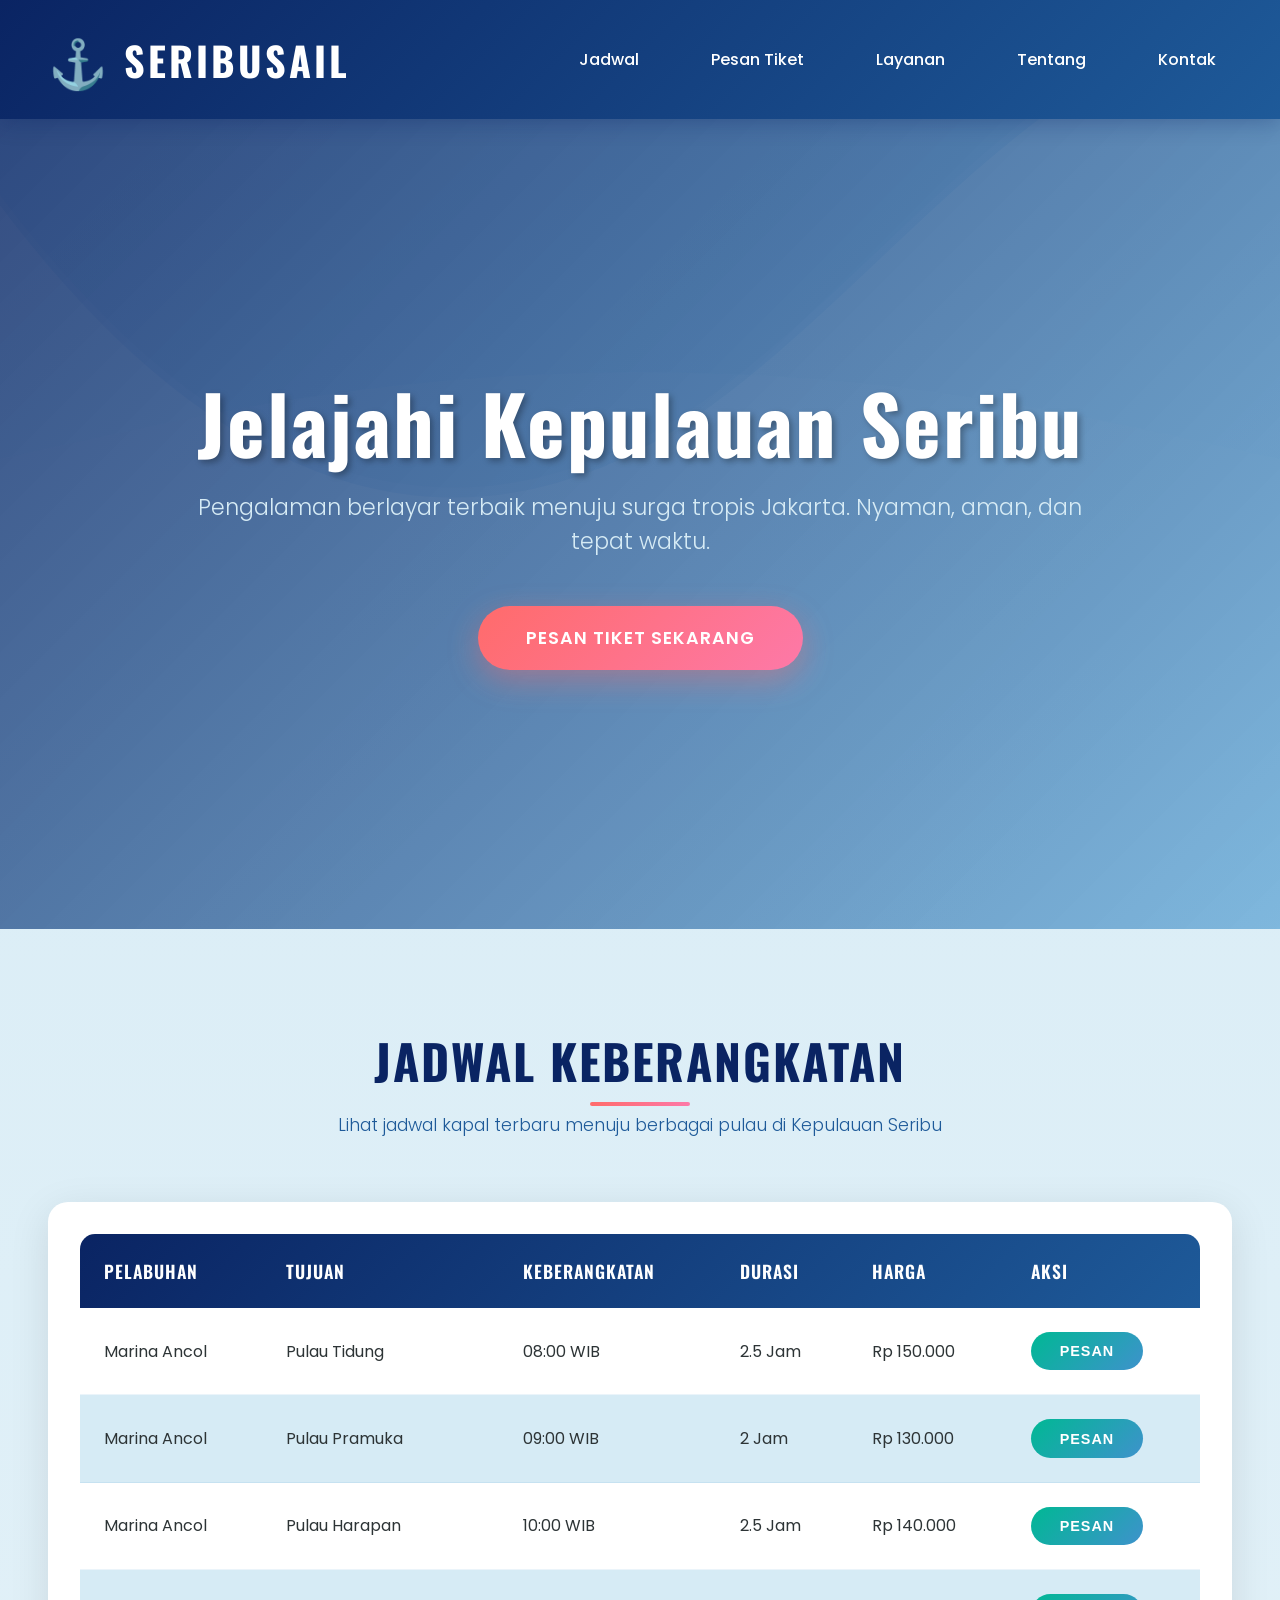
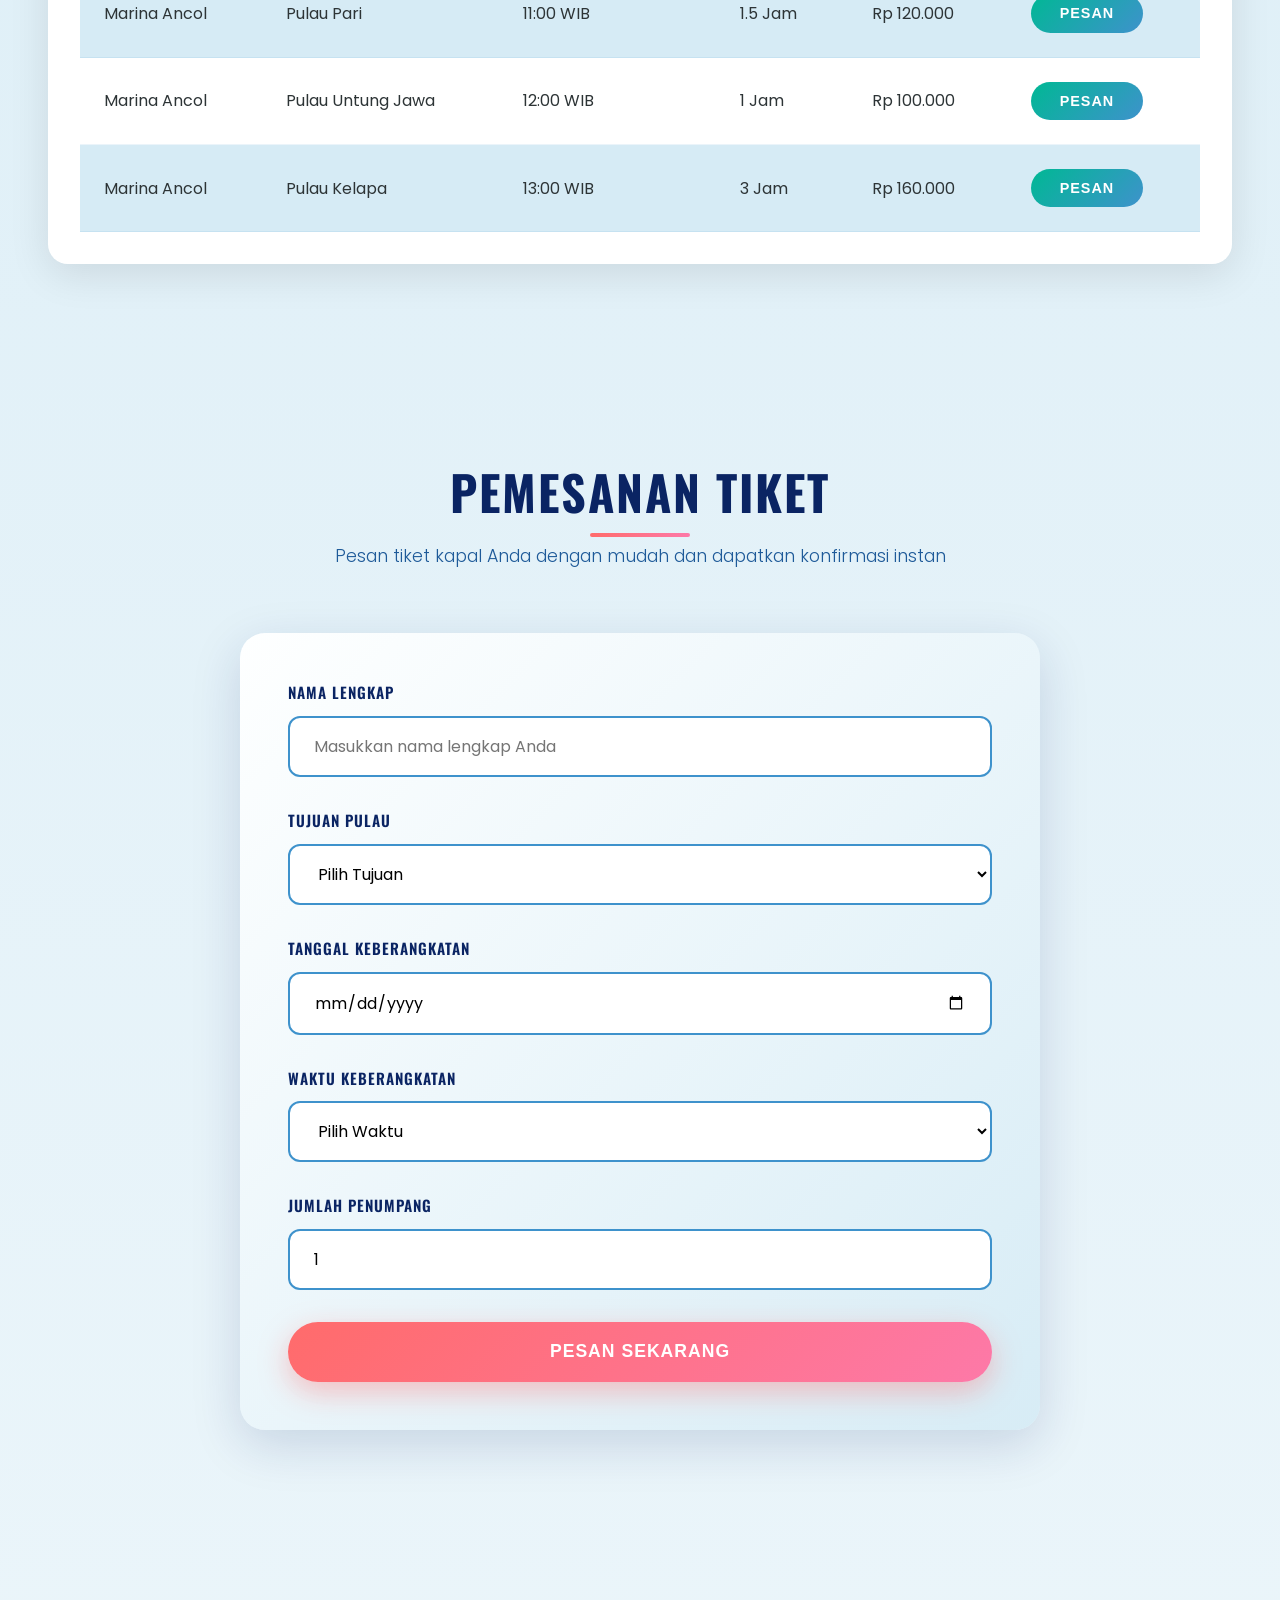
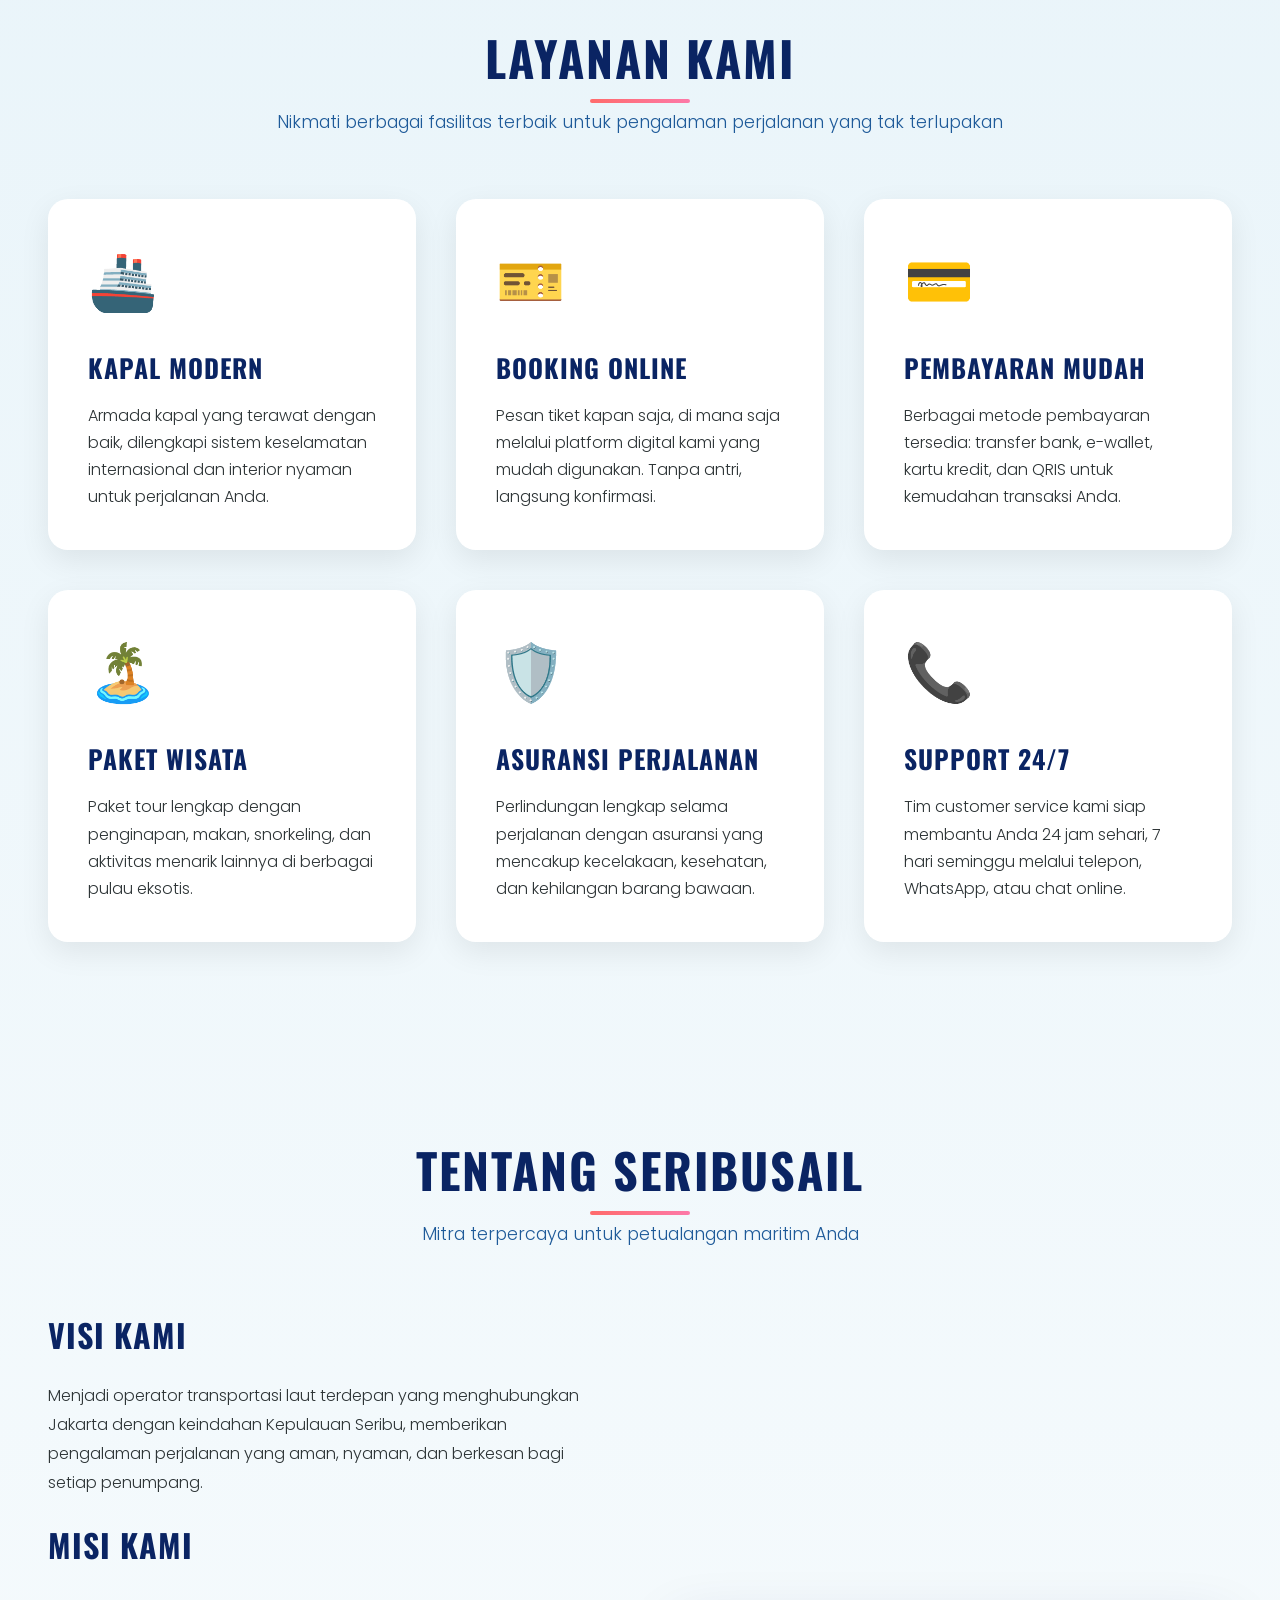
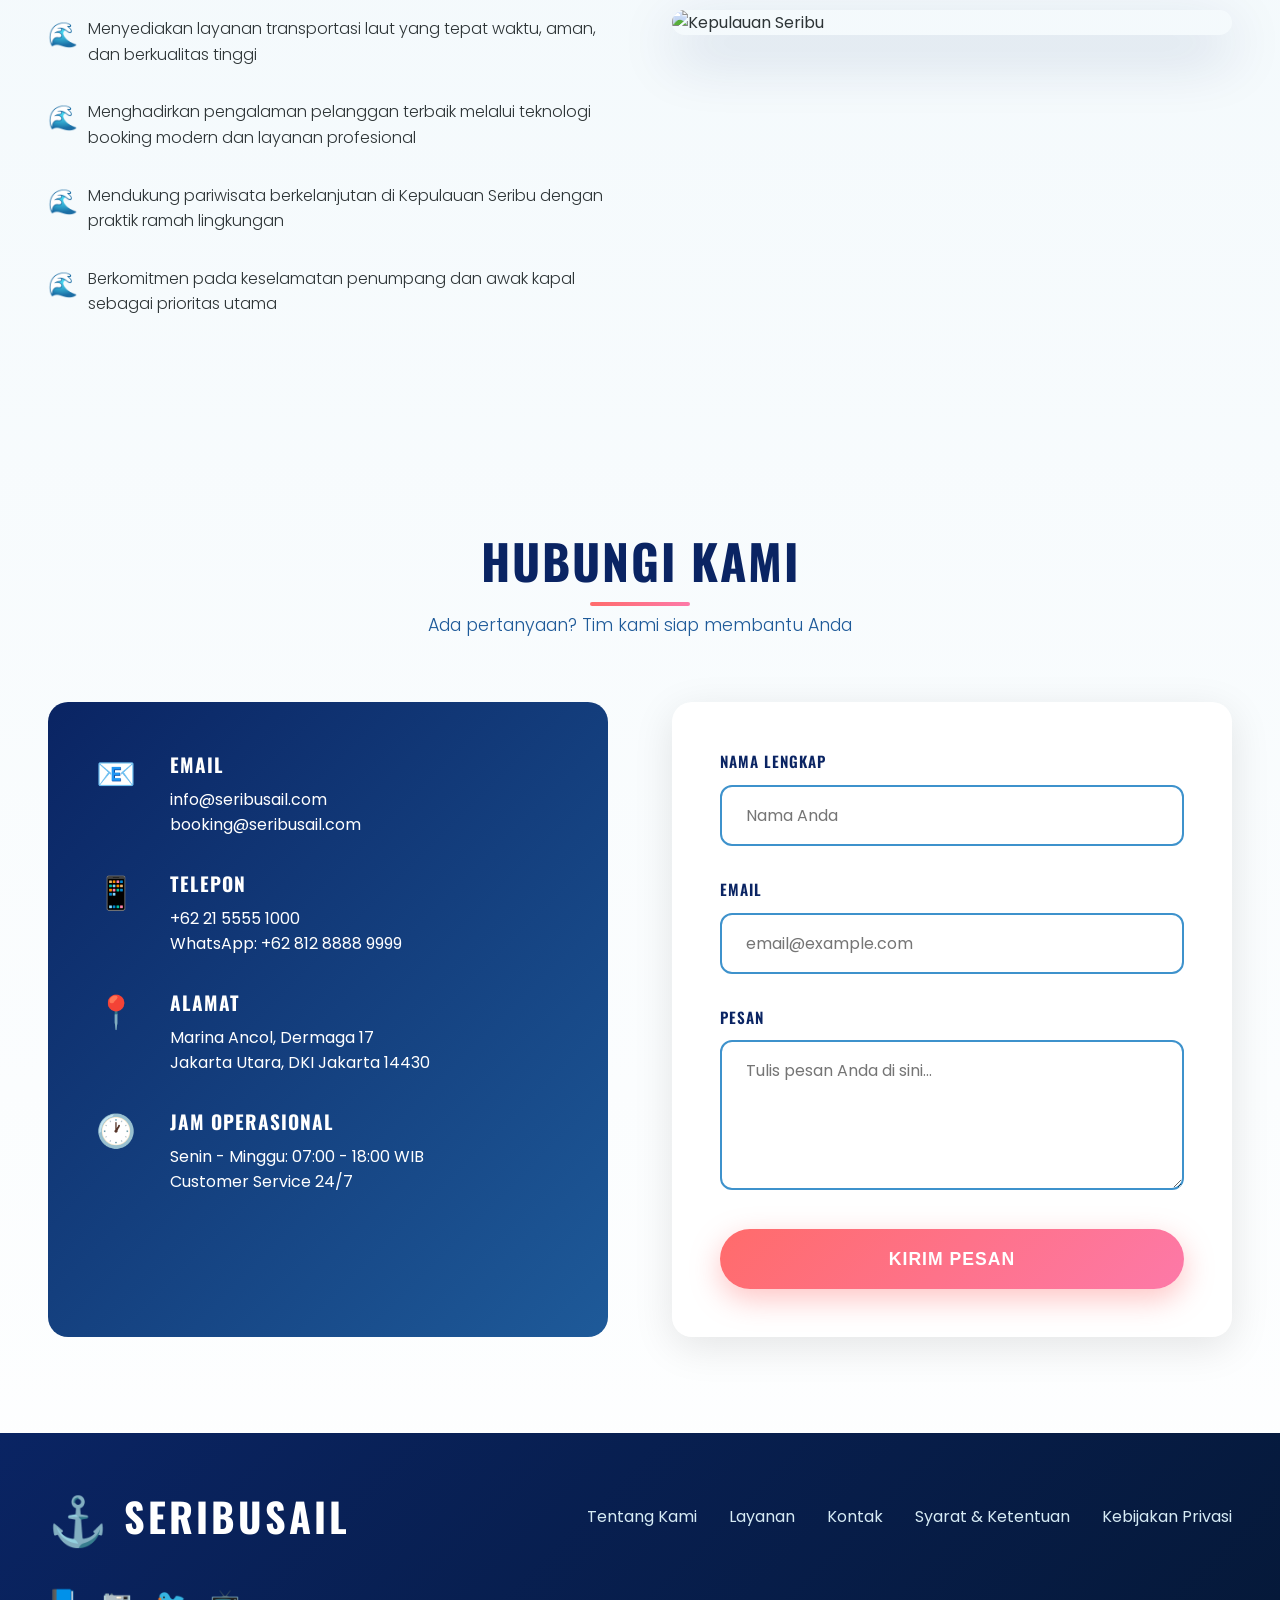
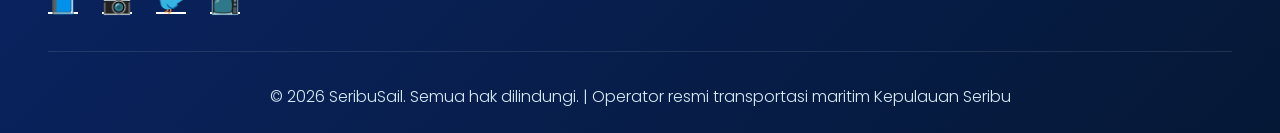
==== index.html @ 36b88bf4 "Rename index to index.html" ====
<!DOCTYPE html>
<html lang="id">
<head>
    <meta charset="UTF-8">
    <meta name="viewport" content="width=device-width, initial-scale=1.0">
    <title>SeribuSail - Ticketing Kapal Kepulauan Seribu</title>
    <link href="https://fonts.googleapis.com/css2?family=Oswald:wght@400;600;700&family=Poppins:wght@300;400;500;600&display=swap" rel="stylesheet">
    <style>
        :root {
            --ocean-deep: #0a2463;
            --ocean-medium: #1e5a99;
            --ocean-light: #3e92cc;
            --wave-foam: #d6ebf5;
            --coral: #ff6b6b;
            --sand: #ffeaa7;
            --palm: #00b894;
            --sunset: #fd79a8;
            --white: #ffffff;
            --text-dark: #2d3436;
        }

        * {
            margin: 0;
            padding: 0;
            box-sizing: border-box;
        }

        body {
            font-family: 'Poppins', sans-serif;
            color: var(--text-dark);
            overflow-x: hidden;
            background: linear-gradient(180deg, var(--wave-foam) 0%, var(--white) 100%);
        }

        /* Animated Wave Background */
        .wave-background {
            position: fixed;
            top: 0;
            left: 0;
            width: 100%;
            height: 100%;
            z-index: -1;
            opacity: 0.6;
        }

        .wave {
            position: absolute;
            width: 200%;
            height: 100%;
            background: url('data:image/svg+xml,<svg xmlns="http://www.w3.org/2000/svg" viewBox="0 0 1200 120" preserveAspectRatio="none"><path d="M321.39,56.44c58-10.79,114.16-30.13,172-41.86,82.39-16.72,168.19-17.73,250.45-.39C823.78,31,906.67,72,985.66,92.83c70.05,18.48,146.53,26.09,214.34,3V0H0V27.35A600.21,600.21,0,0,0,321.39,56.44Z" fill="%233e92cc" fill-opacity="0.2"/></svg>') repeat-x;
            animation: wave 15s cubic-bezier(0.36, 0.45, 0.63, 0.53) infinite;
        }

        .wave:nth-of-type(2) {
            bottom: 10px;
            animation: wave 20s cubic-bezier(0.36, 0.45, 0.63, 0.53) -0.125s infinite, swell 7s ease -1.25s infinite;
            opacity: 0.5;
        }

        @keyframes wave {
            0% { transform: translateX(0); }
            50% { transform: translateX(-25%); }
            100% { transform: translateX(-50%); }
        }

        @keyframes swell {
            0%, 100% { transform: translateY(0); }
            50% { transform: translateY(-10px); }
        }

        /* Header */
        header {
            background: linear-gradient(135deg, var(--ocean-deep) 0%, var(--ocean-medium) 100%);
            padding: 0;
            position: sticky;
            top: 0;
            z-index: 1000;
            box-shadow: 0 4px 20px rgba(10, 36, 99, 0.3);
        }

        nav {
            max-width: 1400px;
            margin: 0 auto;
            display: flex;
            justify-content: space-between;
            align-items: center;
            padding: 1.5rem 3rem;
        }

        .logo {
            font-family: 'Oswald', sans-serif;
            font-size: 2.5rem;
            font-weight: 700;
            color: var(--white);
            text-transform: uppercase;
            letter-spacing: 3px;
            display: flex;
            align-items: center;
            gap: 0.8rem;
            animation: slideInLeft 0.8s ease-out;
        }

        .logo::before {
            content: '⚓';
            font-size: 3rem;
            animation: rotate 3s linear infinite;
        }

        @keyframes rotate {
            from { transform: rotate(0deg); }
            to { transform: rotate(360deg); }
        }

        @keyframes slideInLeft {
            from {
                opacity: 0;
                transform: translateX(-50px);
            }
            to {
                opacity: 1;
                transform: translateX(0);
            }
        }

        .nav-links {
            display: flex;
            gap: 2.5rem;
            list-style: none;
            animation: slideInRight 0.8s ease-out;
        }

        @keyframes slideInRight {
            from {
                opacity: 0;
                transform: translateX(50px);
            }
            to {
                opacity: 1;
                transform: translateX(0);
            }
        }

        .nav-links a {
            color: var(--white);
            text-decoration: none;
            font-weight: 500;
            transition: all 0.3s ease;
            padding: 0.5rem 1rem;
            border-radius: 5px;
            position: relative;
        }

        .nav-links a::after {
            content: '';
            position: absolute;
            bottom: 0;
            left: 50%;
            width: 0;
            height: 2px;
            background: var(--coral);
            transition: all 0.3s ease;
            transform: translateX(-50%);
        }

        .nav-links a:hover::after {
            width: 80%;
        }

        .nav-links a:hover {
            color: var(--sand);
        }

        /* Hero Section */
        .hero {
            height: 90vh;
            display: flex;
            align-items: center;
            justify-content: center;
            text-align: center;
            padding: 2rem;
            position: relative;
            overflow: hidden;
            background: linear-gradient(135deg, rgba(10, 36, 99, 0.8) 0%, rgba(62, 146, 204, 0.6) 100%),
                        url('data:image/svg+xml,<svg xmlns="http://www.w3.org/2000/svg" viewBox="0 0 1440 320"><path fill="%23ffffff" fill-opacity="0.1" d="M0,96L48,112C96,128,192,160,288,160C384,160,480,128,576,112C672,96,768,96,864,112C960,128,1056,160,1152,160C1248,160,1344,128,1392,112L1440,96L1440,320L1392,320C1344,320,1248,320,1152,320C1056,320,960,320,864,320C768,320,672,320,576,320C480,320,384,320,288,320C192,320,96,320,48,320L0,320Z"/></svg>');
            background-size: cover;
            background-position: center;
        }

        .hero-content {
            max-width: 900px;
            animation: fadeInUp 1s ease-out;
        }

        @keyframes fadeInUp {
            from {
                opacity: 0;
                transform: translateY(30px);
            }
            to {
                opacity: 1;
                transform: translateY(0);
            }
        }

        .hero h1 {
            font-family: 'Oswald', sans-serif;
            font-size: 5rem;
            font-weight: 700;
            color: var(--white);
            margin-bottom: 1.5rem;
            text-shadow: 3px 3px 6px rgba(0, 0, 0, 0.3);
            letter-spacing: 2px;
            line-height: 1.1;
        }

        .hero p {
            font-size: 1.4rem;
            color: var(--wave-foam);
            margin-bottom: 3rem;
            font-weight: 300;
        }

        .cta-button {
            display: inline-block;
            background: linear-gradient(135deg, var(--coral) 0%, var(--sunset) 100%);
            color: var(--white);
            padding: 1.2rem 3rem;
            border-radius: 50px;
            text-decoration: none;
            font-weight: 600;
            font-size: 1.1rem;
            transition: all 0.3s ease;
            box-shadow: 0 10px 30px rgba(255, 107, 107, 0.4);
            border: none;
            cursor: pointer;
            text-transform: uppercase;
            letter-spacing: 1px;
        }

        .cta-button:hover {
            transform: translateY(-3px);
            box-shadow: 0 15px 40px rgba(255, 107, 107, 0.6);
        }

        /* Section Styling */
        section {
            padding: 6rem 3rem;
            max-width: 1400px;
            margin: 0 auto;
        }

        h2 {
            font-family: 'Oswald', sans-serif;
            font-size: 3rem;
            font-weight: 700;
            color: var(--ocean-deep);
            text-align: center;
            margin-bottom: 1rem;
            text-transform: uppercase;
            letter-spacing: 2px;
            position: relative;
            display: inline-block;
            width: 100%;
        }

        h2::after {
            content: '';
            position: absolute;
            bottom: -10px;
            left: 50%;
            transform: translateX(-50%);
            width: 100px;
            height: 4px;
            background: linear-gradient(90deg, var(--coral) 0%, var(--sunset) 100%);
            border-radius: 2px;
        }

        .section-subtitle {
            text-align: center;
            color: var(--ocean-medium);
            font-size: 1.1rem;
            margin-bottom: 4rem;
            font-weight: 300;
        }

        /* Schedule Table */
        .schedule-container {
            overflow-x: auto;
            background: var(--white);
            border-radius: 20px;
            padding: 2rem;
            box-shadow: 0 10px 40px rgba(0, 0, 0, 0.1);
            animation: fadeInUp 0.8s ease-out 0.2s both;
        }

        table {
            width: 100%;
            border-collapse: separate;
            border-spacing: 0;
        }

        thead {
            background: linear-gradient(135deg, var(--ocean-deep) 0%, var(--ocean-medium) 100%);
        }

        th {
            padding: 1.5rem;
            text-align: left;
            font-weight: 600;
            color: var(--white);
            font-family: 'Oswald', sans-serif;
            text-transform: uppercase;
            letter-spacing: 1px;
            font-size: 1.1rem;
        }

        th:first-child {
            border-radius: 15px 0 0 0;
        }

        th:last-child {
            border-radius: 0 15px 0 0;
        }

        tbody tr {
            background: var(--white);
            transition: all 0.3s ease;
        }

        tbody tr:nth-child(even) {
            background: var(--wave-foam);
        }

        tbody tr:hover {
            background: linear-gradient(90deg, rgba(62, 146, 204, 0.1) 0%, rgba(214, 235, 245, 0.3) 100%);
            transform: scale(1.01);
            box-shadow: 0 5px 15px rgba(0, 0, 0, 0.1);
        }

        td {
            padding: 1.5rem;
            border-bottom: 1px solid rgba(62, 146, 204, 0.1);
        }

        .btn-pesan {
            background: linear-gradient(135deg, var(--palm) 0%, var(--ocean-light) 100%);
            color: var(--white);
            padding: 0.7rem 1.8rem;
            border: none;
            border-radius: 25px;
            cursor: pointer;
            font-weight: 600;
            transition: all 0.3s ease;
            text-transform: uppercase;
            letter-spacing: 1px;
            font-size: 0.9rem;
        }

        .btn-pesan:hover {
            transform: translateY(-2px);
            box-shadow: 0 8px 20px rgba(0, 184, 148, 0.4);
        }

        /* Booking Form */
        .booking-form {
            background: linear-gradient(135deg, rgba(255, 255, 255, 0.95) 0%, rgba(214, 235, 245, 0.95) 100%);
            padding: 3rem;
            border-radius: 25px;
            box-shadow: 0 15px 50px rgba(10, 36, 99, 0.15);
            max-width: 800px;
            margin: 0 auto;
            animation: fadeInUp 0.8s ease-out 0.3s both;
            backdrop-filter: blur(10px);
        }

        .form-group {
            margin-bottom: 2rem;
        }

        label {
            display: block;
            margin-bottom: 0.8rem;
            color: var(--ocean-deep);
            font-weight: 600;
            font-family: 'Oswald', sans-serif;
            text-transform: uppercase;
            letter-spacing: 1px;
            font-size: 0.95rem;
        }

        input, select {
            width: 100%;
            padding: 1rem 1.5rem;
            border: 2px solid var(--ocean-light);
            border-radius: 12px;
            font-size: 1rem;
            font-family: 'Poppins', sans-serif;
            transition: all 0.3s ease;
            background: var(--white);
        }

        input:focus, select:focus {
            outline: none;
            border-color: var(--coral);
            box-shadow: 0 0 0 4px rgba(255, 107, 107, 0.1);
            transform: translateY(-2px);
        }

        /* Services Grid */
        .services-grid {
            display: grid;
            grid-template-columns: repeat(auto-fit, minmax(320px, 1fr));
            gap: 2.5rem;
            margin-top: 3rem;
        }

        .service-card {
            background: var(--white);
            padding: 2.5rem;
            border-radius: 20px;
            box-shadow: 0 10px 30px rgba(0, 0, 0, 0.08);
            transition: all 0.4s ease;
            position: relative;
            overflow: hidden;
            animation: fadeInUp 0.8s ease-out both;
        }

        .service-card:nth-child(1) { animation-delay: 0.1s; }
        .service-card:nth-child(2) { animation-delay: 0.2s; }
        .service-card:nth-child(3) { animation-delay: 0.3s; }
        .service-card:nth-child(4) { animation-delay: 0.4s; }
        .service-card:nth-child(5) { animation-delay: 0.5s; }
        .service-card:nth-child(6) { animation-delay: 0.6s; }

        .service-card::before {
            content: '';
            position: absolute;
            top: 0;
            left: 0;
            width: 100%;
            height: 5px;
            background: linear-gradient(90deg, var(--coral) 0%, var(--sunset) 100%);
            transform: scaleX(0);
            transition: transform 0.4s ease;
        }

        .service-card:hover::before {
            transform: scaleX(1);
        }

        .service-card:hover {
            transform: translateY(-10px);
            box-shadow: 0 20px 50px rgba(10, 36, 99, 0.15);
        }

        .service-icon {
            font-size: 3.5rem;
            margin-bottom: 1.5rem;
            display: block;
        }

        .service-card h3 {
            font-family: 'Oswald', sans-serif;
            font-size: 1.6rem;
            color: var(--ocean-deep);
            margin-bottom: 1rem;
            text-transform: uppercase;
            letter-spacing: 1px;
        }

        .service-card p {
            color: var(--text-dark);
            line-height: 1.7;
            font-weight: 300;
        }

        /* About Section */
        .about-container {
            display: grid;
            grid-template-columns: 1fr 1fr;
            gap: 4rem;
            align-items: center;
            animation: fadeInUp 0.8s ease-out 0.2s both;
        }

        .about-content h3 {
            font-family: 'Oswald', sans-serif;
            font-size: 2rem;
            color: var(--ocean-deep);
            margin-bottom: 1.5rem;
            text-transform: uppercase;
            letter-spacing: 1px;
        }

        .about-content p {
            line-height: 1.8;
            color: var(--text-dark);
            margin-bottom: 1.5rem;
            font-weight: 300;
        }

        .about-image {
            position: relative;
            border-radius: 20px;
            overflow: hidden;
            box-shadow: 0 20px 60px rgba(10, 36, 99, 0.2);
        }

        .about-image img {
            width: 100%;
            height: 100%;
            object-fit: cover;
            transition: transform 0.6s ease;
        }

        .about-image:hover img {
            transform: scale(1.1);
        }

        /* Mission List */
        .mission-list {
            list-style: none;
            margin-top: 2rem;
        }

        .mission-list li {
            padding: 1rem 0;
            padding-left: 2.5rem;
            position: relative;
            color: var(--text-dark);
            font-weight: 300;
            line-height: 1.6;
        }

        .mission-list li::before {
            content: '🌊';
            position: absolute;
            left: 0;
            font-size: 1.5rem;
        }

        /* Contact Section */
        .contact-container {
            display: grid;
            grid-template-columns: 1fr 1fr;
            gap: 4rem;
            margin-top: 3rem;
            animation: fadeInUp 0.8s ease-out 0.2s both;
        }

        .contact-info {
            background: linear-gradient(135deg, var(--ocean-deep) 0%, var(--ocean-medium) 100%);
            padding: 3rem;
            border-radius: 20px;
            color: var(--white);
        }

        .contact-item {
            margin-bottom: 2rem;
            display: flex;
            align-items: flex-start;
            gap: 1.5rem;
        }

        .contact-icon {
            font-size: 2rem;
            min-width: 50px;
        }

        .contact-item h4 {
            font-family: 'Oswald', sans-serif;
            font-size: 1.2rem;
            margin-bottom: 0.5rem;
            text-transform: uppercase;
            letter-spacing: 1px;
        }

        .contact-form-container {
            background: var(--white);
            padding: 3rem;
            border-radius: 20px;
            box-shadow: 0 10px 40px rgba(0, 0, 0, 0.1);
        }

        textarea {
            width: 100%;
            padding: 1rem 1.5rem;
            border: 2px solid var(--ocean-light);
            border-radius: 12px;
            font-size: 1rem;
            font-family: 'Poppins', sans-serif;
            transition: all 0.3s ease;
            min-height: 150px;
            resize: vertical;
            background: var(--white);
        }

        textarea:focus {
            outline: none;
            border-color: var(--coral);
            box-shadow: 0 0 0 4px rgba(255, 107, 107, 0.1);
        }

        /* Footer */
        footer {
            background: linear-gradient(135deg, var(--ocean-deep) 0%, #051836 100%);
            color: var(--white);
            padding: 3rem 3rem 1.5rem;
            text-align: center;
        }

        .footer-content {
            max-width: 1400px;
            margin: 0 auto;
            display: flex;
            justify-content: space-between;
            align-items: center;
            margin-bottom: 2rem;
            flex-wrap: wrap;
            gap: 2rem;
        }

        .footer-links {
            display: flex;
            gap: 2rem;
            list-style: none;
        }

        .footer-links a {
            color: var(--wave-foam);
            text-decoration: none;
            transition: color 0.3s ease;
        }

        .footer-links a:hover {
            color: var(--coral);
        }

        .social-links {
            display: flex;
            gap: 1.5rem;
        }

        .social-links a {
            color: var(--white);
            font-size: 1.5rem;
            transition: all 0.3s ease;
        }

        .social-links a:hover {
            color: var(--coral);
            transform: translateY(-3px);
        }

        .copyright {
            padding-top: 2rem;
            border-top: 1px solid rgba(255, 255, 255, 0.1);
            font-weight: 300;
            color: var(--wave-foam);
        }

        /* Responsive */
        @media (max-width: 768px) {
            nav {
                flex-direction: column;
                gap: 1.5rem;
                padding: 1.5rem 2rem;
            }

            .nav-links {
                flex-direction: column;
                gap: 1rem;
                text-align: center;
            }

            .hero h1 {
                font-size: 3rem;
            }

            .hero p {
                font-size: 1.1rem;
            }

            h2 {
                font-size: 2rem;
            }

            .about-container,
            .contact-container {
                grid-template-columns: 1fr;
            }

            .services-grid {
                grid-template-columns: 1fr;
            }

            section {
                padding: 4rem 1.5rem;
            }

            .footer-content {
                flex-direction: column;
                text-align: center;
            }

            table {
                font-size: 0.85rem;
            }

            th, td {
                padding: 1rem 0.5rem;
            }
        }

        /* Scroll Animation */
        .fade-in {
            opacity: 0;
            transform: translateY(30px);
            transition: opacity 0.6s ease, transform 0.6s ease;
        }

        .fade-in.visible {
            opacity: 1;
            transform: translateY(0);
        }
    </style>
</head>
<body>
    <div class="wave-background">
        <div class="wave"></div>
        <div class="wave"></div>
    </div>

    <header>
        <nav>
            <div class="logo">SeribuSail</div>
            <ul class="nav-links">
                <li><a href="#jadwal">Jadwal</a></li>
                <li><a href="#pemesanan">Pesan Tiket</a></li>
                <li><a href="#layanan">Layanan</a></li>
                <li><a href="#tentang">Tentang</a></li>
                <li><a href="#kontak">Kontak</a></li>
            </ul>
        </nav>
    </header>

    <section class="hero">
        <div class="hero-content">
            <h1>Jelajahi Kepulauan Seribu</h1>
            <p>Pengalaman berlayar terbaik menuju surga tropis Jakarta. Nyaman, aman, dan tepat waktu.</p>
            <a href="#pemesanan" class="cta-button">Pesan Tiket Sekarang</a>
        </div>
    </section>

    <section id="jadwal">
        <h2>Jadwal Keberangkatan</h2>
        <p class="section-subtitle">Lihat jadwal kapal terbaru menuju berbagai pulau di Kepulauan Seribu</p>
        
        <div class="schedule-container">
            <table>
                <thead>
                    <tr>
                        <th>Pelabuhan</th>
                        <th>Tujuan</th>
                        <th>Keberangkatan</th>
                        <th>Durasi</th>
                        <th>Harga</th>
                        <th>Aksi</th>
                    </tr>
                </thead>
                <tbody id="schedule-body">
                    <tr>
                        <td>Marina Ancol</td>
                        <td>Pulau Tidung</td>
                        <td>08:00 WIB</td>
                        <td>2.5 Jam</td>
                        <td>Rp 150.000</td>
                        <td><button class="btn-pesan" onclick="pesanTiket('Pulau Tidung', '08:00')">Pesan</button></td>
                    </tr>
                    <tr>
                        <td>Marina Ancol</td>
                        <td>Pulau Pramuka</td>
                        <td>09:00 WIB</td>
                        <td>2 Jam</td>
                        <td>Rp 130.000</td>
                        <td><button class="btn-pesan" onclick="pesanTiket('Pulau Pramuka', '09:00')">Pesan</button></td>
                    </tr>
                    <tr>
                        <td>Marina Ancol</td>
                        <td>Pulau Harapan</td>
                        <td>10:00 WIB</td>
                        <td>2.5 Jam</td>
                        <td>Rp 140.000</td>
                        <td><button class="btn-pesan" onclick="pesanTiket('Pulau Harapan', '10:00')">Pesan</button></td>
                    </tr>
                    <tr>
                        <td>Marina Ancol</td>
                        <td>Pulau Pari</td>
                        <td>11:00 WIB</td>
                        <td>1.5 Jam</td>
                        <td>Rp 120.000</td>
                        <td><button class="btn-pesan" onclick="pesanTiket('Pulau Pari', '11:00')">Pesan</button></td>
                    </tr>
                    <tr>
                        <td>Marina Ancol</td>
                        <td>Pulau Untung Jawa</td>
                        <td>12:00 WIB</td>
                        <td>1 Jam</td>
                        <td>Rp 100.000</td>
                        <td><button class="btn-pesan" onclick="pesanTiket('Pulau Untung Jawa', '12:00')">Pesan</button></td>
                    </tr>
                    <tr>
                        <td>Marina Ancol</td>
                        <td>Pulau Kelapa</td>
                        <td>13:00 WIB</td>
                        <td>3 Jam</td>
                        <td>Rp 160.000</td>
                        <td><button class="btn-pesan" onclick="pesanTiket('Pulau Kelapa', '13:00')">Pesan</button></td>
                    </tr>
                </tbody>
            </table>
        </div>
    </section>

    <section id="pemesanan">
        <h2>Pemesanan Tiket</h2>
        <p class="section-subtitle">Pesan tiket kapal Anda dengan mudah dan dapatkan konfirmasi instan</p>
        
        <div class="booking-form">
            <form id="booking-form" onsubmit="submitBooking(event)">
                <div class="form-group">
                    <label for="nama">Nama Lengkap</label>
                    <input type="text" id="nama" name="nama" required placeholder="Masukkan nama lengkap Anda">
                </div>
                
                <div class="form-group">
                    <label for="tujuan">Tujuan Pulau</label>
                    <select id="tujuan" name="tujuan" required>
                        <option value="">Pilih Tujuan</option>
                        <option value="Pulau Tidung">Pulau Tidung</option>
                        <option value="Pulau Pramuka">Pulau Pramuka</option>
                        <option value="Pulau Harapan">Pulau Harapan</option>
                        <option value="Pulau Pari">Pulau Pari</option>
                        <option value="Pulau Untung Jawa">Pulau Untung Jawa</option>
                        <option value="Pulau Kelapa">Pulau Kelapa</option>
                    </select>
                </div>
                
                <div class="form-group">
                    <label for="tanggal">Tanggal Keberangkatan</label>
                    <input type="date" id="tanggal" name="tanggal" required>
                </div>

                <div class="form-group">
                    <label for="waktu">Waktu Keberangkatan</label>
                    <select id="waktu" name="waktu" required>
                        <option value="">Pilih Waktu</option>
                        <option value="08:00">08:00 WIB</option>
                        <option value="09:00">09:00 WIB</option>
                        <option value="10:00">10:00 WIB</option>
                        <option value="11:00">11:00 WIB</option>
                        <option value="12:00">12:00 WIB</option>
                        <option value="13:00">13:00 WIB</option>
                    </select>
                </div>
                
                <div class="form-group">
                    <label for="jumlah">Jumlah Penumpang</label>
                    <input type="number" id="jumlah" name="jumlah" min="1" max="10" value="1" required>
                </div>
                
                <button type="submit" class="cta-button" style="width: 100%;">Pesan Sekarang</button>
            </form>
        </div>
    </section>

    <section id="layanan">
        <h2>Layanan Kami</h2>
        <p class="section-subtitle">Nikmati berbagai fasilitas terbaik untuk pengalaman perjalanan yang tak terlupakan</p>
        
        <div class="services-grid">
            <div class="service-card">
                <span class="service-icon">🚢</span>
                <h3>Kapal Modern</h3>
                <p>Armada kapal yang terawat dengan baik, dilengkapi sistem keselamatan internasional dan interior nyaman untuk perjalanan Anda.</p>
            </div>
            
            <div class="service-card">
                <span class="service-icon">🎫</span>
                <h3>Booking Online</h3>
                <p>Pesan tiket kapan saja, di mana saja melalui platform digital kami yang mudah digunakan. Tanpa antri, langsung konfirmasi.</p>
            </div>
            
            <div class="service-card">
                <span class="service-icon">💳</span>
                <h3>Pembayaran Mudah</h3>
                <p>Berbagai metode pembayaran tersedia: transfer bank, e-wallet, kartu kredit, dan QRIS untuk kemudahan transaksi Anda.</p>
            </div>
            
            <div class="service-card">
                <span class="service-icon">🏝️</span>
                <h3>Paket Wisata</h3>
                <p>Paket tour lengkap dengan penginapan, makan, snorkeling, dan aktivitas menarik lainnya di berbagai pulau eksotis.</p>
            </div>
            
            <div class="service-card">
                <span class="service-icon">🛡️</span>
                <h3>Asuransi Perjalanan</h3>
                <p>Perlindungan lengkap selama perjalanan dengan asuransi yang mencakup kecelakaan, kesehatan, dan kehilangan barang bawaan.</p>
            </div>
            
            <div class="service-card">
                <span class="service-icon">📞</span>
                <h3>Support 24/7</h3>
                <p>Tim customer service kami siap membantu Anda 24 jam sehari, 7 hari seminggu melalui telepon, WhatsApp, atau chat online.</p>
            </div>
        </div>
    </section>

    <section id="tentang">
        <h2>Tentang SeribuSail</h2>
        <p class="section-subtitle">Mitra terpercaya untuk petualangan maritim Anda</p>
        
        <div class="about-container">
            <div class="about-content">
                <h3>Visi Kami</h3>
                <p>Menjadi operator transportasi laut terdepan yang menghubungkan Jakarta dengan keindahan Kepulauan Seribu, memberikan pengalaman perjalanan yang aman, nyaman, dan berkesan bagi setiap penumpang.</p>
                
                <h3>Misi Kami</h3>
                <ul class="mission-list">
                    <li>Menyediakan layanan transportasi laut yang tepat waktu, aman, dan berkualitas tinggi</li>
                    <li>Menghadirkan pengalaman pelanggan terbaik melalui teknologi booking modern dan layanan profesional</li>
                    <li>Mendukung pariwisata berkelanjutan di Kepulauan Seribu dengan praktik ramah lingkungan</li>
                    <li>Berkomitmen pada keselamatan penumpang dan awak kapal sebagai prioritas utama</li>
                </ul>
            </div>
            
            <div class="about-image">
                <img src="https://images.unsplash.com/photo-1559827260-dc66d52bef19?ixlib=rb-4.0.3&auto=format&fit=crop&w=800&q=80" alt="Kepulauan Seribu">
            </div>
        </div>
    </section>

    <section id="kontak">
        <h2>Hubungi Kami</h2>
        <p class="section-subtitle">Ada pertanyaan? Tim kami siap membantu Anda</p>
        
        <div class="contact-container">
            <div class="contact-info">
                <div class="contact-item">
                    <span class="contact-icon">📧</span>
                    <div>
                        <h4>Email</h4>
                        <p>info@seribusail.com</p>
                        <p>booking@seribusail.com</p>
                    </div>
                </div>
                
                <div class="contact-item">
                    <span class="contact-icon">📱</span>
                    <div>
                        <h4>Telepon</h4>
                        <p>+62 21 5555 1000</p>
                        <p>WhatsApp: +62 812 8888 9999</p>
                    </div>
                </div>
                
                <div class="contact-item">
                    <span class="contact-icon">📍</span>
                    <div>
                        <h4>Alamat</h4>
                        <p>Marina Ancol, Dermaga 17</p>
                        <p>Jakarta Utara, DKI Jakarta 14430</p>
                    </div>
                </div>
                
                <div class="contact-item">
                    <span class="contact-icon">🕐</span>
                    <div>
                        <h4>Jam Operasional</h4>
                        <p>Senin - Minggu: 07:00 - 18:00 WIB</p>
                        <p>Customer Service 24/7</p>
                    </div>
                </div>
            </div>
            
            <div class="contact-form-container">
                <form id="contact-form" onsubmit="submitContact(event)">
                    <div class="form-group">
                        <label for="contact-nama">Nama Lengkap</label>
                        <input type="text" id="contact-nama" name="nama" required placeholder="Nama Anda">
                    </div>
                    
                    <div class="form-group">
                        <label for="contact-email">Email</label>
                        <input type="email" id="contact-email" name="email" required placeholder="email@example.com">
                    </div>
                    
                    <div class="form-group">
                        <label for="pesan">Pesan</label>
                        <textarea id="pesan" name="pesan" required placeholder="Tulis pesan Anda di sini..."></textarea>
                    </div>
                    
                    <button type="submit" class="cta-button" style="width: 100%;">Kirim Pesan</button>
                </form>
            </div>
        </div>
    </section>

    <footer>
        <div class="footer-content">
            <div class="logo">SeribuSail</div>
            <ul class="footer-links">
                <li><a href="#tentang">Tentang Kami</a></li>
                <li><a href="#layanan">Layanan</a></li>
                <li><a href="#kontak">Kontak</a></li>
                <li><a href="#">Syarat & Ketentuan</a></li>
                <li><a href="#">Kebijakan Privasi</a></li>
            </ul>
            <div class="social-links">
                <a href="#" aria-label="Facebook">📘</a>
                <a href="#" aria-label="Instagram">📷</a>
                <a href="#" aria-label="Twitter">🐦</a>
                <a href="#" aria-label="YouTube">📺</a>
            </div>
        </div>
        <div class="copyright">
            <p>&copy; 2026 SeribuSail. Semua hak dilindungi. | Operator resmi transportasi maritim Kepulauan Seribu</p>
        </div>
    </footer>

    <script>
        // Set minimum date to today
        const today = new Date().toISOString().split('T')[0];
        document.getElementById('tanggal').setAttribute('min', today);

        // Booking form submission
        function submitBooking(e) {
            e.preventDefault();
            const formData = new FormData(e.target);
            const data = Object.fromEntries(formData);
            
            alert(`Terima kasih ${data.nama}!\n\nPemesanan tiket Anda telah diterima:\n\nTujuan: ${data.tujuan}\nTanggal: ${data.tanggal}\nWaktu: ${data.waktu}\nJumlah Penumpang: ${data.jumlah}\n\nKami akan mengirimkan konfirmasi melalui email.`);
            
            e.target.reset();
        }

        // Contact form submission
        function submitContact(e) {
            e.preventDefault();
            const formData = new FormData(e.target);
            const data = Object.fromEntries(formData);
            
            alert(`Terima kasih ${data.nama}!\n\nPesan Anda telah terkirim. Tim kami akan segera menghubungi Anda melalui ${data.email}.`);
            
            e.target.reset();
        }

        // Quick booking from schedule table
        function pesanTiket(tujuan, waktu) {
            document.getElementById('tujuan').value = tujuan;
            document.getElementById('waktu').value = waktu;
            document.getElementById('pemesanan').scrollIntoView({ behavior: 'smooth' });
        }

        // Smooth scroll for navigation links
        document.querySelectorAll('a[href^="#"]').forEach(anchor => {
            anchor.addEventListener('click', function (e) {
                e.preventDefault();
                const target = document.querySelector(this.getAttribute('href'));
                if (target) {
                    target.scrollIntoView({ behavior: 'smooth', block: 'start' });
                }
            });
        });

        // Scroll animation
        const observerOptions = {
            threshold: 0.1,
            rootMargin: '0px 0px -100px 0px'
        };

        const observer = new IntersectionObserver((entries) => {
            entries.forEach(entry => {
                if (entry.isIntersecting) {
                    entry.target.classList.add('visible');
                }
            });
        }, observerOptions);

        document.querySelectorAll('.fade-in').forEach(el => observer.observe(el));
    </script>
</body>
</html>
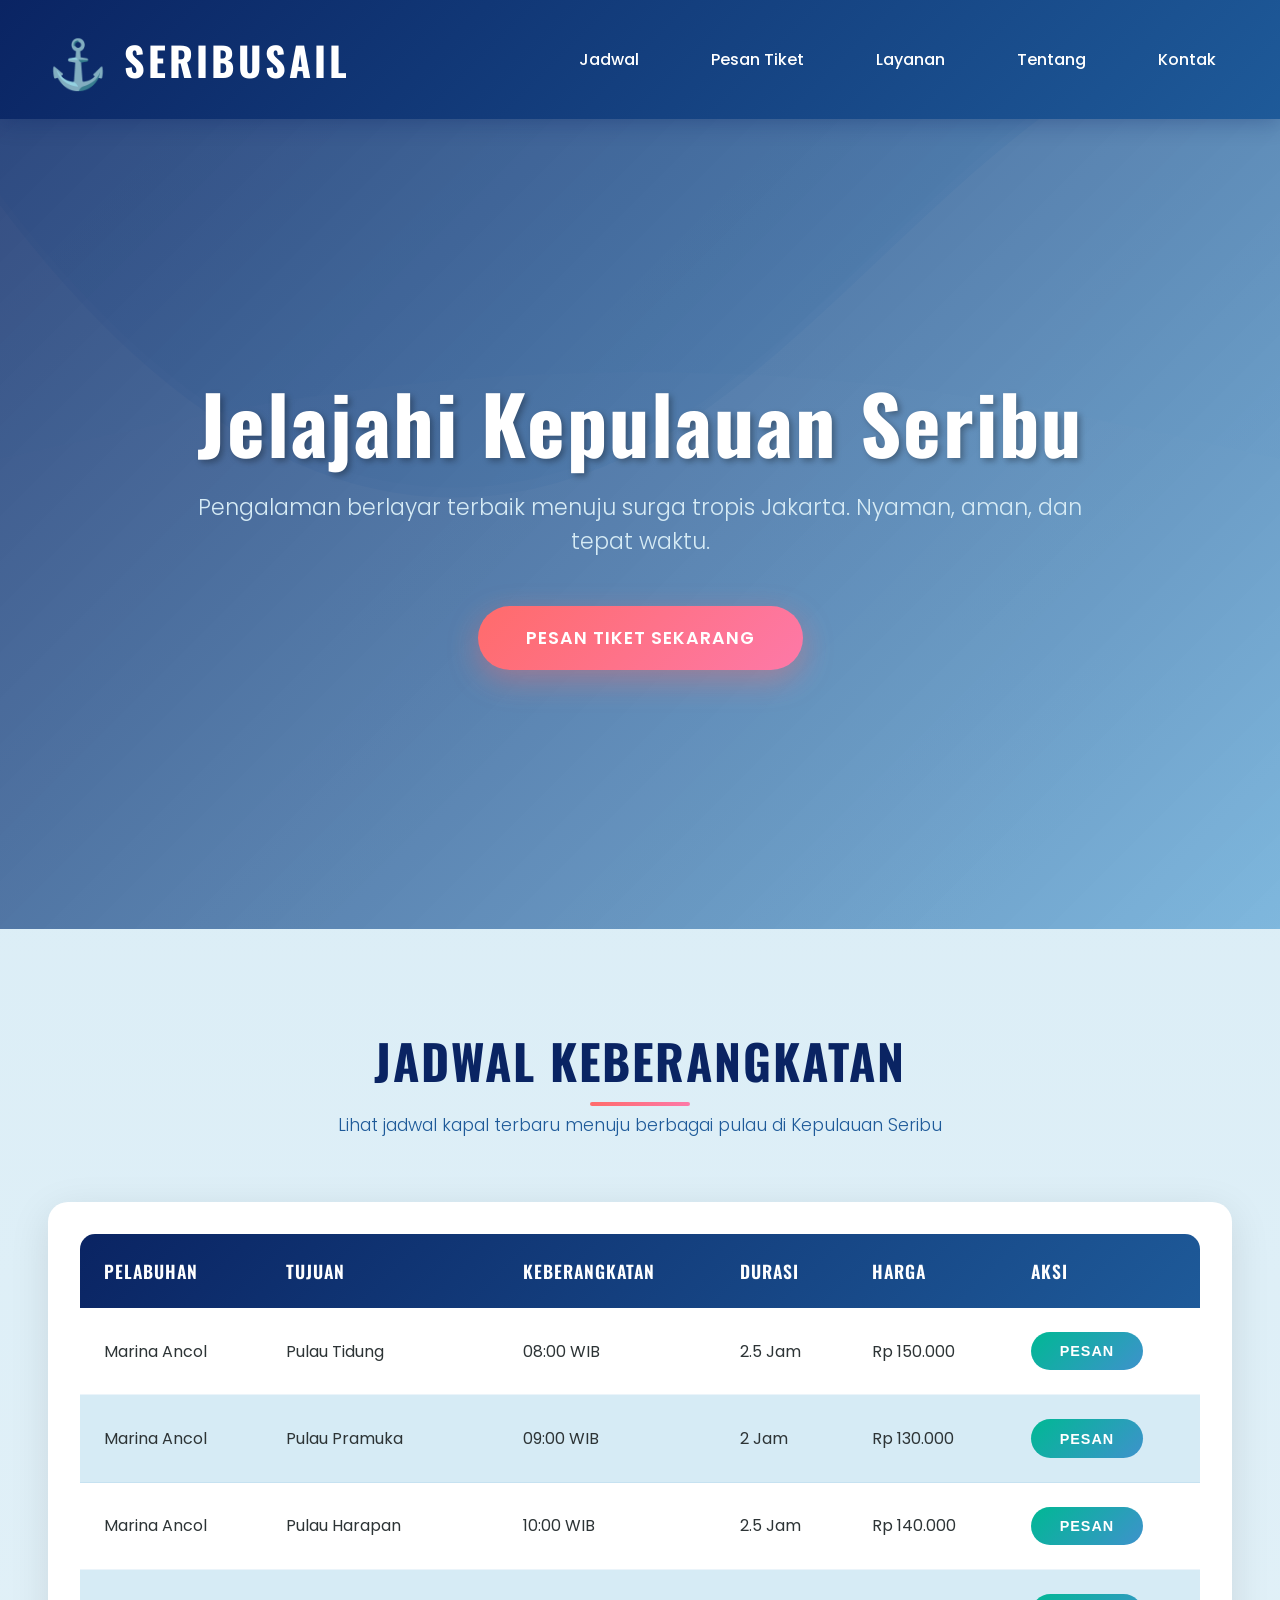
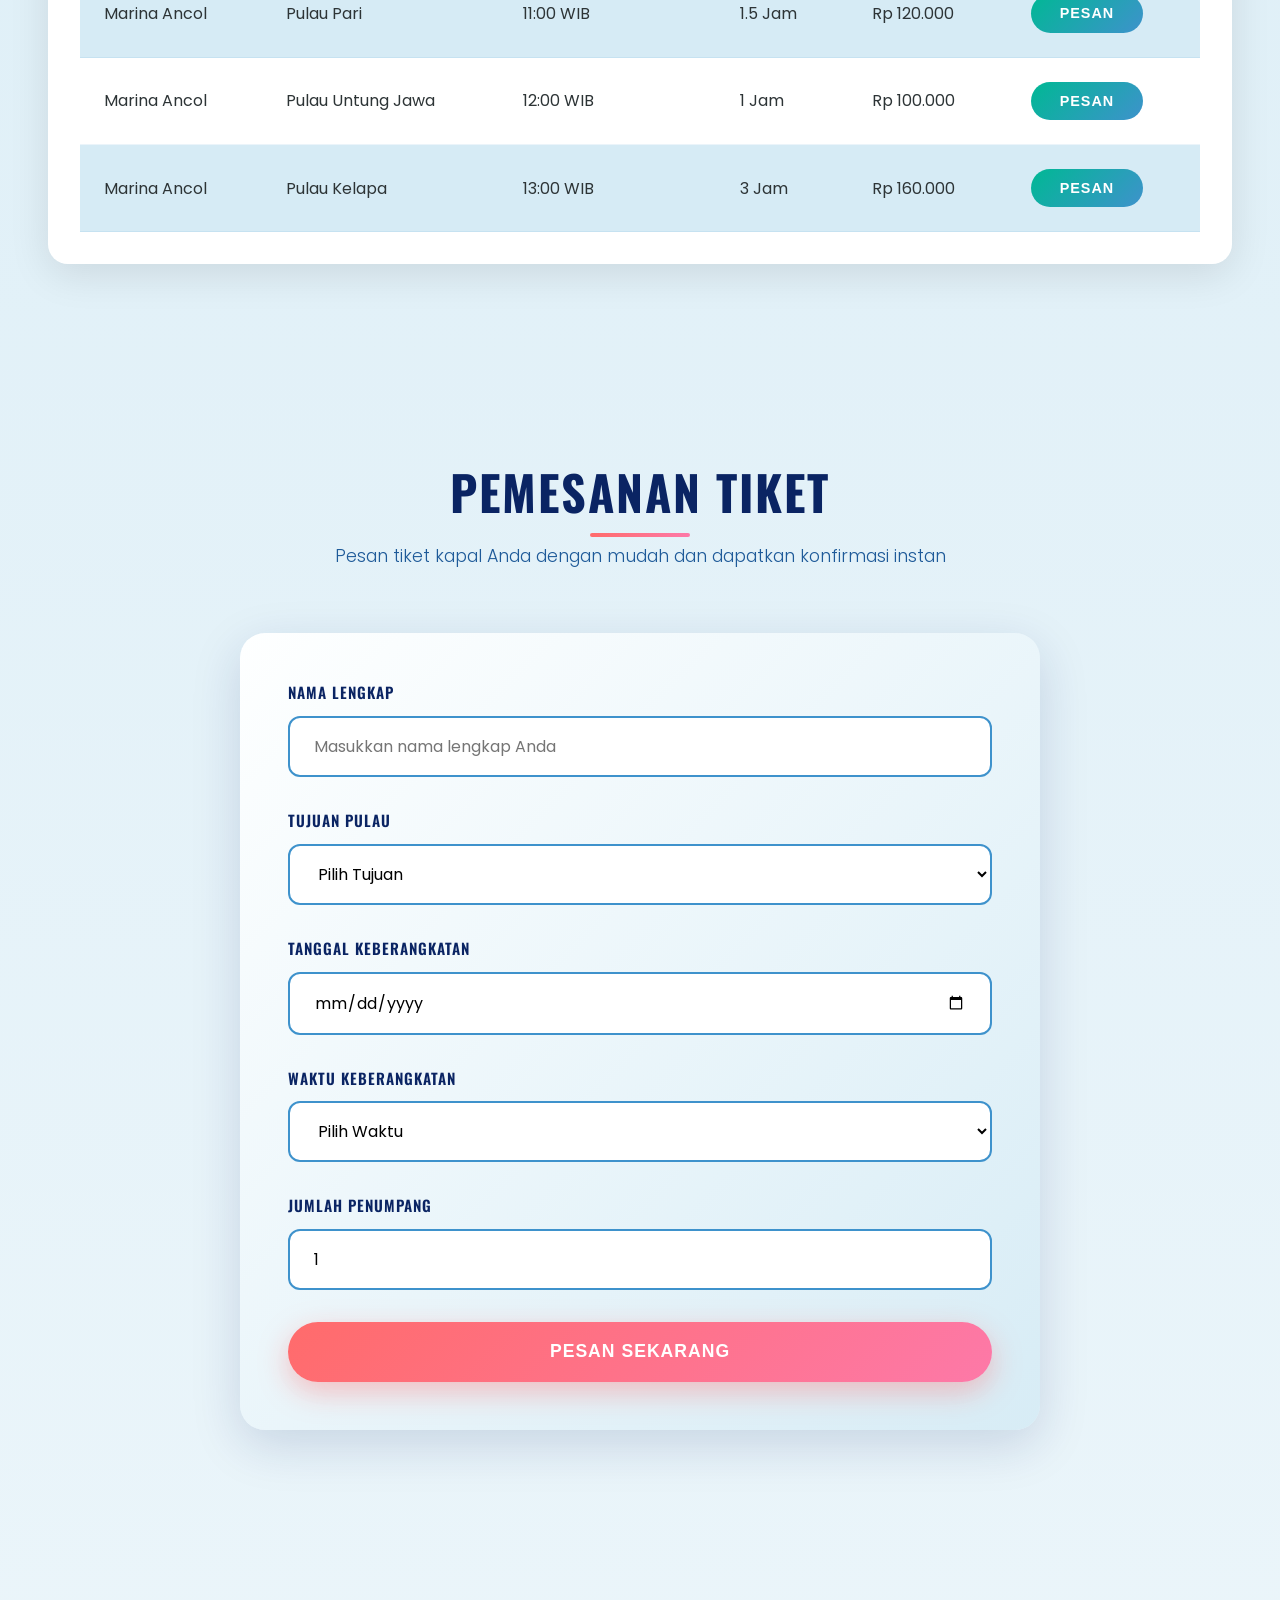
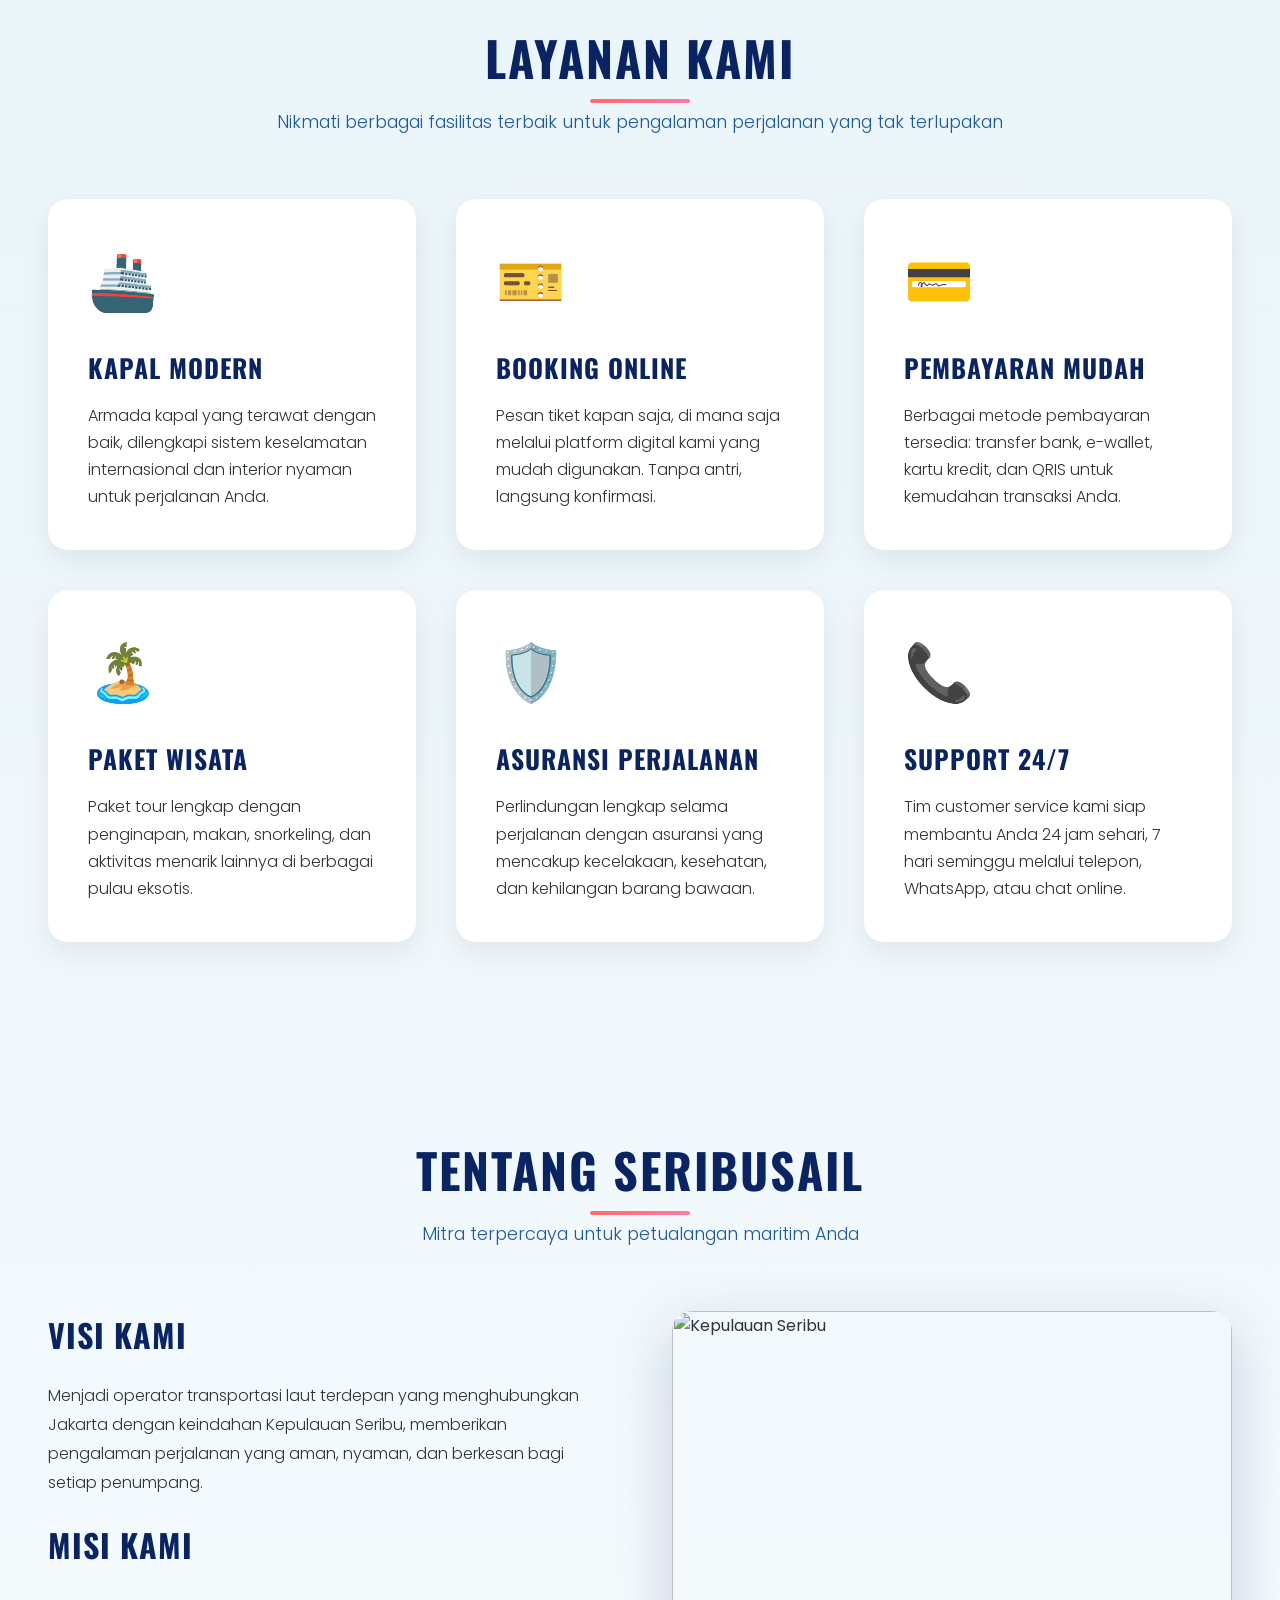
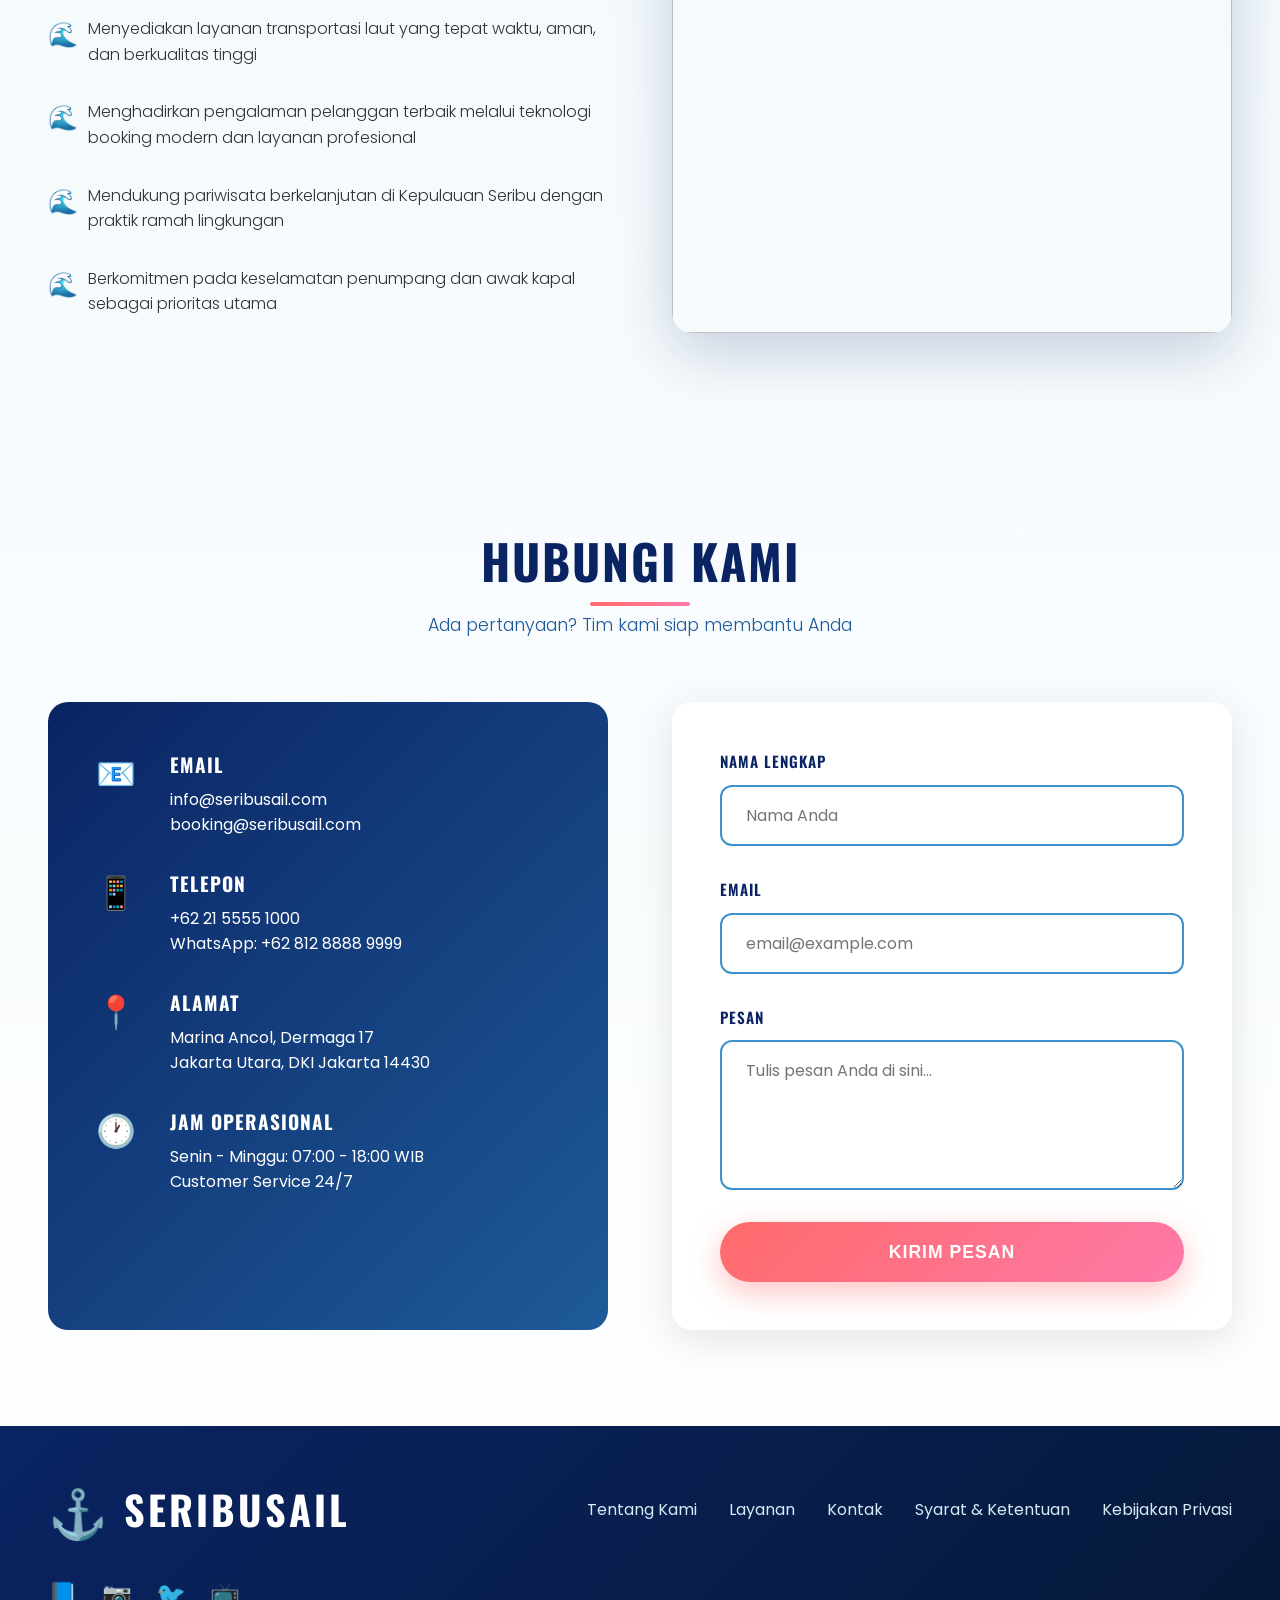
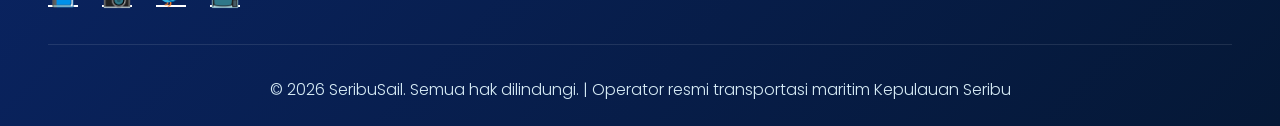
==== commit a37d4223: "Update index.html" ====
--- a/index.html
+++ b/index.html
@@ -1,9 +1,8 @@
-<!DOCTYPE html>
 <html lang="id">
 <head>
     <meta charset="UTF-8">
     <meta name="viewport" content="width=device-width, initial-scale=1.0">
-    <title>SeribuSail - Ticketing Kapal Kepulauan Seribu</title>
+    <title>Tiket1000 - Ticketing Kapal Kepulauan Seribu</title>
     <link href="https://fonts.googleapis.com/css2?family=Oswald:wght@400;600;700&family=Poppins:wght@300;400;500;600&display=swap" rel="stylesheet">
     <style>
         :root {
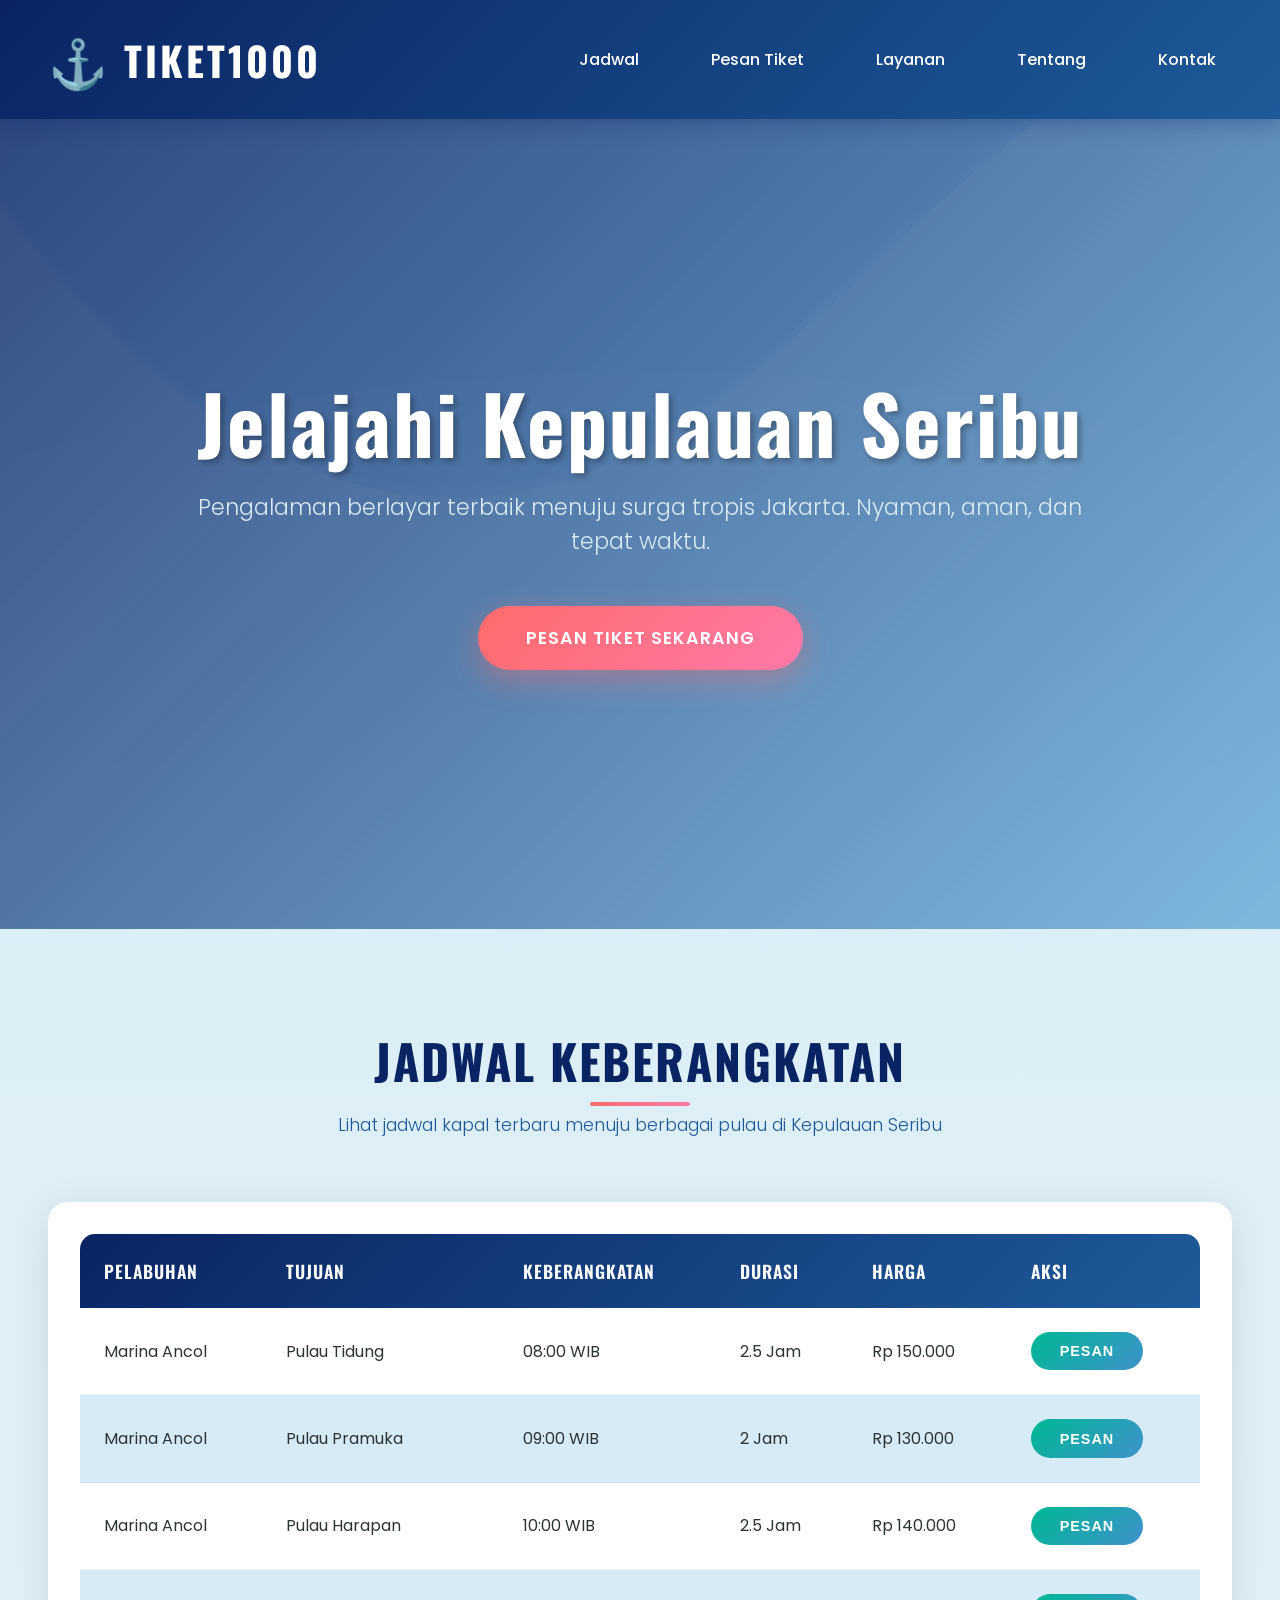
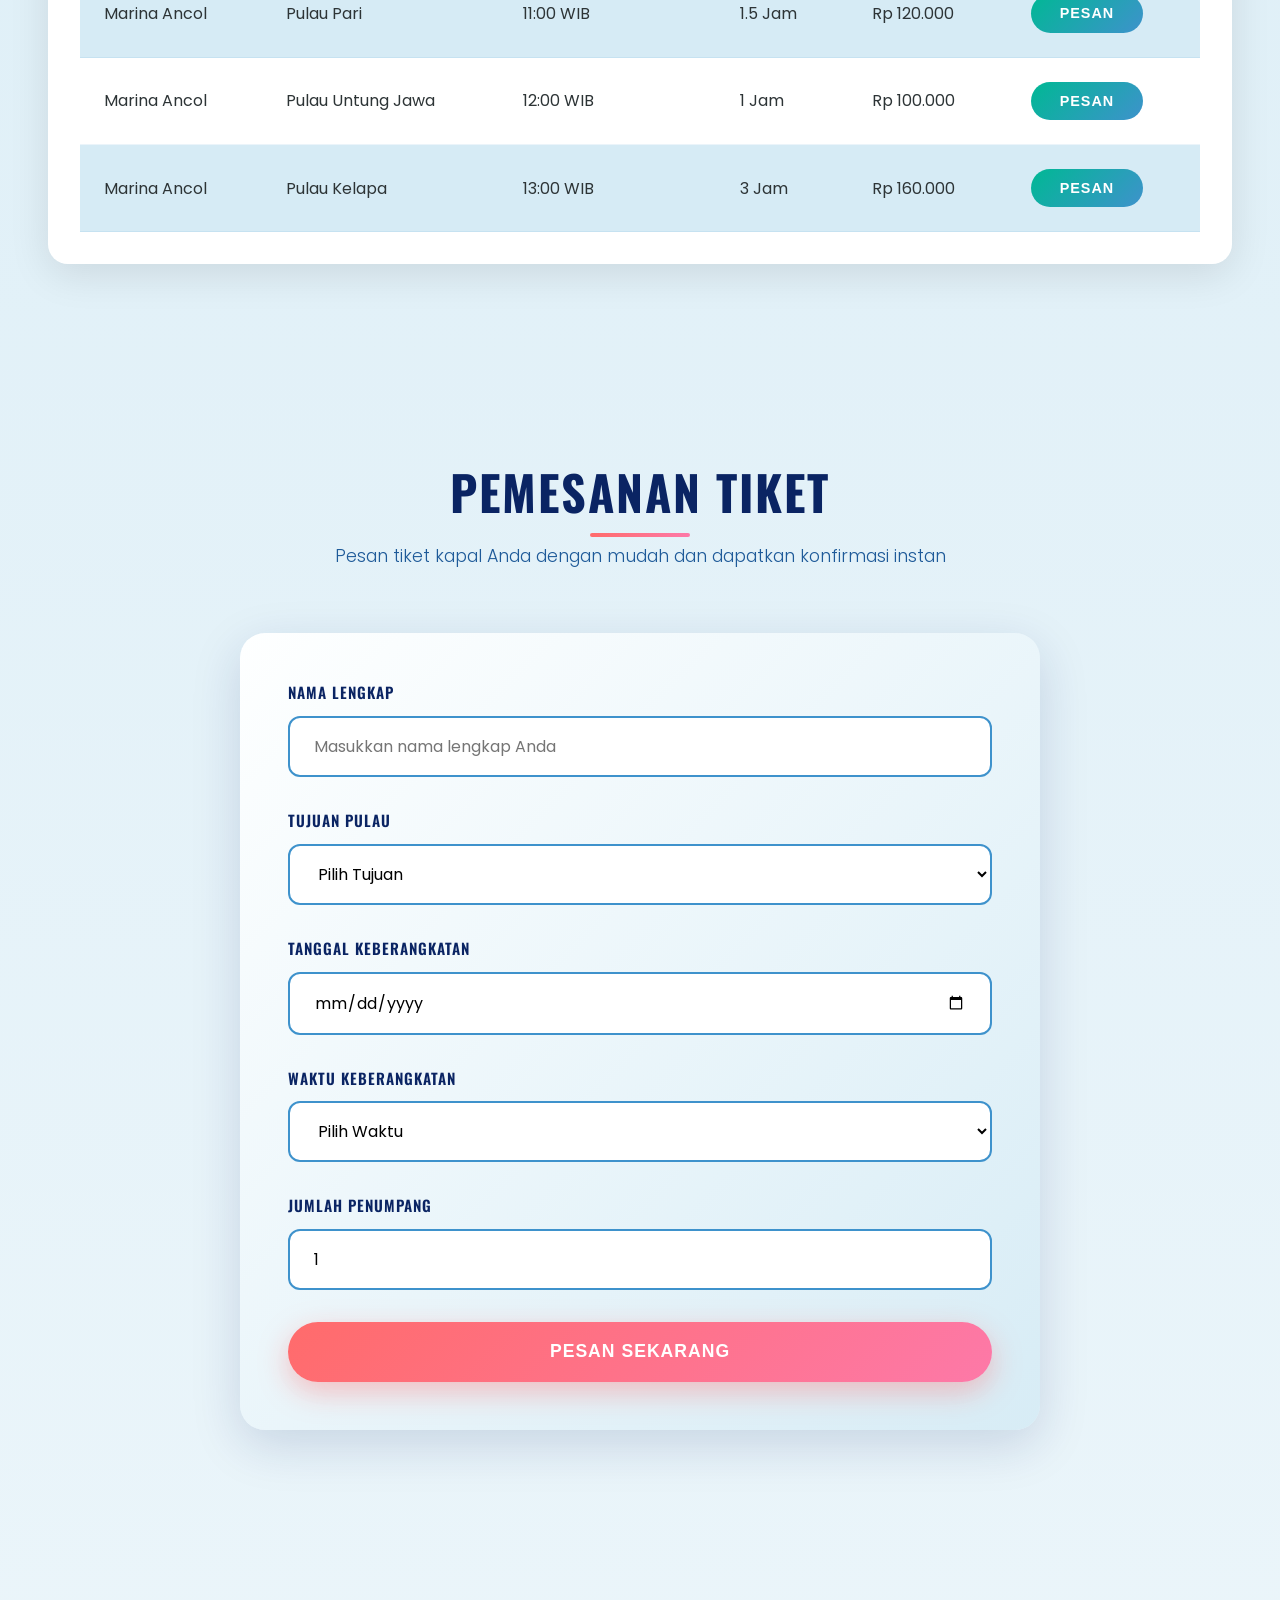
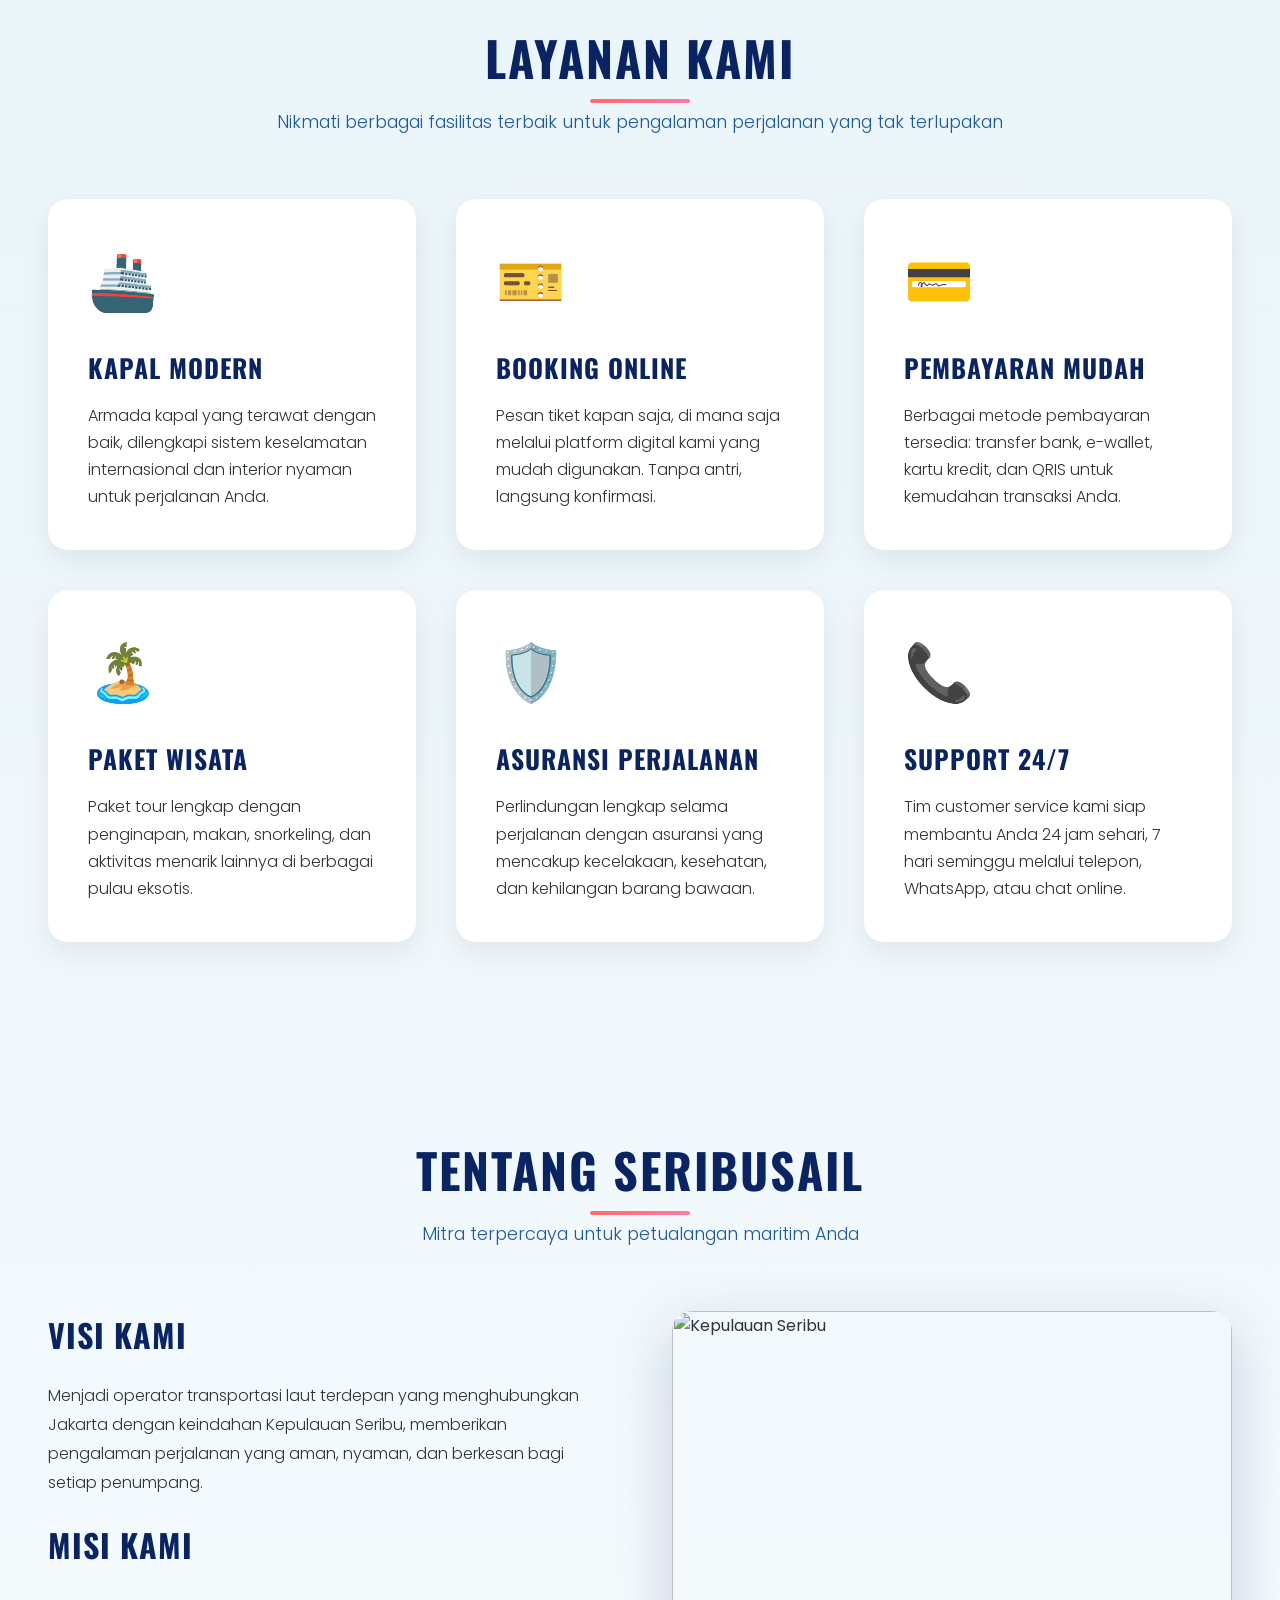
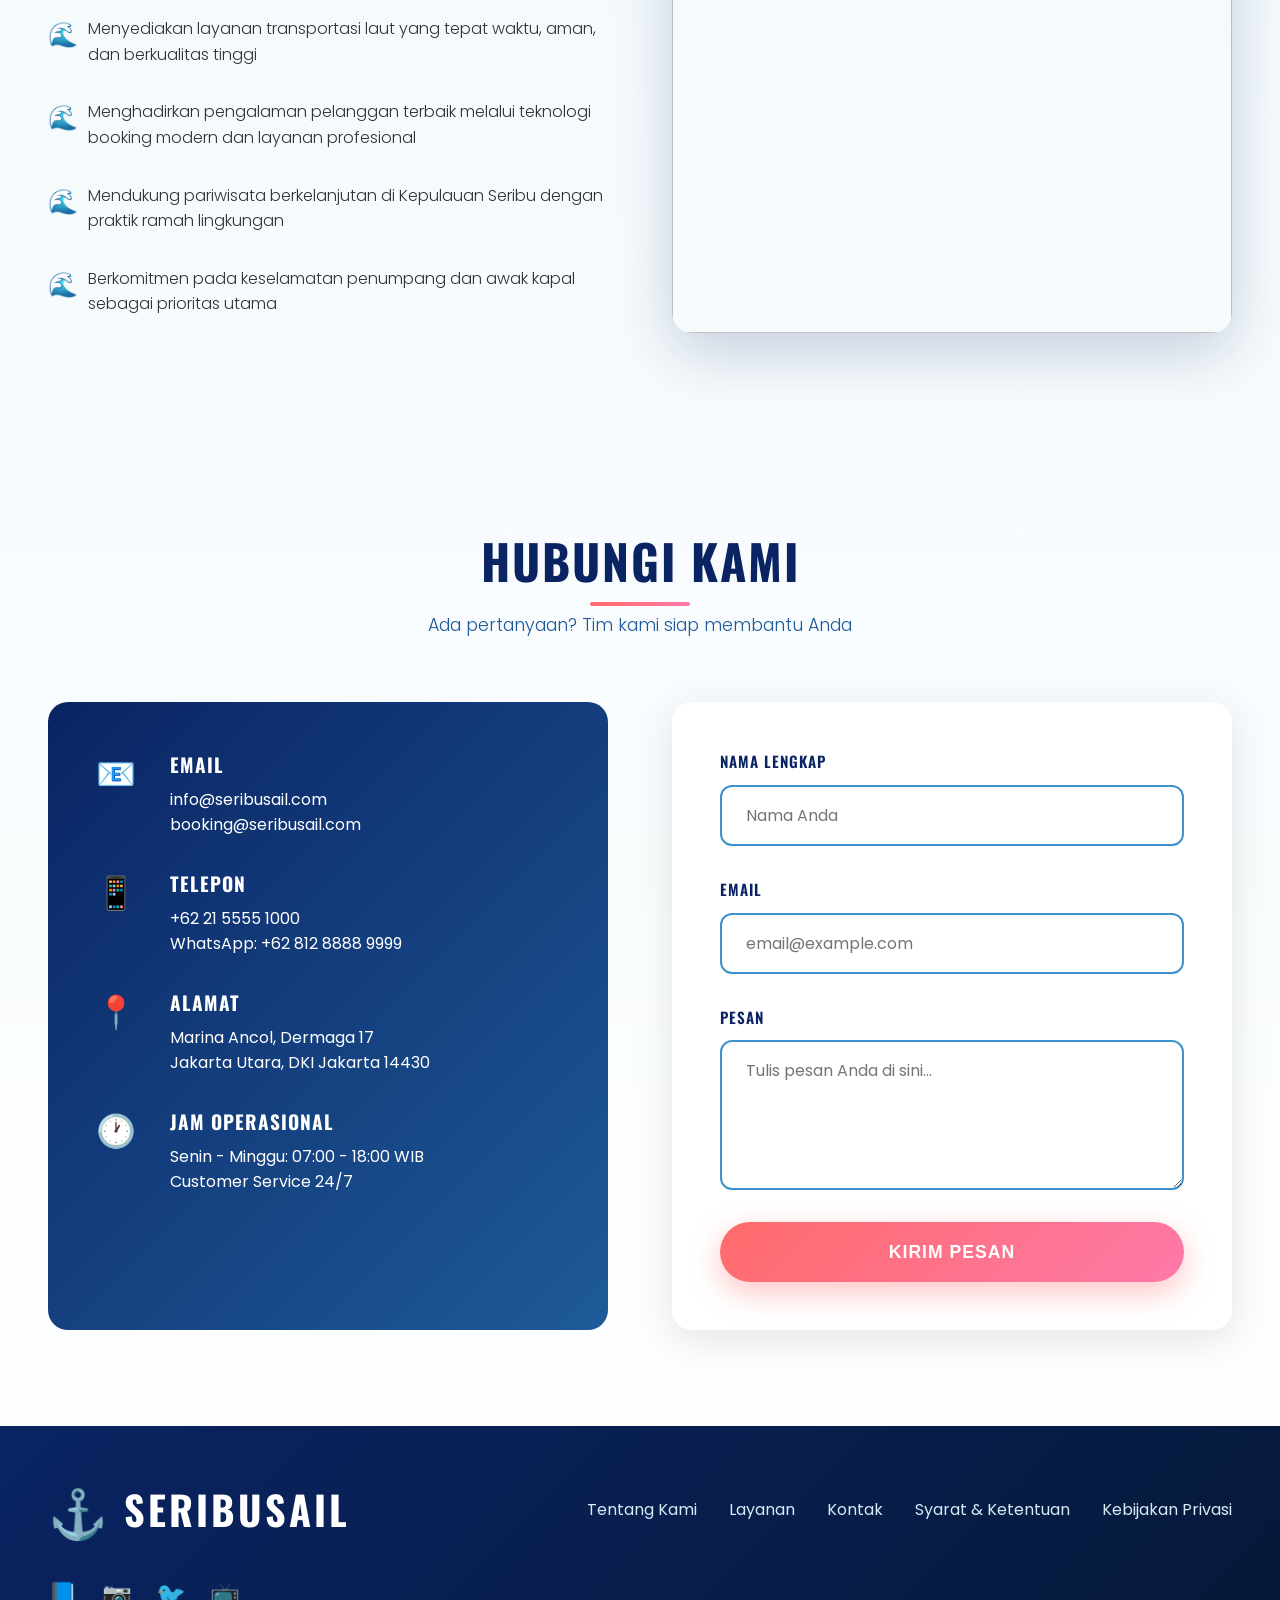
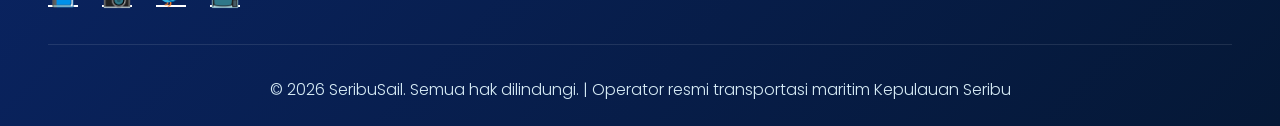
==== commit 18e458ae: "Update index.html" ====
--- a/index.html
+++ b/index.html
@@ -732,7 +732,7 @@
 
     <header>
         <nav>
-            <div class="logo">SeribuSail</div>
+            <div class="logo">Tiket1000</div>
             <ul class="nav-links">
                 <li><a href="#jadwal">Jadwal</a></li>
                 <li><a href="#pemesanan">Pesan Tiket</a></li>
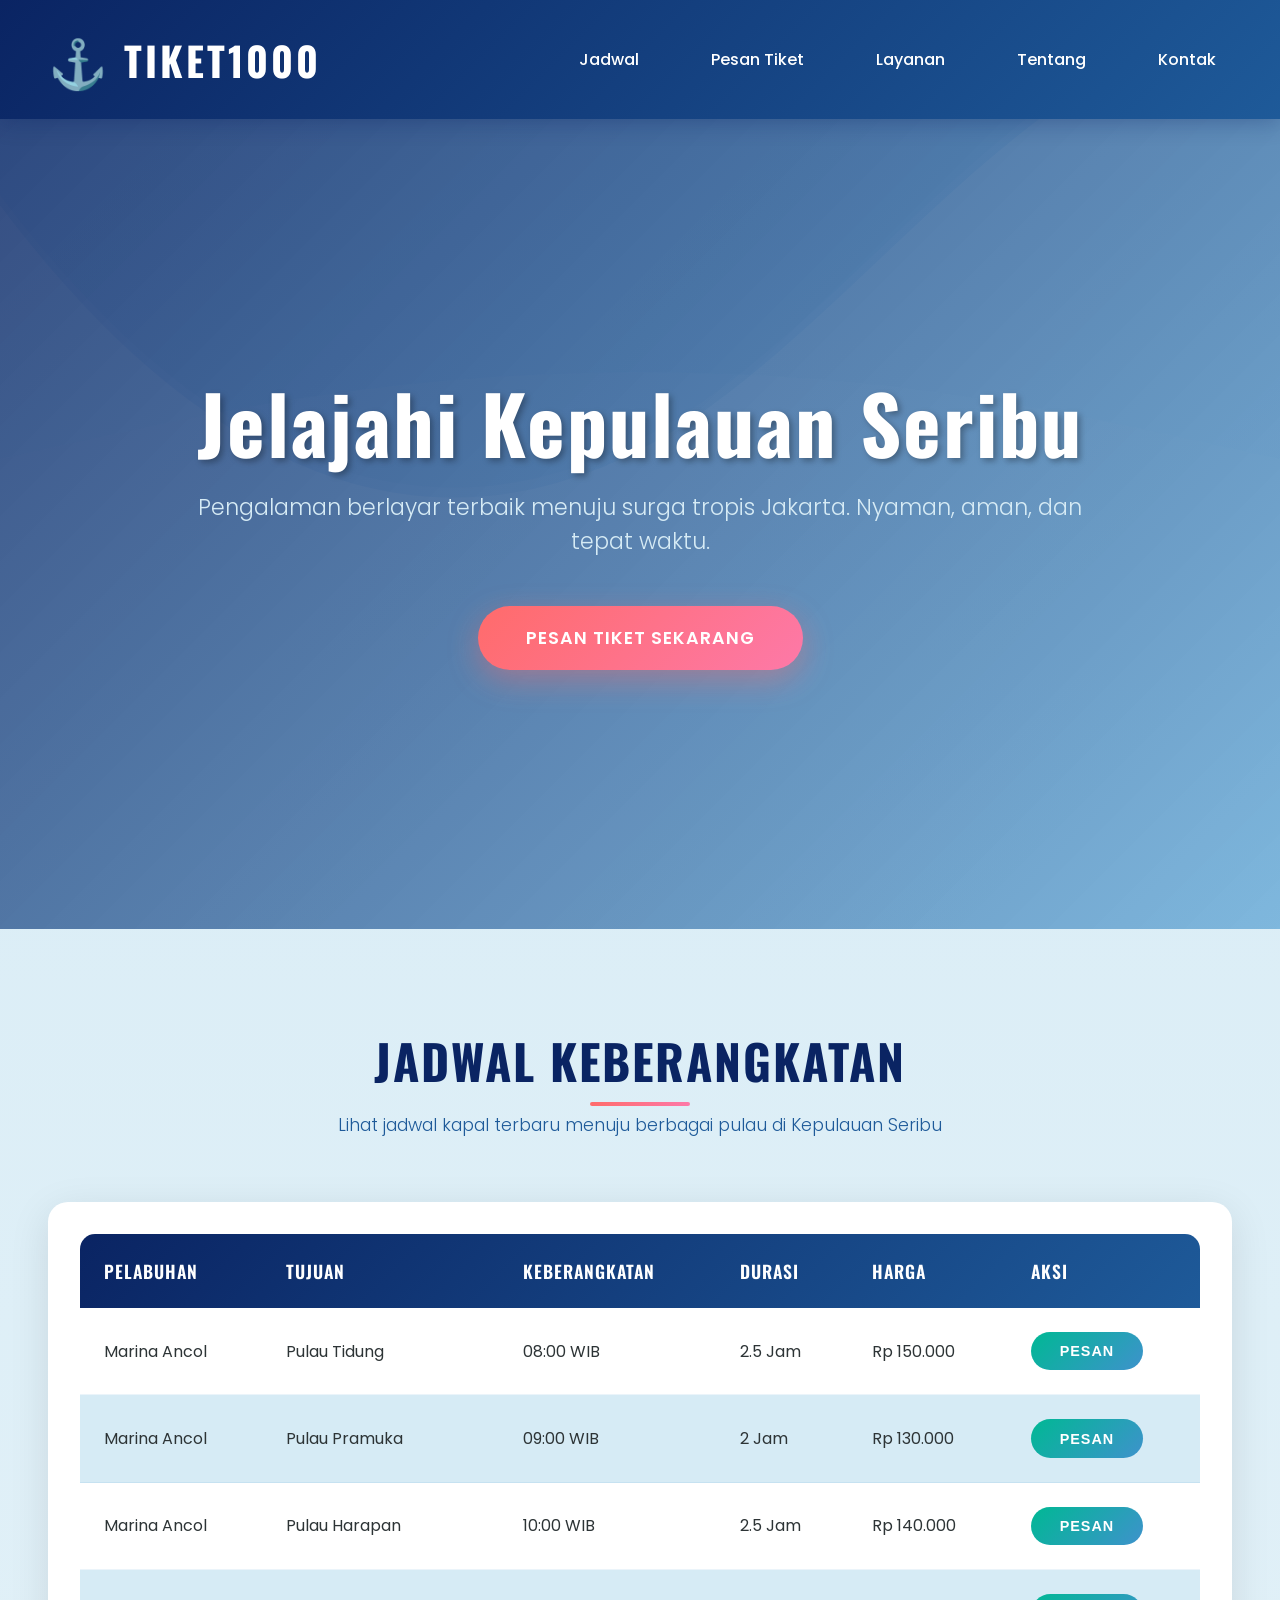
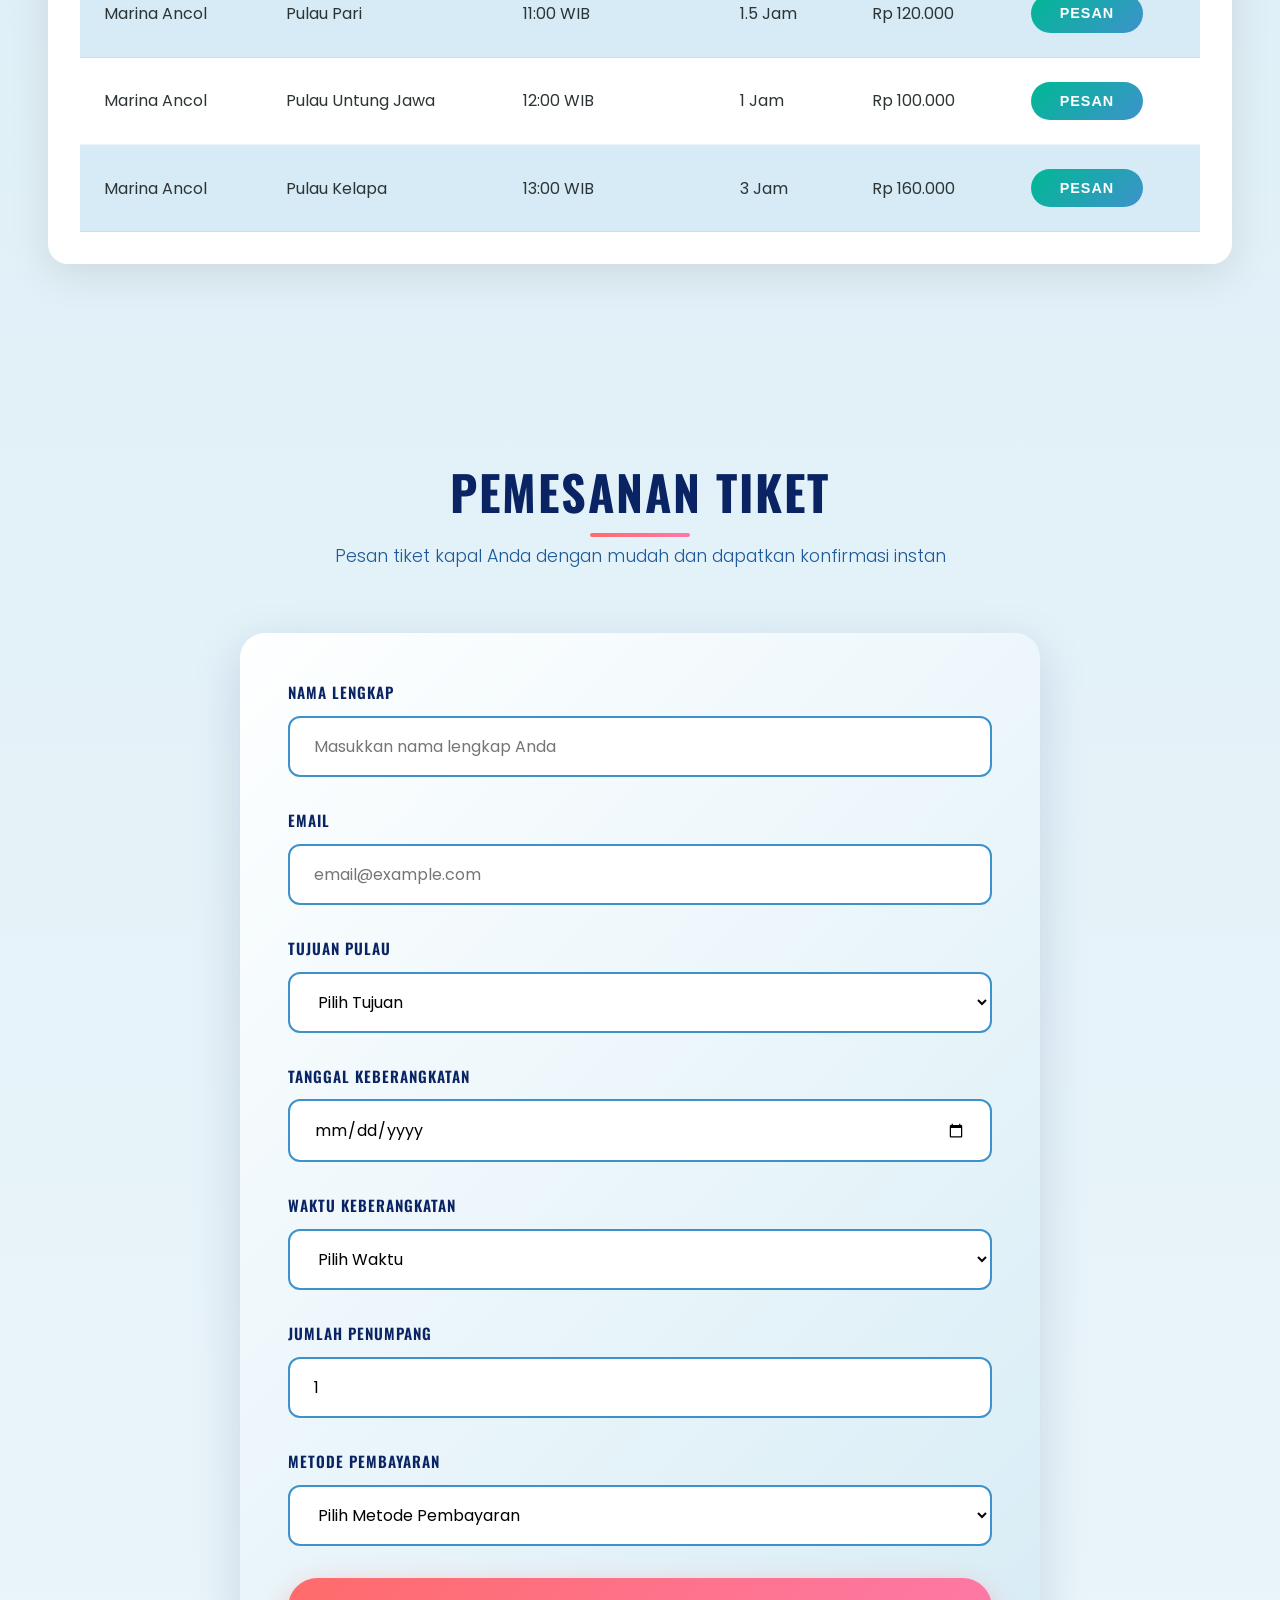
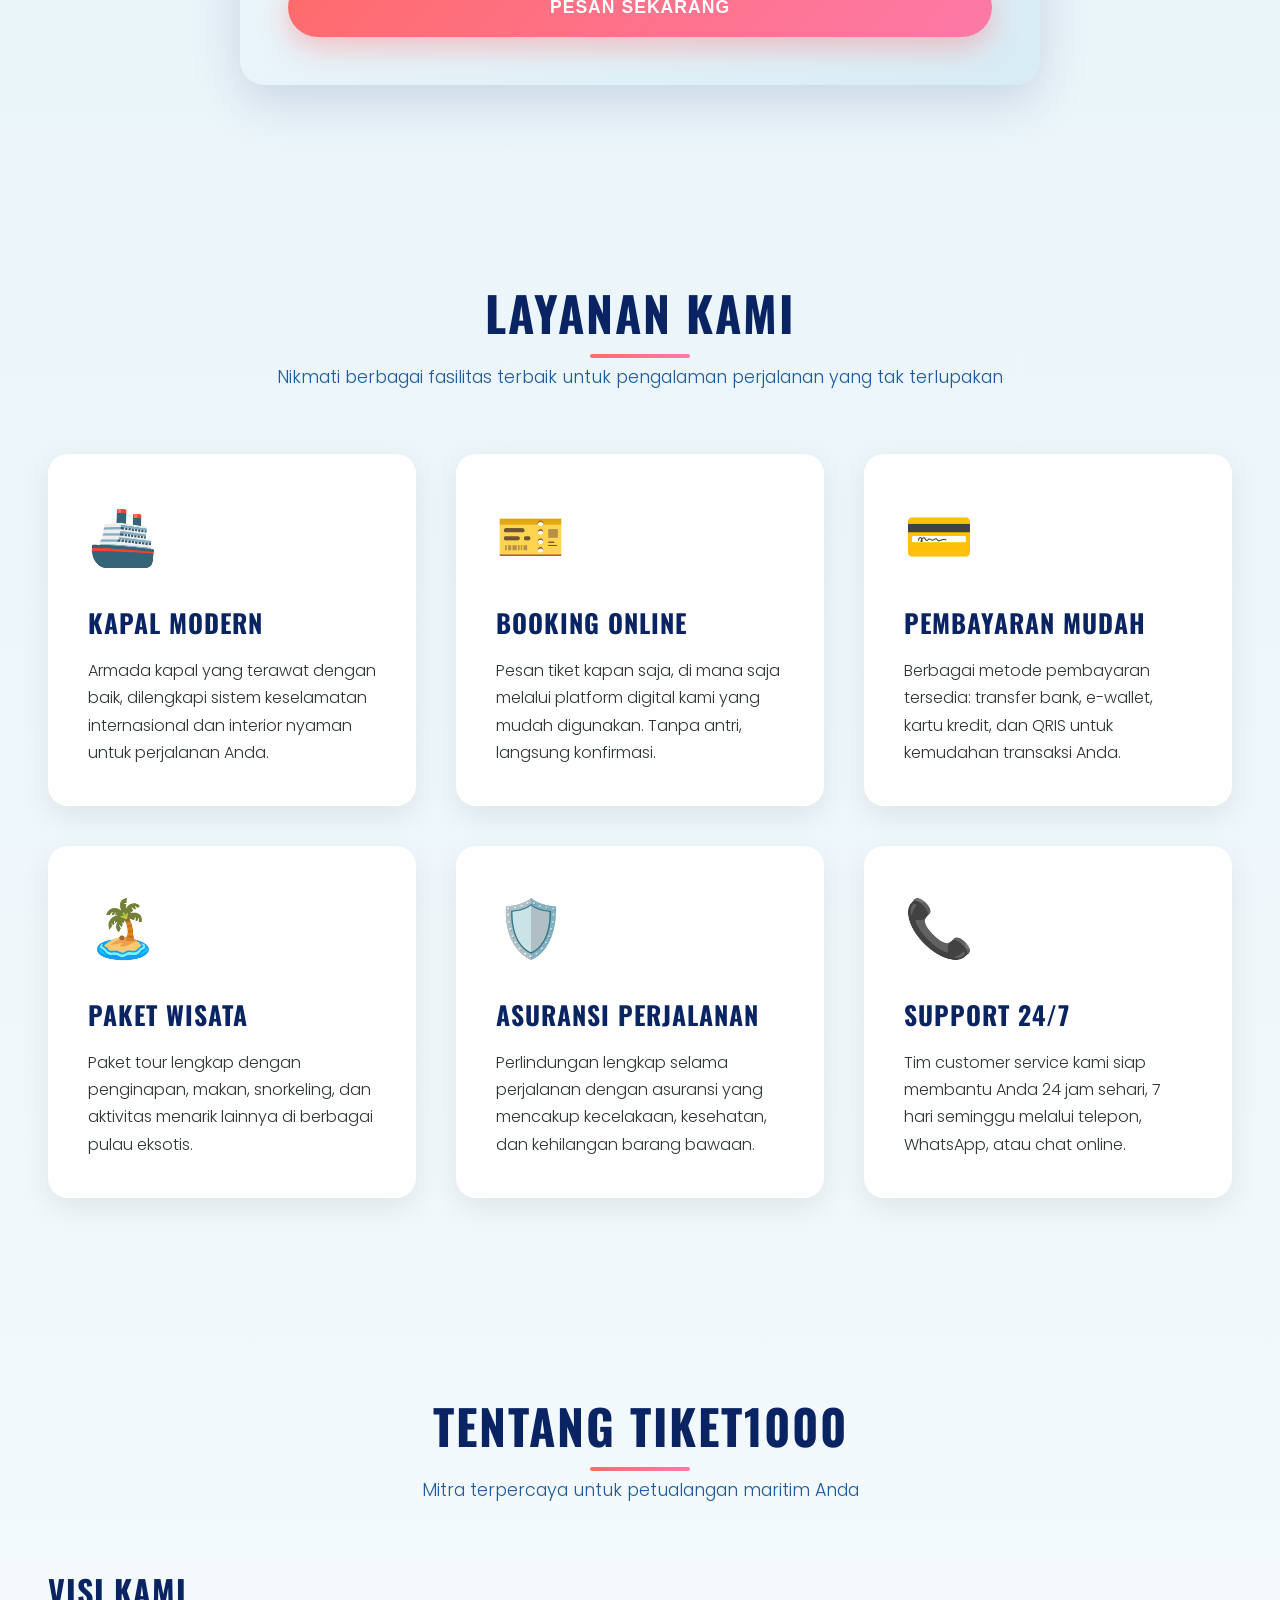
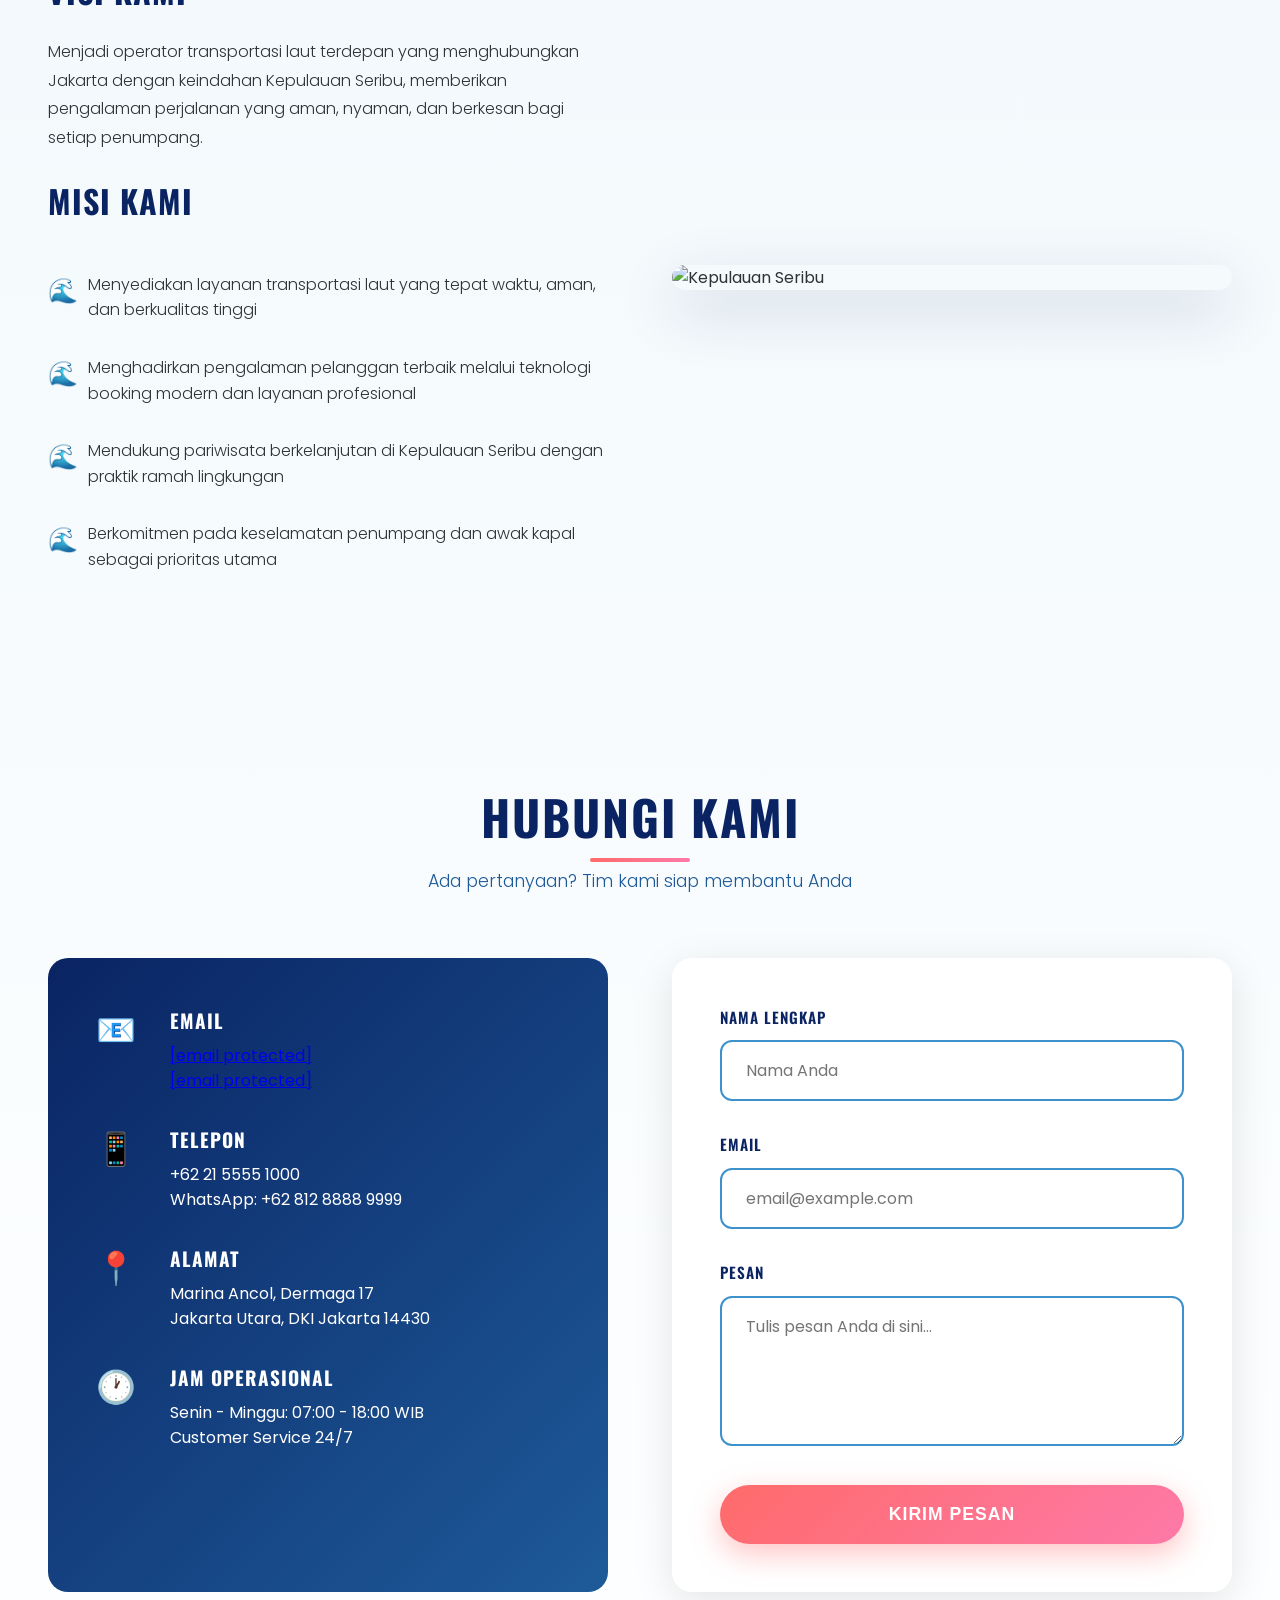
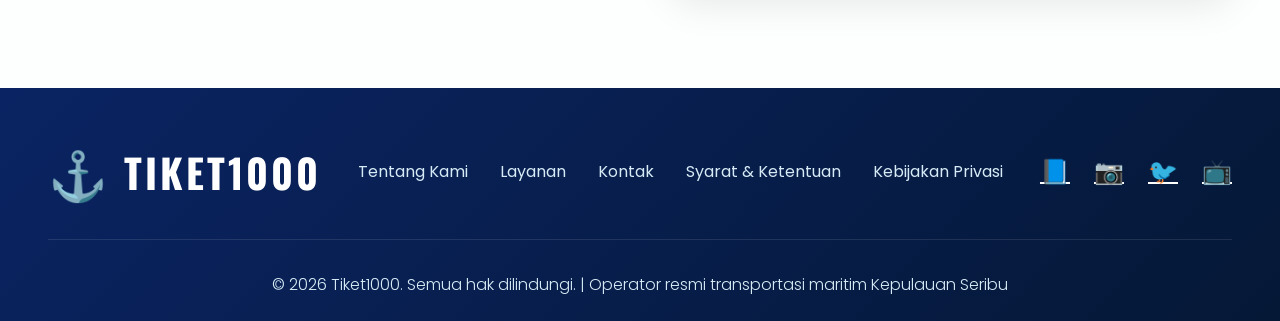
==== commit fa8c1f53: "Revise payment options and contact details Updated payment methods and contact information in the HT" ====
--- a/index.html
+++ b/index.html
@@ -1,3 +1,4 @@
+<!DOCTYPE html>
 <html lang="id">
 <head>
     <meta charset="UTF-8">
@@ -833,6 +834,11 @@
                 </div>
                 
                 <div class="form-group">
+                    <label for="email">Email</label>
+                    <input type="email" id="email" name="email" required placeholder="email@example.com">
+                </div>
+                
+                <div class="form-group">
                     <label for="tujuan">Tujuan Pulau</label>
                     <select id="tujuan" name="tujuan" required>
                         <option value="">Pilih Tujuan</option>
@@ -866,6 +872,41 @@
                 <div class="form-group">
                     <label for="jumlah">Jumlah Penumpang</label>
                     <input type="number" id="jumlah" name="jumlah" min="1" max="10" value="1" required>
+                </div>
+
+                <div class="form-group">
+                    <label for="pembayaran">Metode Pembayaran</label>
+                    <select id="pembayaran" name="pembayaran" required onchange="updatePaymentInfo()">
+                        <option value="">Pilih Metode Pembayaran</option>
+                        <optgroup label="Transfer Bank">
+                            <option value="BCA">BCA - Bank Central Asia</option>
+                            <option value="Mandiri">Mandiri</option>
+                            <option value="BNI">BNI - Bank Negara Indonesia</option>
+                            <option value="BRI">BRI - Bank Rakyat Indonesia</option>
+                        </optgroup>
+                        <optgroup label="E-Wallet">
+                            <option value="GoPay">GoPay</option>
+                            <option value="OVO">OVO</option>
+                            <option value="Dana">DANA</option>
+                            <option value="ShopeePay">ShopeePay</option>
+                            <option value="LinkAja">LinkAja</option>
+                        </optgroup>
+                        <optgroup label="Kartu Kredit/Debit">
+                            <option value="Visa">Visa</option>
+                            <option value="Mastercard">Mastercard</option>
+                            <option value="JCB">JCB</option>
+                        </optgroup>
+                        <optgroup label="Lainnya">
+                            <option value="QRIS">QRIS (Semua E-Wallet)</option>
+                            <option value="Indomaret">Indomaret</option>
+                            <option value="Alfamart">Alfamart</option>
+                        </optgroup>
+                    </select>
+                </div>
+
+                <div id="payment-info" style="display: none; margin-top: 1rem; padding: 1.5rem; background: linear-gradient(135deg, rgba(62, 146, 204, 0.1) 0%, rgba(214, 235, 245, 0.3) 100%); border-radius: 12px; border-left: 4px solid var(--ocean-light);">
+                    <p style="margin: 0; color: var(--ocean-deep); font-weight: 500; font-size: 0.95rem;"><strong>ℹ️ Info Pembayaran:</strong></p>
+                    <p id="payment-details" style="margin: 0.5rem 0 0 0; color: var(--text-dark); font-size: 0.9rem; line-height: 1.6;"></p>
                 </div>
                 
                 <button type="submit" class="cta-button" style="width: 100%;">Pesan Sekarang</button>
@@ -917,7 +958,7 @@
     </section>
 
     <section id="tentang">
-        <h2>Tentang SeribuSail</h2>
+        <h2>Tentang Tiket1000</h2>
         <p class="section-subtitle">Mitra terpercaya untuk petualangan maritim Anda</p>
         
         <div class="about-container">
@@ -950,8 +991,8 @@
                     <span class="contact-icon">📧</span>
                     <div>
                         <h4>Email</h4>
-                        <p>info@seribusail.com</p>
-                        <p>booking@seribusail.com</p>
+                        <p><a href="/cdn-cgi/l/email-protection" class="__cf_email__" data-cfemail="1871767e77586b7d6a717a6d6b797174367b7775">[email&#160;protected]</a></p>
+                        <p><a href="/cdn-cgi/l/email-protection" class="__cf_email__" data-cfemail="4d2f22222624232a0d3e283f242f383e2c2421632e2220">[email&#160;protected]</a></p>
                     </div>
                 </div>
                 
@@ -1008,7 +1049,7 @@
 
     <footer>
         <div class="footer-content">
-            <div class="logo">SeribuSail</div>
+            <div class="logo">Tiket1000</div>
             <ul class="footer-links">
                 <li><a href="#tentang">Tentang Kami</a></li>
                 <li><a href="#layanan">Layanan</a></li>
@@ -1024,14 +1065,46 @@
             </div>
         </div>
         <div class="copyright">
-            <p>&copy; 2026 SeribuSail. Semua hak dilindungi. | Operator resmi transportasi maritim Kepulauan Seribu</p>
+            <p>&copy; 2026 Tiket1000. Semua hak dilindungi. | Operator resmi transportasi maritim Kepulauan Seribu</p>
         </div>
     </footer>
 
-    <script>
+    <script data-cfasync="false" src="/cdn-cgi/scripts/5c5dd728/cloudflare-static/email-decode.min.js"></script><script>
         // Set minimum date to today
         const today = new Date().toISOString().split('T')[0];
         document.getElementById('tanggal').setAttribute('min', today);
+
+        // Payment information
+        const paymentInfo = {
+            'BCA': 'Transfer ke rekening BCA: 1234567890 a.n. PT Tiket1000 Indonesia. Konfirmasi otomatis setelah pembayaran terverifikasi (max 1 jam).',
+            'Mandiri': 'Transfer ke rekening Mandiri: 0987654321 a.n. PT Tiket1000 Indonesia. Konfirmasi otomatis setelah pembayaran terverifikasi (max 1 jam).',
+            'BNI': 'Transfer ke rekening BNI: 1122334455 a.n. PT Tiket1000 Indonesia. Konfirmasi otomatis setelah pembayaran terverifikasi (max 1 jam).',
+            'BRI': 'Transfer ke rekening BRI: 5566778899 a.n. PT Tiket1000 Indonesia. Konfirmasi otomatis setelah pembayaran terverifikasi (max 1 jam).',
+            'GoPay': 'Scan QR Code GoPay yang akan dikirim via email. Pembayaran terverifikasi secara instant.',
+            'OVO': 'Scan QR Code OVO yang akan dikirim via email. Pembayaran terverifikasi secara instant.',
+            'Dana': 'Scan QR Code DANA yang akan dikirim via email. Pembayaran terverifikasi secara instant.',
+            'ShopeePay': 'Scan QR Code ShopeePay yang akan dikirim via email. Pembayaran terverifikasi secara instant.',
+            'LinkAja': 'Scan QR Code LinkAja yang akan dikirim via email. Pembayaran terverifikasi secara instant.',
+            'Visa': 'Anda akan diarahkan ke halaman pembayaran aman untuk memasukkan detail kartu Visa Anda.',
+            'Mastercard': 'Anda akan diarahkan ke halaman pembayaran aman untuk memasukkan detail kartu Mastercard Anda.',
+            'JCB': 'Anda akan diarahkan ke halaman pembayaran aman untuk memasukkan detail kartu JCB Anda.',
+            'QRIS': 'Scan QR Code QRIS yang dapat dibayar melalui semua aplikasi e-wallet. Pembayaran terverifikasi instant.',
+            'Indomaret': 'Kode pembayaran akan dikirim via email. Bayar di kasir Indomaret terdekat dalam 24 jam.',
+            'Alfamart': 'Kode pembayaran akan dikirim via email. Bayar di kasir Alfamart terdekat dalam 24 jam.'
+        };
+
+        function updatePaymentInfo() {
+            const pembayaran = document.getElementById('pembayaran').value;
+            const infoDiv = document.getElementById('payment-info');
+            const detailsP = document.getElementById('payment-details');
+            
+            if (pembayaran && paymentInfo[pembayaran]) {
+                detailsP.textContent = paymentInfo[pembayaran];
+                infoDiv.style.display = 'block';
+            } else {
+                infoDiv.style.display = 'none';
+            }
+        }
 
         // Booking form submission
         function submitBooking(e) {
@@ -1039,9 +1112,10 @@
             const formData = new FormData(e.target);
             const data = Object.fromEntries(formData);
             
-            alert(`Terima kasih ${data.nama}!\n\nPemesanan tiket Anda telah diterima:\n\nTujuan: ${data.tujuan}\nTanggal: ${data.tanggal}\nWaktu: ${data.waktu}\nJumlah Penumpang: ${data.jumlah}\n\nKami akan mengirimkan konfirmasi melalui email.`);
+            alert(`Terima kasih ${data.nama}!\n\nPemesanan tiket Anda telah diterima:\n\nTujuan: ${data.tujuan}\nTanggal: ${data.tanggal}\nWaktu: ${data.waktu}\nJumlah Penumpang: ${data.jumlah}\nMetode Pembayaran: ${data.pembayaran}\n\nE-Tiket dan instruksi pembayaran akan dikirimkan ke:\n${data.email}\n\nSilakan cek email Anda dalam 5-10 menit dan selesaikan pembayaran sesuai instruksi.`);
             
             e.target.reset();
+            document.getElementById('payment-info').style.display = 'none';
         }
 
         // Contact form submission
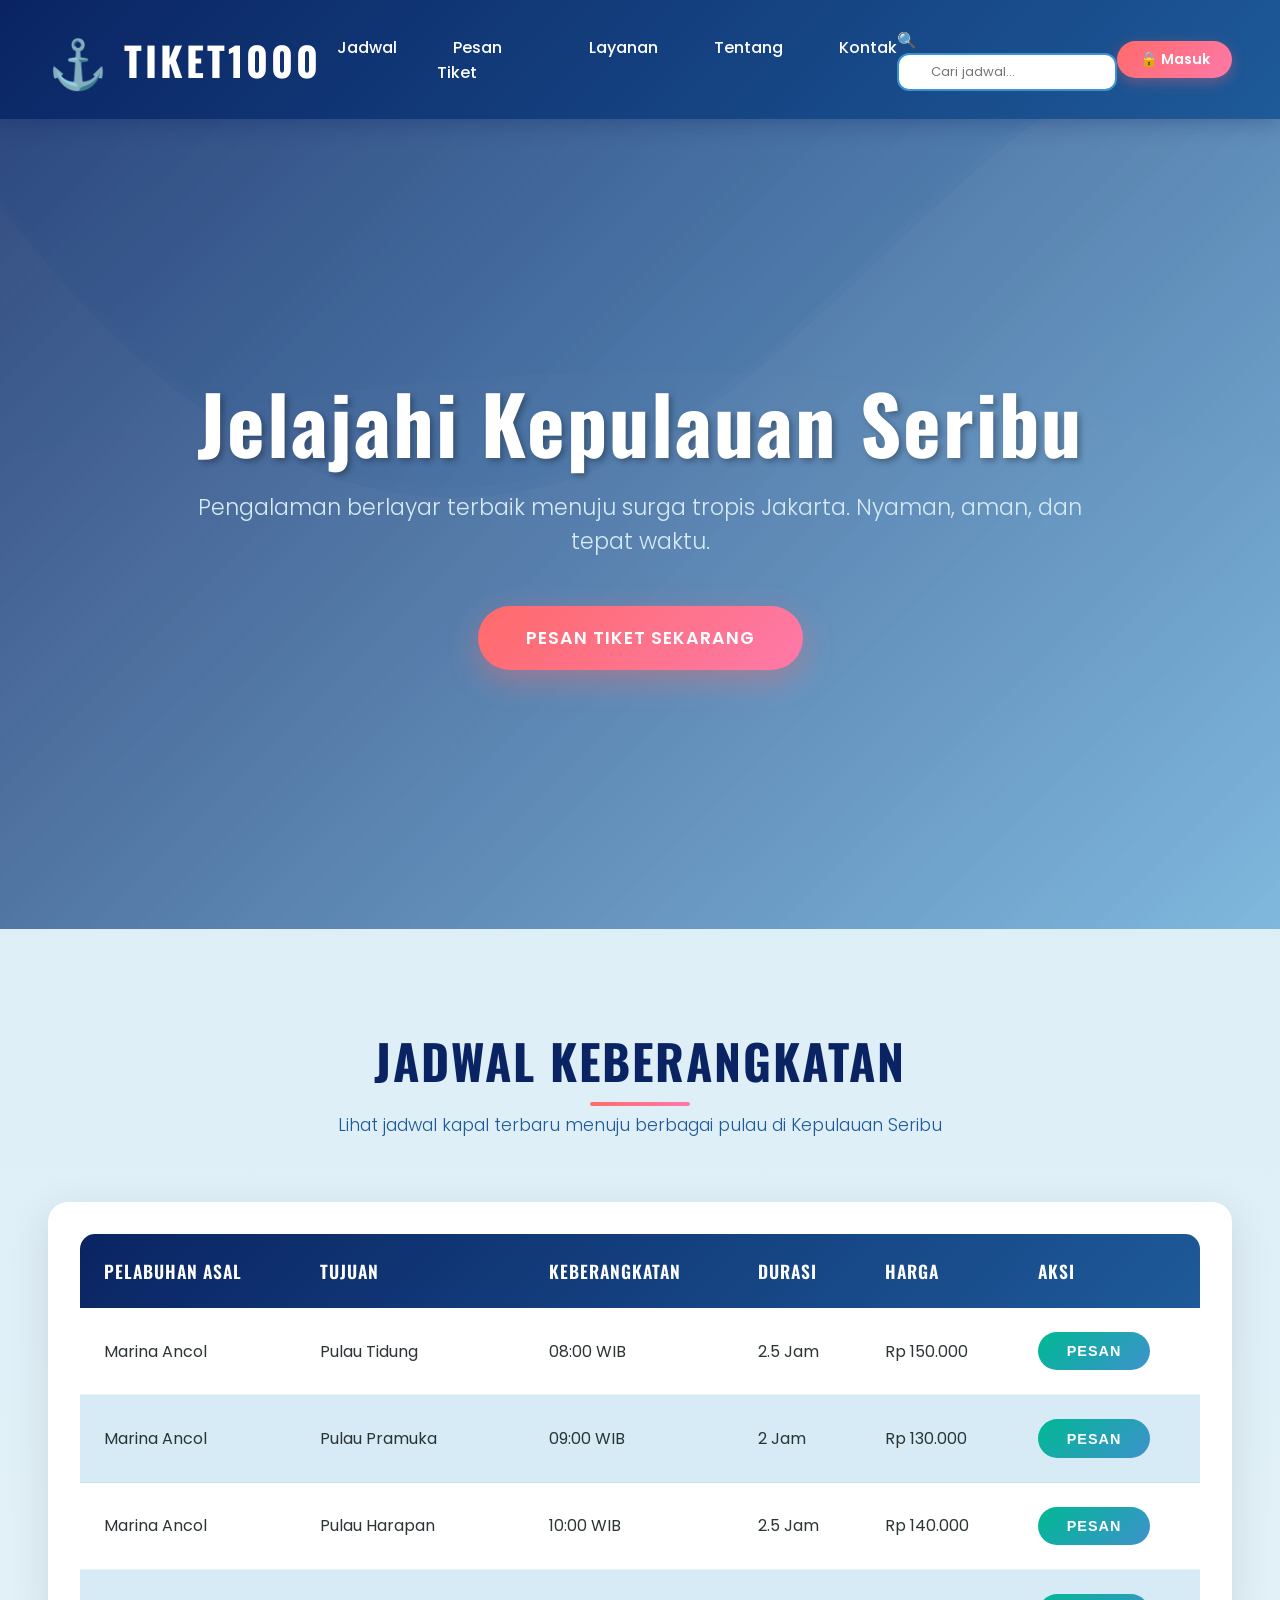
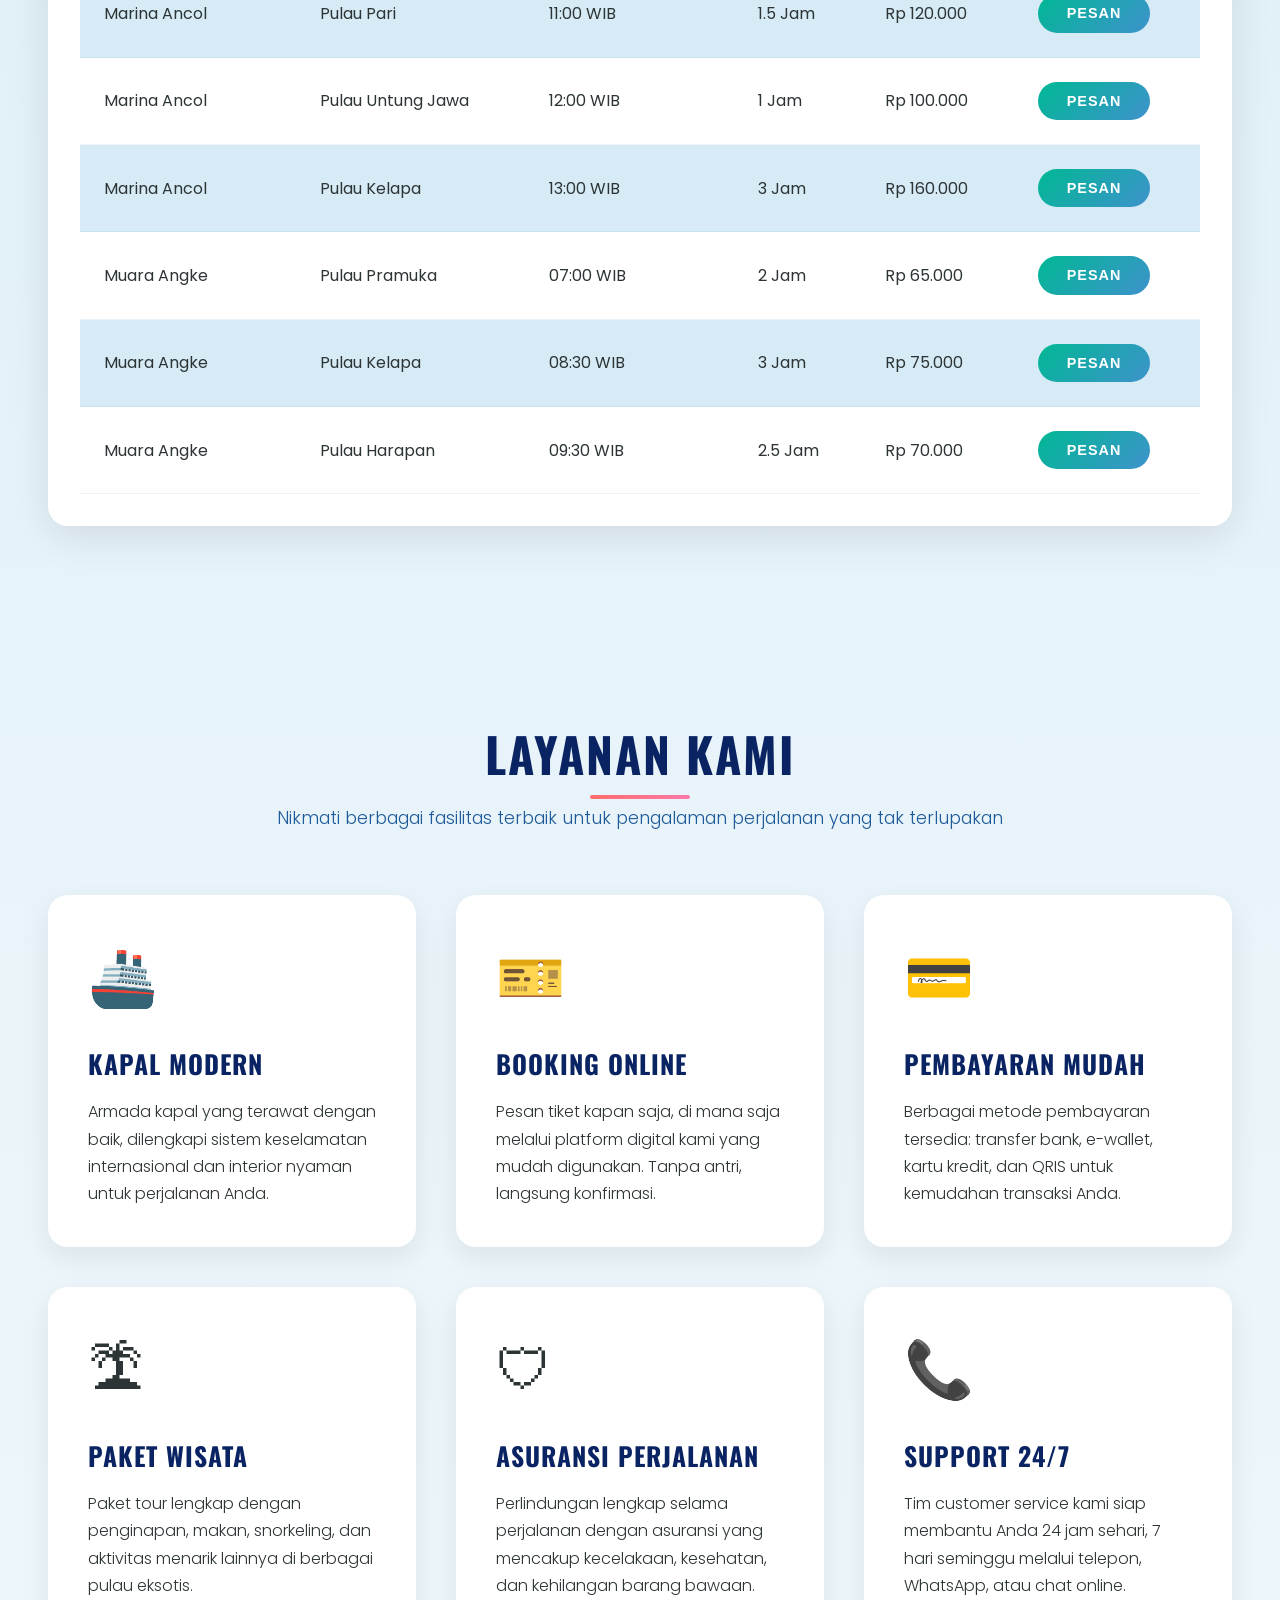
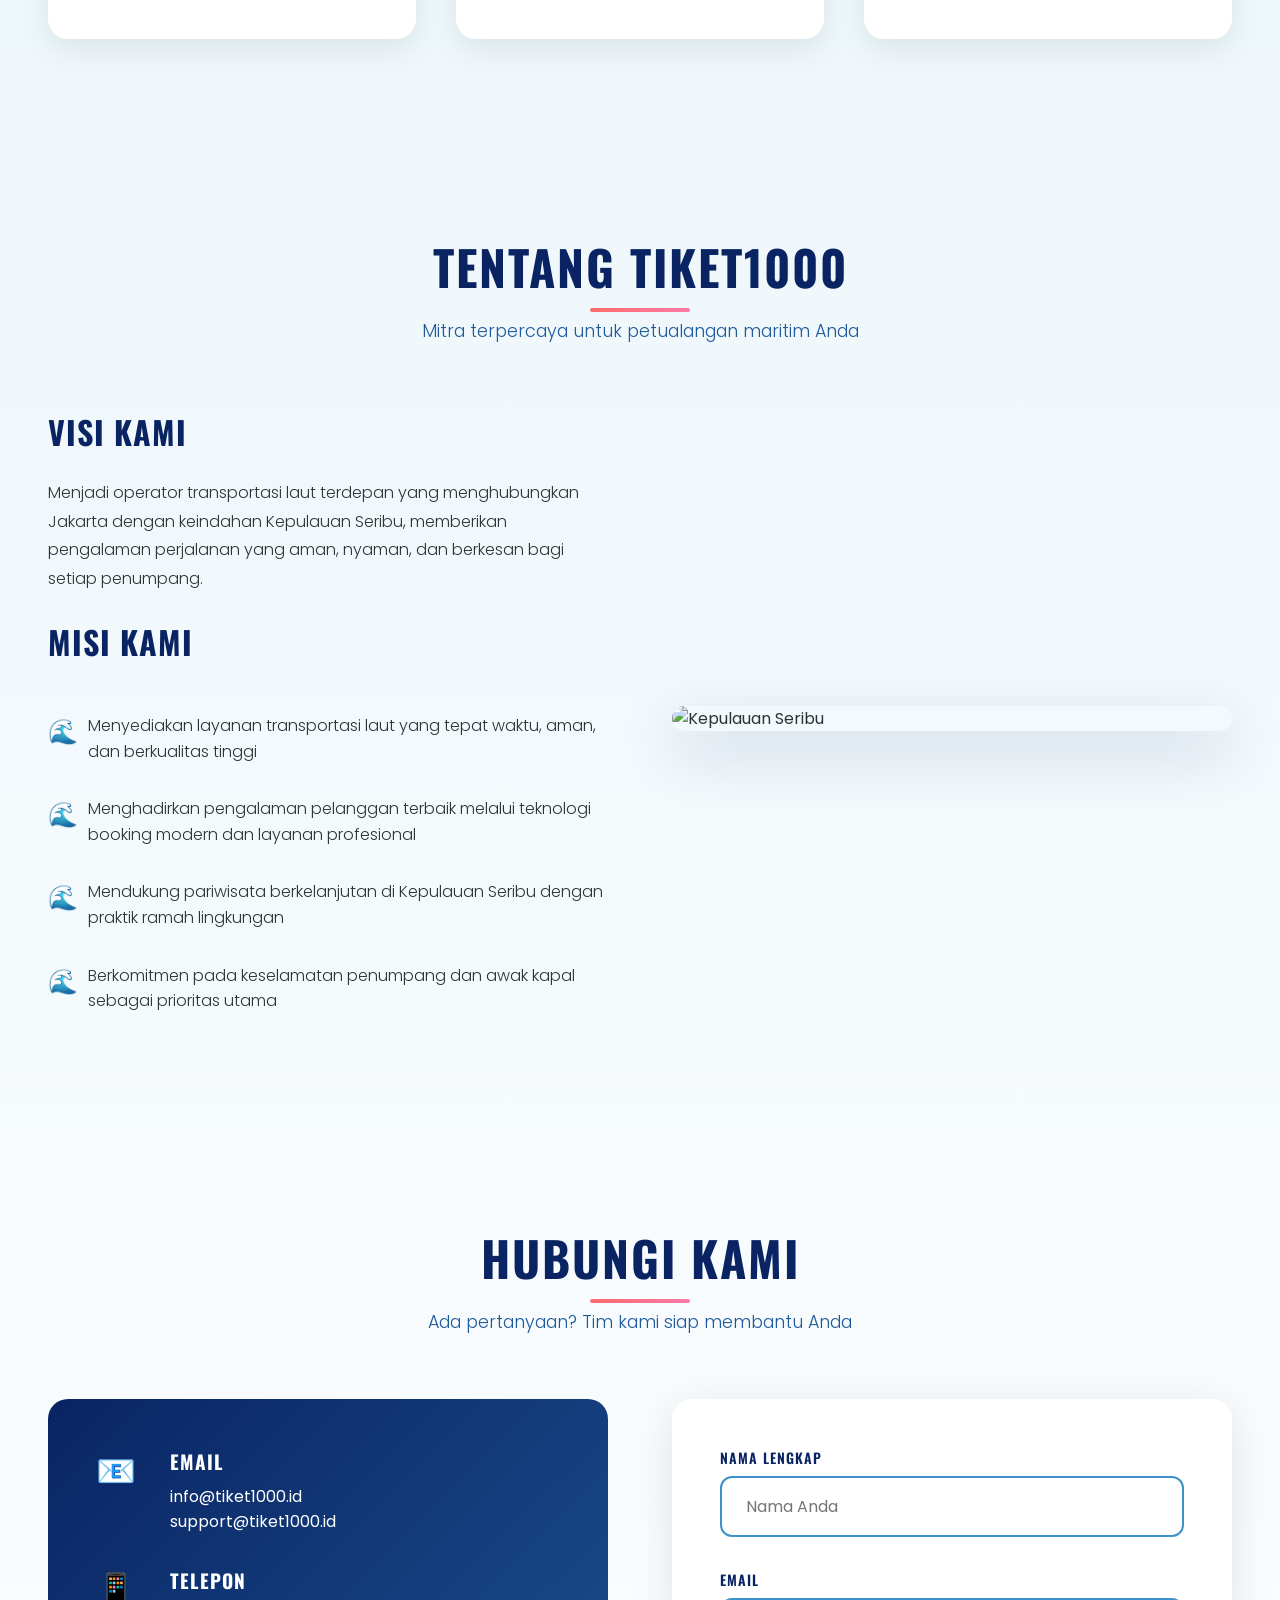
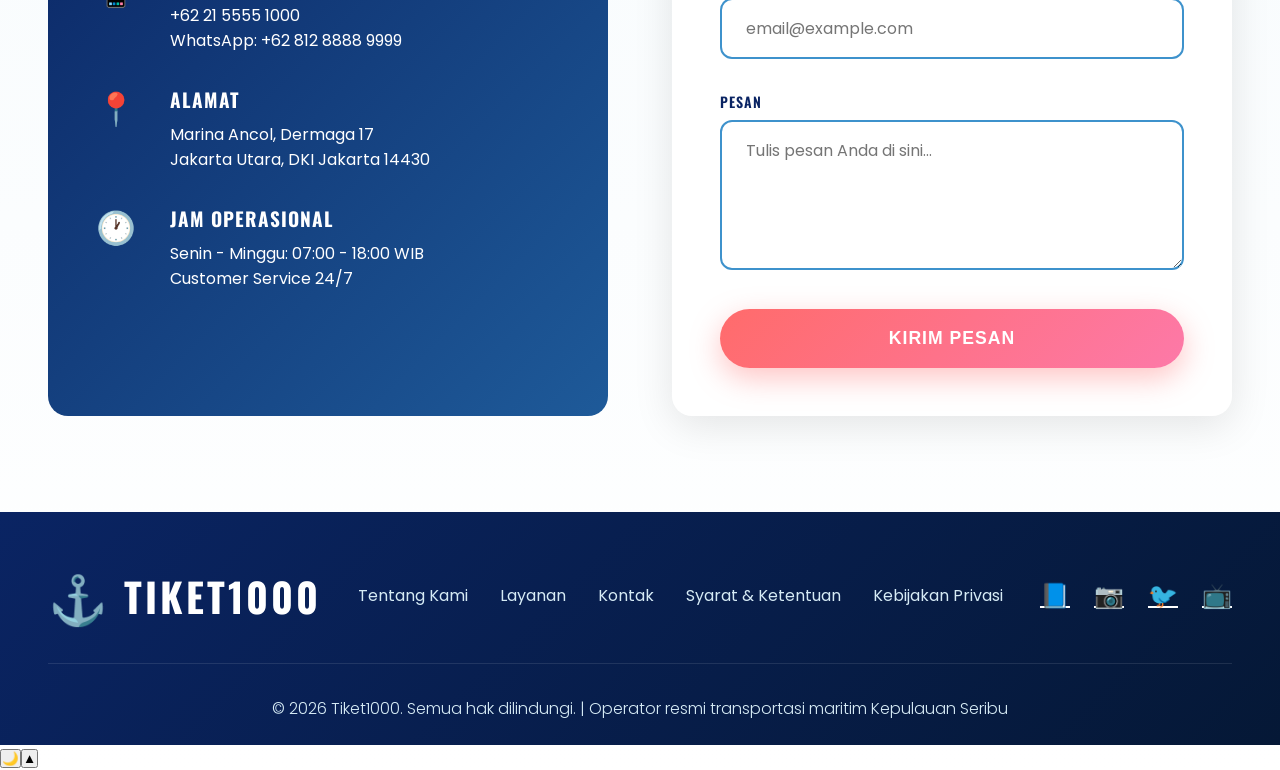
==== commit dd551bd1: "Add files via upload" ====
--- a/index.html
+++ b/index.html
@@ -5,725 +5,9 @@
     <meta name="viewport" content="width=device-width, initial-scale=1.0">
     <title>Tiket1000 - Ticketing Kapal Kepulauan Seribu</title>
     <link href="https://fonts.googleapis.com/css2?family=Oswald:wght@400;600;700&family=Poppins:wght@300;400;500;600&display=swap" rel="stylesheet">
-    <style>
-        :root {
-            --ocean-deep: #0a2463;
-            --ocean-medium: #1e5a99;
-            --ocean-light: #3e92cc;
-            --wave-foam: #d6ebf5;
-            --coral: #ff6b6b;
-            --sand: #ffeaa7;
-            --palm: #00b894;
-            --sunset: #fd79a8;
-            --white: #ffffff;
-            --text-dark: #2d3436;
-        }
-
-        * {
-            margin: 0;
-            padding: 0;
-            box-sizing: border-box;
-        }
-
-        body {
-            font-family: 'Poppins', sans-serif;
-            color: var(--text-dark);
-            overflow-x: hidden;
-            background: linear-gradient(180deg, var(--wave-foam) 0%, var(--white) 100%);
-        }
-
-        /* Animated Wave Background */
-        .wave-background {
-            position: fixed;
-            top: 0;
-            left: 0;
-            width: 100%;
-            height: 100%;
-            z-index: -1;
-            opacity: 0.6;
-        }
-
-        .wave {
-            position: absolute;
-            width: 200%;
-            height: 100%;
-            background: url('data:image/svg+xml,<svg xmlns="http://www.w3.org/2000/svg" viewBox="0 0 1200 120" preserveAspectRatio="none"><path d="M321.39,56.44c58-10.79,114.16-30.13,172-41.86,82.39-16.72,168.19-17.73,250.45-.39C823.78,31,906.67,72,985.66,92.83c70.05,18.48,146.53,26.09,214.34,3V0H0V27.35A600.21,600.21,0,0,0,321.39,56.44Z" fill="%233e92cc" fill-opacity="0.2"/></svg>') repeat-x;
-            animation: wave 15s cubic-bezier(0.36, 0.45, 0.63, 0.53) infinite;
-        }
-
-        .wave:nth-of-type(2) {
-            bottom: 10px;
-            animation: wave 20s cubic-bezier(0.36, 0.45, 0.63, 0.53) -0.125s infinite, swell 7s ease -1.25s infinite;
-            opacity: 0.5;
-        }
-
-        @keyframes wave {
-            0% { transform: translateX(0); }
-            50% { transform: translateX(-25%); }
-            100% { transform: translateX(-50%); }
-        }
-
-        @keyframes swell {
-            0%, 100% { transform: translateY(0); }
-            50% { transform: translateY(-10px); }
-        }
-
-        /* Header */
-        header {
-            background: linear-gradient(135deg, var(--ocean-deep) 0%, var(--ocean-medium) 100%);
-            padding: 0;
-            position: sticky;
-            top: 0;
-            z-index: 1000;
-            box-shadow: 0 4px 20px rgba(10, 36, 99, 0.3);
-        }
-
-        nav {
-            max-width: 1400px;
-            margin: 0 auto;
-            display: flex;
-            justify-content: space-between;
-            align-items: center;
-            padding: 1.5rem 3rem;
-        }
-
-        .logo {
-            font-family: 'Oswald', sans-serif;
-            font-size: 2.5rem;
-            font-weight: 700;
-            color: var(--white);
-            text-transform: uppercase;
-            letter-spacing: 3px;
-            display: flex;
-            align-items: center;
-            gap: 0.8rem;
-            animation: slideInLeft 0.8s ease-out;
-        }
-
-        .logo::before {
-            content: '⚓';
-            font-size: 3rem;
-            animation: rotate 3s linear infinite;
-        }
-
-        @keyframes rotate {
-            from { transform: rotate(0deg); }
-            to { transform: rotate(360deg); }
-        }
-
-        @keyframes slideInLeft {
-            from {
-                opacity: 0;
-                transform: translateX(-50px);
-            }
-            to {
-                opacity: 1;
-                transform: translateX(0);
-            }
-        }
-
-        .nav-links {
-            display: flex;
-            gap: 2.5rem;
-            list-style: none;
-            animation: slideInRight 0.8s ease-out;
-        }
-
-        @keyframes slideInRight {
-            from {
-                opacity: 0;
-                transform: translateX(50px);
-            }
-            to {
-                opacity: 1;
-                transform: translateX(0);
-            }
-        }
-
-        .nav-links a {
-            color: var(--white);
-            text-decoration: none;
-            font-weight: 500;
-            transition: all 0.3s ease;
-            padding: 0.5rem 1rem;
-            border-radius: 5px;
-            position: relative;
-        }
-
-        .nav-links a::after {
-            content: '';
-            position: absolute;
-            bottom: 0;
-            left: 50%;
-            width: 0;
-            height: 2px;
-            background: var(--coral);
-            transition: all 0.3s ease;
-            transform: translateX(-50%);
-        }
-
-        .nav-links a:hover::after {
-            width: 80%;
-        }
-
-        .nav-links a:hover {
-            color: var(--sand);
-        }
-
-        /* Hero Section */
-        .hero {
-            height: 90vh;
-            display: flex;
-            align-items: center;
-            justify-content: center;
-            text-align: center;
-            padding: 2rem;
-            position: relative;
-            overflow: hidden;
-            background: linear-gradient(135deg, rgba(10, 36, 99, 0.8) 0%, rgba(62, 146, 204, 0.6) 100%),
-                        url('data:image/svg+xml,<svg xmlns="http://www.w3.org/2000/svg" viewBox="0 0 1440 320"><path fill="%23ffffff" fill-opacity="0.1" d="M0,96L48,112C96,128,192,160,288,160C384,160,480,128,576,112C672,96,768,96,864,112C960,128,1056,160,1152,160C1248,160,1344,128,1392,112L1440,96L1440,320L1392,320C1344,320,1248,320,1152,320C1056,320,960,320,864,320C768,320,672,320,576,320C480,320,384,320,288,320C192,320,96,320,48,320L0,320Z"/></svg>');
-            background-size: cover;
-            background-position: center;
-        }
-
-        .hero-content {
-            max-width: 900px;
-            animation: fadeInUp 1s ease-out;
-        }
-
-        @keyframes fadeInUp {
-            from {
-                opacity: 0;
-                transform: translateY(30px);
-            }
-            to {
-                opacity: 1;
-                transform: translateY(0);
-            }
-        }
-
-        .hero h1 {
-            font-family: 'Oswald', sans-serif;
-            font-size: 5rem;
-            font-weight: 700;
-            color: var(--white);
-            margin-bottom: 1.5rem;
-            text-shadow: 3px 3px 6px rgba(0, 0, 0, 0.3);
-            letter-spacing: 2px;
-            line-height: 1.1;
-        }
-
-        .hero p {
-            font-size: 1.4rem;
-            color: var(--wave-foam);
-            margin-bottom: 3rem;
-            font-weight: 300;
-        }
-
-        .cta-button {
-            display: inline-block;
-            background: linear-gradient(135deg, var(--coral) 0%, var(--sunset) 100%);
-            color: var(--white);
-            padding: 1.2rem 3rem;
-            border-radius: 50px;
-            text-decoration: none;
-            font-weight: 600;
-            font-size: 1.1rem;
-            transition: all 0.3s ease;
-            box-shadow: 0 10px 30px rgba(255, 107, 107, 0.4);
-            border: none;
-            cursor: pointer;
-            text-transform: uppercase;
-            letter-spacing: 1px;
-        }
-
-        .cta-button:hover {
-            transform: translateY(-3px);
-            box-shadow: 0 15px 40px rgba(255, 107, 107, 0.6);
-        }
-
-        /* Section Styling */
-        section {
-            padding: 6rem 3rem;
-            max-width: 1400px;
-            margin: 0 auto;
-        }
-
-        h2 {
-            font-family: 'Oswald', sans-serif;
-            font-size: 3rem;
-            font-weight: 700;
-            color: var(--ocean-deep);
-            text-align: center;
-            margin-bottom: 1rem;
-            text-transform: uppercase;
-            letter-spacing: 2px;
-            position: relative;
-            display: inline-block;
-            width: 100%;
-        }
-
-        h2::after {
-            content: '';
-            position: absolute;
-            bottom: -10px;
-            left: 50%;
-            transform: translateX(-50%);
-            width: 100px;
-            height: 4px;
-            background: linear-gradient(90deg, var(--coral) 0%, var(--sunset) 100%);
-            border-radius: 2px;
-        }
-
-        .section-subtitle {
-            text-align: center;
-            color: var(--ocean-medium);
-            font-size: 1.1rem;
-            margin-bottom: 4rem;
-            font-weight: 300;
-        }
-
-        /* Schedule Table */
-        .schedule-container {
-            overflow-x: auto;
-            background: var(--white);
-            border-radius: 20px;
-            padding: 2rem;
-            box-shadow: 0 10px 40px rgba(0, 0, 0, 0.1);
-            animation: fadeInUp 0.8s ease-out 0.2s both;
-        }
-
-        table {
-            width: 100%;
-            border-collapse: separate;
-            border-spacing: 0;
-        }
-
-        thead {
-            background: linear-gradient(135deg, var(--ocean-deep) 0%, var(--ocean-medium) 100%);
-        }
-
-        th {
-            padding: 1.5rem;
-            text-align: left;
-            font-weight: 600;
-            color: var(--white);
-            font-family: 'Oswald', sans-serif;
-            text-transform: uppercase;
-            letter-spacing: 1px;
-            font-size: 1.1rem;
-        }
-
-        th:first-child {
-            border-radius: 15px 0 0 0;
-        }
-
-        th:last-child {
-            border-radius: 0 15px 0 0;
-        }
-
-        tbody tr {
-            background: var(--white);
-            transition: all 0.3s ease;
-        }
-
-        tbody tr:nth-child(even) {
-            background: var(--wave-foam);
-        }
-
-        tbody tr:hover {
-            background: linear-gradient(90deg, rgba(62, 146, 204, 0.1) 0%, rgba(214, 235, 245, 0.3) 100%);
-            transform: scale(1.01);
-            box-shadow: 0 5px 15px rgba(0, 0, 0, 0.1);
-        }
-
-        td {
-            padding: 1.5rem;
-            border-bottom: 1px solid rgba(62, 146, 204, 0.1);
-        }
-
-        .btn-pesan {
-            background: linear-gradient(135deg, var(--palm) 0%, var(--ocean-light) 100%);
-            color: var(--white);
-            padding: 0.7rem 1.8rem;
-            border: none;
-            border-radius: 25px;
-            cursor: pointer;
-            font-weight: 600;
-            transition: all 0.3s ease;
-            text-transform: uppercase;
-            letter-spacing: 1px;
-            font-size: 0.9rem;
-        }
-
-        .btn-pesan:hover {
-            transform: translateY(-2px);
-            box-shadow: 0 8px 20px rgba(0, 184, 148, 0.4);
-        }
-
-        /* Booking Form */
-        .booking-form {
-            background: linear-gradient(135deg, rgba(255, 255, 255, 0.95) 0%, rgba(214, 235, 245, 0.95) 100%);
-            padding: 3rem;
-            border-radius: 25px;
-            box-shadow: 0 15px 50px rgba(10, 36, 99, 0.15);
-            max-width: 800px;
-            margin: 0 auto;
-            animation: fadeInUp 0.8s ease-out 0.3s both;
-            backdrop-filter: blur(10px);
-        }
-
-        .form-group {
-            margin-bottom: 2rem;
-        }
-
-        label {
-            display: block;
-            margin-bottom: 0.8rem;
-            color: var(--ocean-deep);
-            font-weight: 600;
-            font-family: 'Oswald', sans-serif;
-            text-transform: uppercase;
-            letter-spacing: 1px;
-            font-size: 0.95rem;
-        }
-
-        input, select {
-            width: 100%;
-            padding: 1rem 1.5rem;
-            border: 2px solid var(--ocean-light);
-            border-radius: 12px;
-            font-size: 1rem;
-            font-family: 'Poppins', sans-serif;
-            transition: all 0.3s ease;
-            background: var(--white);
-        }
-
-        input:focus, select:focus {
-            outline: none;
-            border-color: var(--coral);
-            box-shadow: 0 0 0 4px rgba(255, 107, 107, 0.1);
-            transform: translateY(-2px);
-        }
-
-        /* Services Grid */
-        .services-grid {
-            display: grid;
-            grid-template-columns: repeat(auto-fit, minmax(320px, 1fr));
-            gap: 2.5rem;
-            margin-top: 3rem;
-        }
-
-        .service-card {
-            background: var(--white);
-            padding: 2.5rem;
-            border-radius: 20px;
-            box-shadow: 0 10px 30px rgba(0, 0, 0, 0.08);
-            transition: all 0.4s ease;
-            position: relative;
-            overflow: hidden;
-            animation: fadeInUp 0.8s ease-out both;
-        }
-
-        .service-card:nth-child(1) { animation-delay: 0.1s; }
-        .service-card:nth-child(2) { animation-delay: 0.2s; }
-        .service-card:nth-child(3) { animation-delay: 0.3s; }
-        .service-card:nth-child(4) { animation-delay: 0.4s; }
-        .service-card:nth-child(5) { animation-delay: 0.5s; }
-        .service-card:nth-child(6) { animation-delay: 0.6s; }
-
-        .service-card::before {
-            content: '';
-            position: absolute;
-            top: 0;
-            left: 0;
-            width: 100%;
-            height: 5px;
-            background: linear-gradient(90deg, var(--coral) 0%, var(--sunset) 100%);
-            transform: scaleX(0);
-            transition: transform 0.4s ease;
-        }
-
-        .service-card:hover::before {
-            transform: scaleX(1);
-        }
-
-        .service-card:hover {
-            transform: translateY(-10px);
-            box-shadow: 0 20px 50px rgba(10, 36, 99, 0.15);
-        }
-
-        .service-icon {
-            font-size: 3.5rem;
-            margin-bottom: 1.5rem;
-            display: block;
-        }
-
-        .service-card h3 {
-            font-family: 'Oswald', sans-serif;
-            font-size: 1.6rem;
-            color: var(--ocean-deep);
-            margin-bottom: 1rem;
-            text-transform: uppercase;
-            letter-spacing: 1px;
-        }
-
-        .service-card p {
-            color: var(--text-dark);
-            line-height: 1.7;
-            font-weight: 300;
-        }
-
-        /* About Section */
-        .about-container {
-            display: grid;
-            grid-template-columns: 1fr 1fr;
-            gap: 4rem;
-            align-items: center;
-            animation: fadeInUp 0.8s ease-out 0.2s both;
-        }
-
-        .about-content h3 {
-            font-family: 'Oswald', sans-serif;
-            font-size: 2rem;
-            color: var(--ocean-deep);
-            margin-bottom: 1.5rem;
-            text-transform: uppercase;
-            letter-spacing: 1px;
-        }
-
-        .about-content p {
-            line-height: 1.8;
-            color: var(--text-dark);
-            margin-bottom: 1.5rem;
-            font-weight: 300;
-        }
-
-        .about-image {
-            position: relative;
-            border-radius: 20px;
-            overflow: hidden;
-            box-shadow: 0 20px 60px rgba(10, 36, 99, 0.2);
-        }
-
-        .about-image img {
-            width: 100%;
-            height: 100%;
-            object-fit: cover;
-            transition: transform 0.6s ease;
-        }
-
-        .about-image:hover img {
-            transform: scale(1.1);
-        }
-
-        /* Mission List */
-        .mission-list {
-            list-style: none;
-            margin-top: 2rem;
-        }
-
-        .mission-list li {
-            padding: 1rem 0;
-            padding-left: 2.5rem;
-            position: relative;
-            color: var(--text-dark);
-            font-weight: 300;
-            line-height: 1.6;
-        }
-
-        .mission-list li::before {
-            content: '🌊';
-            position: absolute;
-            left: 0;
-            font-size: 1.5rem;
-        }
-
-        /* Contact Section */
-        .contact-container {
-            display: grid;
-            grid-template-columns: 1fr 1fr;
-            gap: 4rem;
-            margin-top: 3rem;
-            animation: fadeInUp 0.8s ease-out 0.2s both;
-        }
-
-        .contact-info {
-            background: linear-gradient(135deg, var(--ocean-deep) 0%, var(--ocean-medium) 100%);
-            padding: 3rem;
-            border-radius: 20px;
-            color: var(--white);
-        }
-
-        .contact-item {
-            margin-bottom: 2rem;
-            display: flex;
-            align-items: flex-start;
-            gap: 1.5rem;
-        }
-
-        .contact-icon {
-            font-size: 2rem;
-            min-width: 50px;
-        }
-
-        .contact-item h4 {
-            font-family: 'Oswald', sans-serif;
-            font-size: 1.2rem;
-            margin-bottom: 0.5rem;
-            text-transform: uppercase;
-            letter-spacing: 1px;
-        }
-
-        .contact-form-container {
-            background: var(--white);
-            padding: 3rem;
-            border-radius: 20px;
-            box-shadow: 0 10px 40px rgba(0, 0, 0, 0.1);
-        }
-
-        textarea {
-            width: 100%;
-            padding: 1rem 1.5rem;
-            border: 2px solid var(--ocean-light);
-            border-radius: 12px;
-            font-size: 1rem;
-            font-family: 'Poppins', sans-serif;
-            transition: all 0.3s ease;
-            min-height: 150px;
-            resize: vertical;
-            background: var(--white);
-        }
-
-        textarea:focus {
-            outline: none;
-            border-color: var(--coral);
-            box-shadow: 0 0 0 4px rgba(255, 107, 107, 0.1);
-        }
-
-        /* Footer */
-        footer {
-            background: linear-gradient(135deg, var(--ocean-deep) 0%, #051836 100%);
-            color: var(--white);
-            padding: 3rem 3rem 1.5rem;
-            text-align: center;
-        }
-
-        .footer-content {
-            max-width: 1400px;
-            margin: 0 auto;
-            display: flex;
-            justify-content: space-between;
-            align-items: center;
-            margin-bottom: 2rem;
-            flex-wrap: wrap;
-            gap: 2rem;
-        }
-
-        .footer-links {
-            display: flex;
-            gap: 2rem;
-            list-style: none;
-        }
-
-        .footer-links a {
-            color: var(--wave-foam);
-            text-decoration: none;
-            transition: color 0.3s ease;
-        }
-
-        .footer-links a:hover {
-            color: var(--coral);
-        }
-
-        .social-links {
-            display: flex;
-            gap: 1.5rem;
-        }
-
-        .social-links a {
-            color: var(--white);
-            font-size: 1.5rem;
-            transition: all 0.3s ease;
-        }
-
-        .social-links a:hover {
-            color: var(--coral);
-            transform: translateY(-3px);
-        }
-
-        .copyright {
-            padding-top: 2rem;
-            border-top: 1px solid rgba(255, 255, 255, 0.1);
-            font-weight: 300;
-            color: var(--wave-foam);
-        }
-
-        /* Responsive */
-        @media (max-width: 768px) {
-            nav {
-                flex-direction: column;
-                gap: 1.5rem;
-                padding: 1.5rem 2rem;
-            }
-
-            .nav-links {
-                flex-direction: column;
-                gap: 1rem;
-                text-align: center;
-            }
-
-            .hero h1 {
-                font-size: 3rem;
-            }
-
-            .hero p {
-                font-size: 1.1rem;
-            }
-
-            h2 {
-                font-size: 2rem;
-            }
-
-            .about-container,
-            .contact-container {
-                grid-template-columns: 1fr;
-            }
-
-            .services-grid {
-                grid-template-columns: 1fr;
-            }
-
-            section {
-                padding: 4rem 1.5rem;
-            }
-
-            .footer-content {
-                flex-direction: column;
-                text-align: center;
-            }
-
-            table {
-                font-size: 0.85rem;
-            }
-
-            th, td {
-                padding: 1rem 0.5rem;
-            }
-        }
-
-        /* Scroll Animation */
-        .fade-in {
-            opacity: 0;
-            transform: translateY(30px);
-            transition: opacity 0.6s ease, transform 0.6s ease;
-        }
-
-        .fade-in.visible {
-            opacity: 1;
-            transform: translateY(0);
-        }
-    </style>
+    <link rel="stylesheet" href="style.css">
+    <link rel="stylesheet" href="auth.css">
+    <link rel="stylesheet" href="features.css">
 </head>
 <body>
     <div class="wave-background">
@@ -736,11 +20,14 @@
             <div class="logo">Tiket1000</div>
             <ul class="nav-links">
                 <li><a href="#jadwal">Jadwal</a></li>
-                <li><a href="#pemesanan">Pesan Tiket</a></li>
+                <li><a href="#" onclick="openModal(); return false;">Pesan Tiket</a></li>
                 <li><a href="#layanan">Layanan</a></li>
                 <li><a href="#tentang">Tentang</a></li>
                 <li><a href="#kontak">Kontak</a></li>
             </ul>
+            <div class="nav-auth" id="nav-auth">
+                <a href="login.html" class="btn-login">&#128274; Masuk</a>
+            </div>
         </nav>
     </header>
 
@@ -748,224 +35,55 @@
         <div class="hero-content">
             <h1>Jelajahi Kepulauan Seribu</h1>
             <p>Pengalaman berlayar terbaik menuju surga tropis Jakarta. Nyaman, aman, dan tepat waktu.</p>
-            <a href="#pemesanan" class="cta-button">Pesan Tiket Sekarang</a>
+            <a href="#" class="cta-button" onclick="openModal(); return false;">Pesan Tiket Sekarang</a>
         </div>
     </section>
 
     <section id="jadwal">
         <h2>Jadwal Keberangkatan</h2>
         <p class="section-subtitle">Lihat jadwal kapal terbaru menuju berbagai pulau di Kepulauan Seribu</p>
-        
         <div class="schedule-container">
             <table>
                 <thead>
                     <tr>
-                        <th>Pelabuhan</th>
-                        <th>Tujuan</th>
-                        <th>Keberangkatan</th>
-                        <th>Durasi</th>
-                        <th>Harga</th>
-                        <th>Aksi</th>
+                        <th>Pelabuhan Asal</th><th>Tujuan</th><th>Keberangkatan</th><th>Durasi</th><th>Harga</th><th>Aksi</th>
                     </tr>
                 </thead>
-                <tbody id="schedule-body">
-                    <tr>
-                        <td>Marina Ancol</td>
-                        <td>Pulau Tidung</td>
-                        <td>08:00 WIB</td>
-                        <td>2.5 Jam</td>
-                        <td>Rp 150.000</td>
-                        <td><button class="btn-pesan" onclick="pesanTiket('Pulau Tidung', '08:00')">Pesan</button></td>
-                    </tr>
-                    <tr>
-                        <td>Marina Ancol</td>
-                        <td>Pulau Pramuka</td>
-                        <td>09:00 WIB</td>
-                        <td>2 Jam</td>
-                        <td>Rp 130.000</td>
-                        <td><button class="btn-pesan" onclick="pesanTiket('Pulau Pramuka', '09:00')">Pesan</button></td>
-                    </tr>
-                    <tr>
-                        <td>Marina Ancol</td>
-                        <td>Pulau Harapan</td>
-                        <td>10:00 WIB</td>
-                        <td>2.5 Jam</td>
-                        <td>Rp 140.000</td>
-                        <td><button class="btn-pesan" onclick="pesanTiket('Pulau Harapan', '10:00')">Pesan</button></td>
-                    </tr>
-                    <tr>
-                        <td>Marina Ancol</td>
-                        <td>Pulau Pari</td>
-                        <td>11:00 WIB</td>
-                        <td>1.5 Jam</td>
-                        <td>Rp 120.000</td>
-                        <td><button class="btn-pesan" onclick="pesanTiket('Pulau Pari', '11:00')">Pesan</button></td>
-                    </tr>
-                    <tr>
-                        <td>Marina Ancol</td>
-                        <td>Pulau Untung Jawa</td>
-                        <td>12:00 WIB</td>
-                        <td>1 Jam</td>
-                        <td>Rp 100.000</td>
-                        <td><button class="btn-pesan" onclick="pesanTiket('Pulau Untung Jawa', '12:00')">Pesan</button></td>
-                    </tr>
-                    <tr>
-                        <td>Marina Ancol</td>
-                        <td>Pulau Kelapa</td>
-                        <td>13:00 WIB</td>
-                        <td>3 Jam</td>
-                        <td>Rp 160.000</td>
-                        <td><button class="btn-pesan" onclick="pesanTiket('Pulau Kelapa', '13:00')">Pesan</button></td>
-                    </tr>
+                <tbody>
+                    <tr><td>Marina Ancol</td><td>Pulau Tidung</td><td>08:00 WIB</td><td>2.5 Jam</td><td>Rp 150.000</td><td><button class="btn-pesan" onclick="pesanTiket('Pulau Tidung','08:00','Marina Ancol')">Pesan</button></td></tr>
+                    <tr><td>Marina Ancol</td><td>Pulau Pramuka</td><td>09:00 WIB</td><td>2 Jam</td><td>Rp 130.000</td><td><button class="btn-pesan" onclick="pesanTiket('Pulau Pramuka','09:00','Marina Ancol')">Pesan</button></td></tr>
+                    <tr><td>Marina Ancol</td><td>Pulau Harapan</td><td>10:00 WIB</td><td>2.5 Jam</td><td>Rp 140.000</td><td><button class="btn-pesan" onclick="pesanTiket('Pulau Harapan','10:00','Marina Ancol')">Pesan</button></td></tr>
+                    <tr><td>Marina Ancol</td><td>Pulau Pari</td><td>11:00 WIB</td><td>1.5 Jam</td><td>Rp 120.000</td><td><button class="btn-pesan" onclick="pesanTiket('Pulau Pari','11:00','Marina Ancol')">Pesan</button></td></tr>
+                    <tr><td>Marina Ancol</td><td>Pulau Untung Jawa</td><td>12:00 WIB</td><td>1 Jam</td><td>Rp 100.000</td><td><button class="btn-pesan" onclick="pesanTiket('Pulau Untung Jawa','12:00','Marina Ancol')">Pesan</button></td></tr>
+                    <tr><td>Marina Ancol</td><td>Pulau Kelapa</td><td>13:00 WIB</td><td>3 Jam</td><td>Rp 160.000</td><td><button class="btn-pesan" onclick="pesanTiket('Pulau Kelapa','13:00','Marina Ancol')">Pesan</button></td></tr>
+                    <tr><td>Muara Angke</td><td>Pulau Pramuka</td><td>07:00 WIB</td><td>2 Jam</td><td>Rp 65.000</td><td><button class="btn-pesan" onclick="pesanTiket('Pulau Pramuka','07:00','Muara Angke')">Pesan</button></td></tr>
+                    <tr><td>Muara Angke</td><td>Pulau Kelapa</td><td>08:30 WIB</td><td>3 Jam</td><td>Rp 75.000</td><td><button class="btn-pesan" onclick="pesanTiket('Pulau Kelapa','08:30','Muara Angke')">Pesan</button></td></tr>
+                    <tr><td>Muara Angke</td><td>Pulau Harapan</td><td>09:30 WIB</td><td>2.5 Jam</td><td>Rp 70.000</td><td><button class="btn-pesan" onclick="pesanTiket('Pulau Harapan','09:30','Muara Angke')">Pesan</button></td></tr>
                 </tbody>
             </table>
-        </div>
-    </section>
-
-    <section id="pemesanan">
-        <h2>Pemesanan Tiket</h2>
-        <p class="section-subtitle">Pesan tiket kapal Anda dengan mudah dan dapatkan konfirmasi instan</p>
-        
-        <div class="booking-form">
-            <form id="booking-form" onsubmit="submitBooking(event)">
-                <div class="form-group">
-                    <label for="nama">Nama Lengkap</label>
-                    <input type="text" id="nama" name="nama" required placeholder="Masukkan nama lengkap Anda">
-                </div>
-                
-                <div class="form-group">
-                    <label for="email">Email</label>
-                    <input type="email" id="email" name="email" required placeholder="email@example.com">
-                </div>
-                
-                <div class="form-group">
-                    <label for="tujuan">Tujuan Pulau</label>
-                    <select id="tujuan" name="tujuan" required>
-                        <option value="">Pilih Tujuan</option>
-                        <option value="Pulau Tidung">Pulau Tidung</option>
-                        <option value="Pulau Pramuka">Pulau Pramuka</option>
-                        <option value="Pulau Harapan">Pulau Harapan</option>
-                        <option value="Pulau Pari">Pulau Pari</option>
-                        <option value="Pulau Untung Jawa">Pulau Untung Jawa</option>
-                        <option value="Pulau Kelapa">Pulau Kelapa</option>
-                    </select>
-                </div>
-                
-                <div class="form-group">
-                    <label for="tanggal">Tanggal Keberangkatan</label>
-                    <input type="date" id="tanggal" name="tanggal" required>
-                </div>
-
-                <div class="form-group">
-                    <label for="waktu">Waktu Keberangkatan</label>
-                    <select id="waktu" name="waktu" required>
-                        <option value="">Pilih Waktu</option>
-                        <option value="08:00">08:00 WIB</option>
-                        <option value="09:00">09:00 WIB</option>
-                        <option value="10:00">10:00 WIB</option>
-                        <option value="11:00">11:00 WIB</option>
-                        <option value="12:00">12:00 WIB</option>
-                        <option value="13:00">13:00 WIB</option>
-                    </select>
-                </div>
-                
-                <div class="form-group">
-                    <label for="jumlah">Jumlah Penumpang</label>
-                    <input type="number" id="jumlah" name="jumlah" min="1" max="10" value="1" required>
-                </div>
-
-                <div class="form-group">
-                    <label for="pembayaran">Metode Pembayaran</label>
-                    <select id="pembayaran" name="pembayaran" required onchange="updatePaymentInfo()">
-                        <option value="">Pilih Metode Pembayaran</option>
-                        <optgroup label="Transfer Bank">
-                            <option value="BCA">BCA - Bank Central Asia</option>
-                            <option value="Mandiri">Mandiri</option>
-                            <option value="BNI">BNI - Bank Negara Indonesia</option>
-                            <option value="BRI">BRI - Bank Rakyat Indonesia</option>
-                        </optgroup>
-                        <optgroup label="E-Wallet">
-                            <option value="GoPay">GoPay</option>
-                            <option value="OVO">OVO</option>
-                            <option value="Dana">DANA</option>
-                            <option value="ShopeePay">ShopeePay</option>
-                            <option value="LinkAja">LinkAja</option>
-                        </optgroup>
-                        <optgroup label="Kartu Kredit/Debit">
-                            <option value="Visa">Visa</option>
-                            <option value="Mastercard">Mastercard</option>
-                            <option value="JCB">JCB</option>
-                        </optgroup>
-                        <optgroup label="Lainnya">
-                            <option value="QRIS">QRIS (Semua E-Wallet)</option>
-                            <option value="Indomaret">Indomaret</option>
-                            <option value="Alfamart">Alfamart</option>
-                        </optgroup>
-                    </select>
-                </div>
-
-                <div id="payment-info" style="display: none; margin-top: 1rem; padding: 1.5rem; background: linear-gradient(135deg, rgba(62, 146, 204, 0.1) 0%, rgba(214, 235, 245, 0.3) 100%); border-radius: 12px; border-left: 4px solid var(--ocean-light);">
-                    <p style="margin: 0; color: var(--ocean-deep); font-weight: 500; font-size: 0.95rem;"><strong>ℹ️ Info Pembayaran:</strong></p>
-                    <p id="payment-details" style="margin: 0.5rem 0 0 0; color: var(--text-dark); font-size: 0.9rem; line-height: 1.6;"></p>
-                </div>
-                
-                <button type="submit" class="cta-button" style="width: 100%;">Pesan Sekarang</button>
-            </form>
         </div>
     </section>
 
     <section id="layanan">
         <h2>Layanan Kami</h2>
         <p class="section-subtitle">Nikmati berbagai fasilitas terbaik untuk pengalaman perjalanan yang tak terlupakan</p>
-        
         <div class="services-grid">
-            <div class="service-card">
-                <span class="service-icon">🚢</span>
-                <h3>Kapal Modern</h3>
-                <p>Armada kapal yang terawat dengan baik, dilengkapi sistem keselamatan internasional dan interior nyaman untuk perjalanan Anda.</p>
-            </div>
-            
-            <div class="service-card">
-                <span class="service-icon">🎫</span>
-                <h3>Booking Online</h3>
-                <p>Pesan tiket kapan saja, di mana saja melalui platform digital kami yang mudah digunakan. Tanpa antri, langsung konfirmasi.</p>
-            </div>
-            
-            <div class="service-card">
-                <span class="service-icon">💳</span>
-                <h3>Pembayaran Mudah</h3>
-                <p>Berbagai metode pembayaran tersedia: transfer bank, e-wallet, kartu kredit, dan QRIS untuk kemudahan transaksi Anda.</p>
-            </div>
-            
-            <div class="service-card">
-                <span class="service-icon">🏝️</span>
-                <h3>Paket Wisata</h3>
-                <p>Paket tour lengkap dengan penginapan, makan, snorkeling, dan aktivitas menarik lainnya di berbagai pulau eksotis.</p>
-            </div>
-            
-            <div class="service-card">
-                <span class="service-icon">🛡️</span>
-                <h3>Asuransi Perjalanan</h3>
-                <p>Perlindungan lengkap selama perjalanan dengan asuransi yang mencakup kecelakaan, kesehatan, dan kehilangan barang bawaan.</p>
-            </div>
-            
-            <div class="service-card">
-                <span class="service-icon">📞</span>
-                <h3>Support 24/7</h3>
-                <p>Tim customer service kami siap membantu Anda 24 jam sehari, 7 hari seminggu melalui telepon, WhatsApp, atau chat online.</p>
-            </div>
+            <div class="service-card"><span class="service-icon">&#128674;</span><h3>Kapal Modern</h3><p>Armada kapal yang terawat dengan baik, dilengkapi sistem keselamatan internasional dan interior nyaman untuk perjalanan Anda.</p></div>
+            <div class="service-card"><span class="service-icon">&#127915;</span><h3>Booking Online</h3><p>Pesan tiket kapan saja, di mana saja melalui platform digital kami yang mudah digunakan. Tanpa antri, langsung konfirmasi.</p></div>
+            <div class="service-card"><span class="service-icon">&#128179;</span><h3>Pembayaran Mudah</h3><p>Berbagai metode pembayaran tersedia: transfer bank, e-wallet, kartu kredit, dan QRIS untuk kemudahan transaksi Anda.</p></div>
+            <div class="service-card"><span class="service-icon">&#127965;</span><h3>Paket Wisata</h3><p>Paket tour lengkap dengan penginapan, makan, snorkeling, dan aktivitas menarik lainnya di berbagai pulau eksotis.</p></div>
+            <div class="service-card"><span class="service-icon">&#128737;</span><h3>Asuransi Perjalanan</h3><p>Perlindungan lengkap selama perjalanan dengan asuransi yang mencakup kecelakaan, kesehatan, dan kehilangan barang bawaan.</p></div>
+            <div class="service-card"><span class="service-icon">&#128222;</span><h3>Support 24/7</h3><p>Tim customer service kami siap membantu Anda 24 jam sehari, 7 hari seminggu melalui telepon, WhatsApp, atau chat online.</p></div>
         </div>
     </section>
 
     <section id="tentang">
         <h2>Tentang Tiket1000</h2>
         <p class="section-subtitle">Mitra terpercaya untuk petualangan maritim Anda</p>
-        
         <div class="about-container">
             <div class="about-content">
                 <h3>Visi Kami</h3>
                 <p>Menjadi operator transportasi laut terdepan yang menghubungkan Jakarta dengan keindahan Kepulauan Seribu, memberikan pengalaman perjalanan yang aman, nyaman, dan berkesan bagi setiap penumpang.</p>
-                
                 <h3>Misi Kami</h3>
                 <ul class="mission-list">
                     <li>Menyediakan layanan transportasi laut yang tepat waktu, aman, dan berkualitas tinggi</li>
@@ -974,7 +92,6 @@
                     <li>Berkomitmen pada keselamatan penumpang dan awak kapal sebagai prioritas utama</li>
                 </ul>
             </div>
-            
             <div class="about-image">
                 <img src="https://images.unsplash.com/photo-1559827260-dc66d52bef19?ixlib=rb-4.0.3&auto=format&fit=crop&w=800&q=80" alt="Kepulauan Seribu">
             </div>
@@ -984,64 +101,19 @@
     <section id="kontak">
         <h2>Hubungi Kami</h2>
         <p class="section-subtitle">Ada pertanyaan? Tim kami siap membantu Anda</p>
-        
         <div class="contact-container">
             <div class="contact-info">
-                <div class="contact-item">
-                    <span class="contact-icon">📧</span>
-                    <div>
-                        <h4>Email</h4>
-                        <p><a href="/cdn-cgi/l/email-protection" class="__cf_email__" data-cfemail="1871767e77586b7d6a717a6d6b797174367b7775">[email&#160;protected]</a></p>
-                        <p><a href="/cdn-cgi/l/email-protection" class="__cf_email__" data-cfemail="4d2f22222624232a0d3e283f242f383e2c2421632e2220">[email&#160;protected]</a></p>
-                    </div>
-                </div>
-                
-                <div class="contact-item">
-                    <span class="contact-icon">📱</span>
-                    <div>
-                        <h4>Telepon</h4>
-                        <p>+62 21 5555 1000</p>
-                        <p>WhatsApp: +62 812 8888 9999</p>
-                    </div>
-                </div>
-                
-                <div class="contact-item">
-                    <span class="contact-icon">📍</span>
-                    <div>
-                        <h4>Alamat</h4>
-                        <p>Marina Ancol, Dermaga 17</p>
-                        <p>Jakarta Utara, DKI Jakarta 14430</p>
-                    </div>
-                </div>
-                
-                <div class="contact-item">
-                    <span class="contact-icon">🕐</span>
-                    <div>
-                        <h4>Jam Operasional</h4>
-                        <p>Senin - Minggu: 07:00 - 18:00 WIB</p>
-                        <p>Customer Service 24/7</p>
-                    </div>
-                </div>
-            </div>
-            
+                <div class="contact-item"><span class="contact-icon">&#128231;</span><div><h4>Email</h4><p>info@tiket1000.id</p><p>support@tiket1000.id</p></div></div>
+                <div class="contact-item"><span class="contact-icon">&#128241;</span><div><h4>Telepon</h4><p>+62 21 5555 1000</p><p>WhatsApp: +62 812 8888 9999</p></div></div>
+                <div class="contact-item"><span class="contact-icon">&#128205;</span><div><h4>Alamat</h4><p>Marina Ancol, Dermaga 17</p><p>Jakarta Utara, DKI Jakarta 14430</p></div></div>
+                <div class="contact-item"><span class="contact-icon">&#128336;</span><div><h4>Jam Operasional</h4><p>Senin - Minggu: 07:00 - 18:00 WIB</p><p>Customer Service 24/7</p></div></div>
+            </div>
             <div class="contact-form-container">
                 <form id="contact-form" onsubmit="submitContact(event)">
-                    <div class="form-group">
-                        <label for="contact-nama">Nama Lengkap</label>
-                        <input type="text" id="contact-nama" name="nama" required placeholder="Nama Anda">
-                    </div>
-                    
-                    <div class="form-group">
-                        <label for="contact-email">Email</label>
-                        <input type="email" id="contact-email" name="email" required placeholder="email@example.com">
-                    </div>
-                    
-                    <div class="form-group">
-                        <label for="pesan">Pesan</label>
-                        <textarea id="pesan" name="pesan" required placeholder="Tulis pesan Anda di sini..."></textarea>
-                    </div>
-                    
-                    <button type="submit" class="cta-button" style="width: 100%;">Kirim Pesan</button>
+                    <div class="form-group"><label class="auth-label" for="contact-nama">Nama Lengkap</label><input type="text" id="contact-nama" name="nama" required placeholder="Nama Anda"></div>
+                    <div class="form-group"><label class="auth-label" for="contact-email">Email</label><input type="email" id="contact-email" name="email" required placeholder="email@example.com"></div>
+                    <div class="form-group"><label class="auth-label" for="pesan">Pesan</label><textarea id="pesan" name="pesan" required placeholder="Tulis pesan Anda di sini..."></textarea></div>
+                    <button type="submit" class="cta-button" style="width:100%;">Kirim Pesan</button>
                 </form>
             </div>
         </div>
@@ -1054,14 +126,14 @@
                 <li><a href="#tentang">Tentang Kami</a></li>
                 <li><a href="#layanan">Layanan</a></li>
                 <li><a href="#kontak">Kontak</a></li>
-                <li><a href="#">Syarat & Ketentuan</a></li>
+                <li><a href="#">Syarat &amp; Ketentuan</a></li>
                 <li><a href="#">Kebijakan Privasi</a></li>
             </ul>
             <div class="social-links">
-                <a href="#" aria-label="Facebook">📘</a>
-                <a href="#" aria-label="Instagram">📷</a>
-                <a href="#" aria-label="Twitter">🐦</a>
-                <a href="#" aria-label="YouTube">📺</a>
+                <a href="#" aria-label="Facebook">&#128216;</a>
+                <a href="#" aria-label="Instagram">&#128247;</a>
+                <a href="#" aria-label="Twitter">&#128038;</a>
+                <a href="#" aria-label="YouTube">&#128250;</a>
             </div>
         </div>
         <div class="copyright">
@@ -1069,99 +141,99 @@
         </div>
     </footer>
 
-    <script data-cfasync="false" src="/cdn-cgi/scripts/5c5dd728/cloudflare-static/email-decode.min.js"></script><script>
-        // Set minimum date to today
-        const today = new Date().toISOString().split('T')[0];
-        document.getElementById('tanggal').setAttribute('min', today);
-
-        // Payment information
-        const paymentInfo = {
-            'BCA': 'Transfer ke rekening BCA: 1234567890 a.n. PT Tiket1000 Indonesia. Konfirmasi otomatis setelah pembayaran terverifikasi (max 1 jam).',
-            'Mandiri': 'Transfer ke rekening Mandiri: 0987654321 a.n. PT Tiket1000 Indonesia. Konfirmasi otomatis setelah pembayaran terverifikasi (max 1 jam).',
-            'BNI': 'Transfer ke rekening BNI: 1122334455 a.n. PT Tiket1000 Indonesia. Konfirmasi otomatis setelah pembayaran terverifikasi (max 1 jam).',
-            'BRI': 'Transfer ke rekening BRI: 5566778899 a.n. PT Tiket1000 Indonesia. Konfirmasi otomatis setelah pembayaran terverifikasi (max 1 jam).',
-            'GoPay': 'Scan QR Code GoPay yang akan dikirim via email. Pembayaran terverifikasi secara instant.',
-            'OVO': 'Scan QR Code OVO yang akan dikirim via email. Pembayaran terverifikasi secara instant.',
-            'Dana': 'Scan QR Code DANA yang akan dikirim via email. Pembayaran terverifikasi secara instant.',
-            'ShopeePay': 'Scan QR Code ShopeePay yang akan dikirim via email. Pembayaran terverifikasi secara instant.',
-            'LinkAja': 'Scan QR Code LinkAja yang akan dikirim via email. Pembayaran terverifikasi secara instant.',
-            'Visa': 'Anda akan diarahkan ke halaman pembayaran aman untuk memasukkan detail kartu Visa Anda.',
-            'Mastercard': 'Anda akan diarahkan ke halaman pembayaran aman untuk memasukkan detail kartu Mastercard Anda.',
-            'JCB': 'Anda akan diarahkan ke halaman pembayaran aman untuk memasukkan detail kartu JCB Anda.',
-            'QRIS': 'Scan QR Code QRIS yang dapat dibayar melalui semua aplikasi e-wallet. Pembayaran terverifikasi instant.',
-            'Indomaret': 'Kode pembayaran akan dikirim via email. Bayar di kasir Indomaret terdekat dalam 24 jam.',
-            'Alfamart': 'Kode pembayaran akan dikirim via email. Bayar di kasir Alfamart terdekat dalam 24 jam.'
-        };
-
-        function updatePaymentInfo() {
-            const pembayaran = document.getElementById('pembayaran').value;
-            const infoDiv = document.getElementById('payment-info');
-            const detailsP = document.getElementById('payment-details');
-            
-            if (pembayaran && paymentInfo[pembayaran]) {
-                detailsP.textContent = paymentInfo[pembayaran];
-                infoDiv.style.display = 'block';
-            } else {
-                infoDiv.style.display = 'none';
-            }
-        }
-
-        // Booking form submission
-        function submitBooking(e) {
-            e.preventDefault();
-            const formData = new FormData(e.target);
-            const data = Object.fromEntries(formData);
-            
-            alert(`Terima kasih ${data.nama}!\n\nPemesanan tiket Anda telah diterima:\n\nTujuan: ${data.tujuan}\nTanggal: ${data.tanggal}\nWaktu: ${data.waktu}\nJumlah Penumpang: ${data.jumlah}\nMetode Pembayaran: ${data.pembayaran}\n\nE-Tiket dan instruksi pembayaran akan dikirimkan ke:\n${data.email}\n\nSilakan cek email Anda dalam 5-10 menit dan selesaikan pembayaran sesuai instruksi.`);
-            
-            e.target.reset();
-            document.getElementById('payment-info').style.display = 'none';
-        }
-
-        // Contact form submission
-        function submitContact(e) {
-            e.preventDefault();
-            const formData = new FormData(e.target);
-            const data = Object.fromEntries(formData);
-            
-            alert(`Terima kasih ${data.nama}!\n\nPesan Anda telah terkirim. Tim kami akan segera menghubungi Anda melalui ${data.email}.`);
-            
-            e.target.reset();
-        }
-
-        // Quick booking from schedule table
-        function pesanTiket(tujuan, waktu) {
-            document.getElementById('tujuan').value = tujuan;
-            document.getElementById('waktu').value = waktu;
-            document.getElementById('pemesanan').scrollIntoView({ behavior: 'smooth' });
-        }
-
-        // Smooth scroll for navigation links
-        document.querySelectorAll('a[href^="#"]').forEach(anchor => {
-            anchor.addEventListener('click', function (e) {
-                e.preventDefault();
-                const target = document.querySelector(this.getAttribute('href'));
-                if (target) {
-                    target.scrollIntoView({ behavior: 'smooth', block: 'start' });
-                }
-            });
-        });
-
-        // Scroll animation
-        const observerOptions = {
-            threshold: 0.1,
-            rootMargin: '0px 0px -100px 0px'
-        };
-
-        const observer = new IntersectionObserver((entries) => {
-            entries.forEach(entry => {
-                if (entry.isIntersecting) {
-                    entry.target.classList.add('visible');
-                }
-            });
-        }, observerOptions);
-
-        document.querySelectorAll('.fade-in').forEach(el => observer.observe(el));
-    </script>
+    <!-- MODAL POPUP PEMESANAN TIKET -->
+    <div id="booking-modal" class="modal-overlay" onclick="closeModalOnOverlay(event)">
+        <div class="modal-container" style="max-width:780px;">
+            <button class="modal-close" onclick="closeModal()" aria-label="Tutup">&times;</button>
+            <div class="modal-header">
+                <div class="modal-icon-wrap">&#9875;</div>
+                <h3>Pemesanan Tiket</h3>
+                <p id="modal-subtitle">Isi data diri dan pilih jadwal perjalanan Anda</p>
+            </div>
+            <form id="modal-booking-form" onsubmit="submitModalBooking(event)">
+                <div class="modal-grid">
+                    <div class="form-group"><label for="m-nama">Nama Lengkap</label><input type="text" id="m-nama" name="nama" required placeholder="Masukkan nama lengkap Anda"></div>
+                    <div class="form-group"><label for="m-email">Email</label><input type="email" id="m-email" name="email" required placeholder="email@example.com"></div>
+                    <div class="form-group"><label for="m-telepon">No. Telepon / WhatsApp</label><input type="tel" id="m-telepon" name="telepon" required placeholder="+62 8xx xxxx xxxx"></div>
+                    <div class="form-group">
+                        <label for="m-asal">&#128205; Pelabuhan Asal</label>
+                        <select id="m-asal" name="asal" required onchange="updateTujuanByAsal()">
+                            <option value="">Pilih Pelabuhan Asal</option>
+                            <option value="Marina Ancol">Marina Ancol, Jakarta Utara</option>
+                            <option value="Muara Angke">Muara Angke, Jakarta Utara</option>
+                            <option value="Muara Baru">Muara Baru, Jakarta Utara</option>
+                            <option value="Tanjung Priok">Tanjung Priok, Jakarta Utara</option>
+                        </select>
+                    </div>
+                    <div class="form-group">
+                        <label for="m-tujuan">&#127965; Tujuan Pulau</label>
+                        <select id="m-tujuan" name="tujuan" required>
+                            <option value="">Pilih Tujuan</option>
+                            <option value="Pulau Tidung">Pulau Tidung</option>
+                            <option value="Pulau Pramuka">Pulau Pramuka</option>
+                            <option value="Pulau Harapan">Pulau Harapan</option>
+                            <option value="Pulau Pari">Pulau Pari</option>
+                            <option value="Pulau Untung Jawa">Pulau Untung Jawa</option>
+                            <option value="Pulau Kelapa">Pulau Kelapa</option>
+                        </select>
+                    </div>
+                    <div class="form-group"><label for="m-tanggal">Tanggal Keberangkatan</label><input type="date" id="m-tanggal" name="tanggal" required></div>
+                    <div class="form-group">
+                        <label for="m-waktu">Waktu Keberangkatan</label>
+                        <select id="m-waktu" name="waktu" required>
+                            <option value="">Pilih Waktu</option>
+                            <option value="07:00">07:00 WIB</option>
+                            <option value="08:00">08:00 WIB</option>
+                            <option value="08:30">08:30 WIB</option>
+                            <option value="09:00">09:00 WIB</option>
+                            <option value="09:30">09:30 WIB</option>
+                            <option value="10:00">10:00 WIB</option>
+                            <option value="11:00">11:00 WIB</option>
+                            <option value="12:00">12:00 WIB</option>
+                            <option value="13:00">13:00 WIB</option>
+                        </select>
+                    </div>
+                    <div class="form-group"><label for="m-jumlah">Jumlah Penumpang</label><input type="number" id="m-jumlah" name="jumlah" min="1" max="10" value="1" required></div>
+                    <div class="form-group">
+                        <label for="m-pembayaran">Metode Pembayaran</label>
+                        <select id="m-pembayaran" name="pembayaran" required onchange="updateModalPaymentInfo()">
+                            <option value="">Pilih Metode Pembayaran</option>
+                            <optgroup label="Transfer Bank"><option value="BCA">BCA</option><option value="Mandiri">Mandiri</option><option value="BNI">BNI</option><option value="BRI">BRI</option></optgroup>
+                            <optgroup label="E-Wallet"><option value="GoPay">GoPay</option><option value="OVO">OVO</option><option value="Dana">DANA</option><option value="ShopeePay">ShopeePay</option><option value="LinkAja">LinkAja</option></optgroup>
+                            <optgroup label="Kartu Kredit/Debit"><option value="Visa">Visa</option><option value="Mastercard">Mastercard</option><option value="JCB">JCB</option></optgroup>
+                            <optgroup label="Lainnya"><option value="QRIS">QRIS</option><option value="Indomaret">Indomaret</option><option value="Alfamart">Alfamart</option></optgroup>
+                        </select>
+                    </div>
+                </div>
+
+                <!-- Rute summary -->
+                <div id="rute-summary" style="display:none;"></div>
+
+                <div id="modal-payment-info" class="modal-payment-info" style="display:none;">
+                    <p><strong>&#8505;&#65039; Info Pembayaran:</strong></p>
+                    <p id="modal-payment-details"></p>
+                </div>
+
+                <button type="submit" class="cta-button modal-submit-btn">&#128674; Pesan Sekarang</button>
+            </form>
+        </div>
+    </div>
+
+    <!-- E-TIKET MODAL (shown after booking) -->
+    <div id="etiket-modal" class="modal-overlay" onclick="closeEtiketOnOverlay(event)">
+        <div class="modal-container etiket-modal-container">
+            <button class="modal-close" onclick="closeEtiket()">&times;</button>
+            <div id="etiket-content"></div>
+            <div style="display:flex;gap:1rem;margin-top:1.2rem;">
+                <button class="cta-button" style="flex:1;" onclick="printEtiket()">&#128424; Cetak / Simpan PDF</button>
+                <button class="action-btn" style="flex:1;" onclick="closeEtiket()">Tutup</button>
+            </div>
+        </div>
+    </div>
+
+    <script src="https://cdnjs.cloudflare.com/ajax/libs/qrcodejs/1.0.0/qrcode.min.js"></script>
+    <script src="features.js"></script>
+    <script src="auth.js"></script>
+    <script src="script.js"></script>
 </body>
-</html>
+</html>
--- a/style.css
+++ b/style.css
@@ -0,0 +1,1158 @@
+:root {
+    --ocean-deep: #0a2463;
+    --ocean-medium: #1e5a99;
+    --ocean-light: #3e92cc;
+    --wave-foam: #d6ebf5;
+    --coral: #ff6b6b;
+    --sand: #ffeaa7;
+    --palm: #00b894;
+    --sunset: #fd79a8;
+    --white: #ffffff;
+    --text-dark: #2d3436;
+}
+
+* {
+    margin: 0;
+    padding: 0;
+    box-sizing: border-box;
+}
+
+body {
+    font-family: 'Poppins', sans-serif;
+    color: var(--text-dark);
+    overflow-x: hidden;
+    background: linear-gradient(180deg, var(--wave-foam) 0%, var(--white) 100%);
+}
+
+/* Animated Wave Background */
+.wave-background {
+    position: fixed;
+    top: 0;
+    left: 0;
+    width: 100%;
+    height: 100%;
+    z-index: -1;
+    opacity: 0.6;
+}
+
+.wave {
+    position: absolute;
+    width: 200%;
+    height: 100%;
+    background: url('data:image/svg+xml,<svg xmlns="http://www.w3.org/2000/svg" viewBox="0 0 1200 120" preserveAspectRatio="none"><path d="M321.39,56.44c58-10.79,114.16-30.13,172-41.86,82.39-16.72,168.19-17.73,250.45-.39C823.78,31,906.67,72,985.66,92.83c70.05,18.48,146.53,26.09,214.34,3V0H0V27.35A600.21,600.21,0,0,0,321.39,56.44Z" fill="%233e92cc" fill-opacity="0.2"/></svg>') repeat-x;
+    animation: wave 15s cubic-bezier(0.36, 0.45, 0.63, 0.53) infinite;
+}
+
+.wave:nth-of-type(2) {
+    bottom: 10px;
+    animation: wave 20s cubic-bezier(0.36, 0.45, 0.63, 0.53) -0.125s infinite, swell 7s ease -1.25s infinite;
+    opacity: 0.5;
+}
+
+@keyframes wave {
+    0% { transform: translateX(0); }
+    50% { transform: translateX(-25%); }
+    100% { transform: translateX(-50%); }
+}
+
+@keyframes swell {
+    0%, 100% { transform: translateY(0); }
+    50% { transform: translateY(-10px); }
+}
+
+/* Header */
+header {
+    background: linear-gradient(135deg, var(--ocean-deep) 0%, var(--ocean-medium) 100%);
+    padding: 0;
+    position: sticky;
+    top: 0;
+    z-index: 1000;
+    box-shadow: 0 4px 20px rgba(10, 36, 99, 0.3);
+}
+
+nav {
+    max-width: 1400px;
+    margin: 0 auto;
+    display: flex;
+    justify-content: space-between;
+    align-items: center;
+    padding: 1.5rem 3rem;
+}
+
+.logo {
+    font-family: 'Oswald', sans-serif;
+    font-size: 2.5rem;
+    font-weight: 700;
+    color: var(--white);
+    text-transform: uppercase;
+    letter-spacing: 3px;
+    display: flex;
+    align-items: center;
+    gap: 0.8rem;
+    animation: slideInLeft 0.8s ease-out;
+}
+
+.logo::before {
+    content: '⚓';
+    font-size: 3rem;
+    animation: rotate 3s linear infinite;
+}
+
+@keyframes rotate {
+    from { transform: rotate(0deg); }
+    to { transform: rotate(360deg); }
+}
+
+@keyframes slideInLeft {
+    from {
+        opacity: 0;
+        transform: translateX(-50px);
+    }
+    to {
+        opacity: 1;
+        transform: translateX(0);
+    }
+}
+
+.nav-links {
+    display: flex;
+    gap: 2.5rem;
+    list-style: none;
+    animation: slideInRight 0.8s ease-out;
+}
+
+@keyframes slideInRight {
+    from {
+        opacity: 0;
+        transform: translateX(50px);
+    }
+    to {
+        opacity: 1;
+        transform: translateX(0);
+    }
+}
+
+.nav-links a {
+    color: var(--white);
+    text-decoration: none;
+    font-weight: 500;
+    transition: all 0.3s ease;
+    padding: 0.5rem 1rem;
+    border-radius: 5px;
+    position: relative;
+}
+
+.nav-links a::after {
+    content: '';
+    position: absolute;
+    bottom: 0;
+    left: 50%;
+    width: 0;
+    height: 2px;
+    background: var(--coral);
+    transition: all 0.3s ease;
+    transform: translateX(-50%);
+}
+
+.nav-links a:hover::after {
+    width: 80%;
+}
+
+.nav-links a:hover {
+    color: var(--sand);
+}
+
+/* Hero Section */
+.hero {
+    height: 90vh;
+    display: flex;
+    align-items: center;
+    justify-content: center;
+    text-align: center;
+    padding: 2rem;
+    position: relative;
+    overflow: hidden;
+    background: linear-gradient(135deg, rgba(10, 36, 99, 0.8) 0%, rgba(62, 146, 204, 0.6) 100%),
+                url('data:image/svg+xml,<svg xmlns="http://www.w3.org/2000/svg" viewBox="0 0 1440 320"><path fill="%23ffffff" fill-opacity="0.1" d="M0,96L48,112C96,128,192,160,288,160C384,160,480,128,576,112C672,96,768,96,864,112C960,128,1056,160,1152,160C1248,160,1344,128,1392,112L1440,96L1440,320L1392,320C1344,320,1248,320,1152,320C1056,320,960,320,864,320C768,320,672,320,576,320C480,320,384,320,288,320C192,320,96,320,48,320L0,320Z"/></svg>');
+    background-size: cover;
+    background-position: center;
+}
+
+.hero-content {
+    max-width: 900px;
+    animation: fadeInUp 1s ease-out;
+}
+
+@keyframes fadeInUp {
+    from {
+        opacity: 0;
+        transform: translateY(30px);
+    }
+    to {
+        opacity: 1;
+        transform: translateY(0);
+    }
+}
+
+.hero h1 {
+    font-family: 'Oswald', sans-serif;
+    font-size: 5rem;
+    font-weight: 700;
+    color: var(--white);
+    margin-bottom: 1.5rem;
+    text-shadow: 3px 3px 6px rgba(0, 0, 0, 0.3);
+    letter-spacing: 2px;
+    line-height: 1.1;
+}
+
+.hero p {
+    font-size: 1.4rem;
+    color: var(--wave-foam);
+    margin-bottom: 3rem;
+    font-weight: 300;
+}
+
+.cta-button {
+    display: inline-block;
+    background: linear-gradient(135deg, var(--coral) 0%, var(--sunset) 100%);
+    color: var(--white);
+    padding: 1.2rem 3rem;
+    border-radius: 50px;
+    text-decoration: none;
+    font-weight: 600;
+    font-size: 1.1rem;
+    transition: all 0.3s ease;
+    box-shadow: 0 10px 30px rgba(255, 107, 107, 0.4);
+    border: none;
+    cursor: pointer;
+    text-transform: uppercase;
+    letter-spacing: 1px;
+}
+
+.cta-button:hover {
+    transform: translateY(-3px);
+    box-shadow: 0 15px 40px rgba(255, 107, 107, 0.6);
+}
+
+/* Section Styling */
+section {
+    padding: 6rem 3rem;
+    max-width: 1400px;
+    margin: 0 auto;
+}
+
+h2 {
+    font-family: 'Oswald', sans-serif;
+    font-size: 3rem;
+    font-weight: 700;
+    color: var(--ocean-deep);
+    text-align: center;
+    margin-bottom: 1rem;
+    text-transform: uppercase;
+    letter-spacing: 2px;
+    position: relative;
+    display: inline-block;
+    width: 100%;
+}
+
+h2::after {
+    content: '';
+    position: absolute;
+    bottom: -10px;
+    left: 50%;
+    transform: translateX(-50%);
+    width: 100px;
+    height: 4px;
+    background: linear-gradient(90deg, var(--coral) 0%, var(--sunset) 100%);
+    border-radius: 2px;
+}
+
+.section-subtitle {
+    text-align: center;
+    color: var(--ocean-medium);
+    font-size: 1.1rem;
+    margin-bottom: 4rem;
+    font-weight: 300;
+}
+
+/* Schedule Table */
+.schedule-container {
+    overflow-x: auto;
+    background: var(--white);
+    border-radius: 20px;
+    padding: 2rem;
+    box-shadow: 0 10px 40px rgba(0, 0, 0, 0.1);
+    animation: fadeInUp 0.8s ease-out 0.2s both;
+}
+
+table {
+    width: 100%;
+    border-collapse: separate;
+    border-spacing: 0;
+}
+
+thead {
+    background: linear-gradient(135deg, var(--ocean-deep) 0%, var(--ocean-medium) 100%);
+}
+
+th {
+    padding: 1.5rem;
+    text-align: left;
+    font-weight: 600;
+    color: var(--white);
+    font-family: 'Oswald', sans-serif;
+    text-transform: uppercase;
+    letter-spacing: 1px;
+    font-size: 1.1rem;
+}
+
+th:first-child {
+    border-radius: 15px 0 0 0;
+}
+
+th:last-child {
+    border-radius: 0 15px 0 0;
+}
+
+tbody tr {
+    background: var(--white);
+    transition: all 0.3s ease;
+}
+
+tbody tr:nth-child(even) {
+    background: var(--wave-foam);
+}
+
+tbody tr:hover {
+    background: linear-gradient(90deg, rgba(62, 146, 204, 0.1) 0%, rgba(214, 235, 245, 0.3) 100%);
+    transform: scale(1.01);
+    box-shadow: 0 5px 15px rgba(0, 0, 0, 0.1);
+}
+
+td {
+    padding: 1.5rem;
+    border-bottom: 1px solid rgba(62, 146, 204, 0.1);
+}
+
+.btn-pesan {
+    background: linear-gradient(135deg, var(--palm) 0%, var(--ocean-light) 100%);
+    color: var(--white);
+    padding: 0.7rem 1.8rem;
+    border: none;
+    border-radius: 25px;
+    cursor: pointer;
+    font-weight: 600;
+    transition: all 0.3s ease;
+    text-transform: uppercase;
+    letter-spacing: 1px;
+    font-size: 0.9rem;
+}
+
+.btn-pesan:hover {
+    transform: translateY(-2px);
+    box-shadow: 0 8px 20px rgba(0, 184, 148, 0.4);
+}
+
+/* Booking Form */
+.booking-form {
+    background: linear-gradient(135deg, rgba(255, 255, 255, 0.95) 0%, rgba(214, 235, 245, 0.95) 100%);
+    padding: 3rem;
+    border-radius: 25px;
+    box-shadow: 0 15px 50px rgba(10, 36, 99, 0.15);
+    max-width: 800px;
+    margin: 0 auto;
+    animation: fadeInUp 0.8s ease-out 0.3s both;
+    backdrop-filter: blur(10px);
+}
+
+.form-group {
+    margin-bottom: 2rem;
+}
+
+label {
+    display: block;
+    margin-bottom: 0.8rem;
+    color: var(--ocean-deep);
+    font-weight: 600;
+    font-family: 'Oswald', sans-serif;
+    text-transform: uppercase;
+    letter-spacing: 1px;
+    font-size: 0.95rem;
+}
+
+input, select {
+    width: 100%;
+    padding: 1rem 1.5rem;
+    border: 2px solid var(--ocean-light);
+    border-radius: 12px;
+    font-size: 1rem;
+    font-family: 'Poppins', sans-serif;
+    transition: all 0.3s ease;
+    background: var(--white);
+}
+
+input:focus, select:focus {
+    outline: none;
+    border-color: var(--coral);
+    box-shadow: 0 0 0 4px rgba(255, 107, 107, 0.1);
+    transform: translateY(-2px);
+}
+
+/* Services Grid */
+.services-grid {
+    display: grid;
+    grid-template-columns: repeat(auto-fit, minmax(320px, 1fr));
+    gap: 2.5rem;
+    margin-top: 3rem;
+}
+
+.service-card {
+    background: var(--white);
+    padding: 2.5rem;
+    border-radius: 20px;
+    box-shadow: 0 10px 30px rgba(0, 0, 0, 0.08);
+    transition: all 0.4s ease;
+    position: relative;
+    overflow: hidden;
+    animation: fadeInUp 0.8s ease-out both;
+}
+
+.service-card:nth-child(1) { animation-delay: 0.1s; }
+.service-card:nth-child(2) { animation-delay: 0.2s; }
+.service-card:nth-child(3) { animation-delay: 0.3s; }
+.service-card:nth-child(4) { animation-delay: 0.4s; }
+.service-card:nth-child(5) { animation-delay: 0.5s; }
+.service-card:nth-child(6) { animation-delay: 0.6s; }
+
+.service-card::before {
+    content: '';
+    position: absolute;
+    top: 0;
+    left: 0;
+    width: 100%;
+    height: 5px;
+    background: linear-gradient(90deg, var(--coral) 0%, var(--sunset) 100%);
+    transform: scaleX(0);
+    transition: transform 0.4s ease;
+}
+
+.service-card:hover::before {
+    transform: scaleX(1);
+}
+
+.service-card:hover {
+    transform: translateY(-10px);
+    box-shadow: 0 20px 50px rgba(10, 36, 99, 0.15);
+}
+
+.service-icon {
+    font-size: 3.5rem;
+    margin-bottom: 1.5rem;
+    display: block;
+}
+
+.service-card h3 {
+    font-family: 'Oswald', sans-serif;
+    font-size: 1.6rem;
+    color: var(--ocean-deep);
+    margin-bottom: 1rem;
+    text-transform: uppercase;
+    letter-spacing: 1px;
+}
+
+.service-card p {
+    color: var(--text-dark);
+    line-height: 1.7;
+    font-weight: 300;
+}
+
+/* About Section */
+.about-container {
+    display: grid;
+    grid-template-columns: 1fr 1fr;
+    gap: 4rem;
+    align-items: center;
+    animation: fadeInUp 0.8s ease-out 0.2s both;
+}
+
+.about-content h3 {
+    font-family: 'Oswald', sans-serif;
+    font-size: 2rem;
+    color: var(--ocean-deep);
+    margin-bottom: 1.5rem;
+    text-transform: uppercase;
+    letter-spacing: 1px;
+}
+
+.about-content p {
+    line-height: 1.8;
+    color: var(--text-dark);
+    margin-bottom: 1.5rem;
+    font-weight: 300;
+}
+
+.about-image {
+    position: relative;
+    border-radius: 20px;
+    overflow: hidden;
+    box-shadow: 0 20px 60px rgba(10, 36, 99, 0.2);
+}
+
+.about-image img {
+    width: 100%;
+    height: 100%;
+    object-fit: cover;
+    transition: transform 0.6s ease;
+}
+
+.about-image:hover img {
+    transform: scale(1.1);
+}
+
+/* Mission List */
+.mission-list {
+    list-style: none;
+    margin-top: 2rem;
+}
+
+.mission-list li {
+    padding: 1rem 0;
+    padding-left: 2.5rem;
+    position: relative;
+    color: var(--text-dark);
+    font-weight: 300;
+    line-height: 1.6;
+}
+
+.mission-list li::before {
+    content: '🌊';
+    position: absolute;
+    left: 0;
+    font-size: 1.5rem;
+}
+
+/* Contact Section */
+.contact-container {
+    display: grid;
+    grid-template-columns: 1fr 1fr;
+    gap: 4rem;
+    margin-top: 3rem;
+    animation: fadeInUp 0.8s ease-out 0.2s both;
+}
+
+.contact-info {
+    background: linear-gradient(135deg, var(--ocean-deep) 0%, var(--ocean-medium) 100%);
+    padding: 3rem;
+    border-radius: 20px;
+    color: var(--white);
+}
+
+.contact-item {
+    margin-bottom: 2rem;
+    display: flex;
+    align-items: flex-start;
+    gap: 1.5rem;
+}
+
+.contact-icon {
+    font-size: 2rem;
+    min-width: 50px;
+}
+
+.contact-item h4 {
+    font-family: 'Oswald', sans-serif;
+    font-size: 1.2rem;
+    margin-bottom: 0.5rem;
+    text-transform: uppercase;
+    letter-spacing: 1px;
+}
+
+.contact-form-container {
+    background: var(--white);
+    padding: 3rem;
+    border-radius: 20px;
+    box-shadow: 0 10px 40px rgba(0, 0, 0, 0.1);
+}
+
+textarea {
+    width: 100%;
+    padding: 1rem 1.5rem;
+    border: 2px solid var(--ocean-light);
+    border-radius: 12px;
+    font-size: 1rem;
+    font-family: 'Poppins', sans-serif;
+    transition: all 0.3s ease;
+    min-height: 150px;
+    resize: vertical;
+    background: var(--white);
+}
+
+textarea:focus {
+    outline: none;
+    border-color: var(--coral);
+    box-shadow: 0 0 0 4px rgba(255, 107, 107, 0.1);
+}
+
+/* Footer */
+footer {
+    background: linear-gradient(135deg, var(--ocean-deep) 0%, #051836 100%);
+    color: var(--white);
+    padding: 3rem 3rem 1.5rem;
+    text-align: center;
+}
+
+.footer-content {
+    max-width: 1400px;
+    margin: 0 auto;
+    display: flex;
+    justify-content: space-between;
+    align-items: center;
+    margin-bottom: 2rem;
+    flex-wrap: wrap;
+    gap: 2rem;
+}
+
+.footer-links {
+    display: flex;
+    gap: 2rem;
+    list-style: none;
+}
+
+.footer-links a {
+    color: var(--wave-foam);
+    text-decoration: none;
+    transition: color 0.3s ease;
+}
+
+.footer-links a:hover {
+    color: var(--coral);
+}
+
+.social-links {
+    display: flex;
+    gap: 1.5rem;
+}
+
+.social-links a {
+    color: var(--white);
+    font-size: 1.5rem;
+    transition: all 0.3s ease;
+}
+
+.social-links a:hover {
+    color: var(--coral);
+    transform: translateY(-3px);
+}
+
+.copyright {
+    padding-top: 2rem;
+    border-top: 1px solid rgba(255, 255, 255, 0.1);
+    font-weight: 300;
+    color: var(--wave-foam);
+}
+
+/* Responsive */
+@media (max-width: 768px) {
+    nav {
+        flex-direction: column;
+        gap: 1.5rem;
+        padding: 1.5rem 2rem;
+    }
+
+    .nav-links {
+        flex-direction: column;
+        gap: 1rem;
+        text-align: center;
+    }
+
+    .hero h1 {
+        font-size: 3rem;
+    }
+
+    .hero p {
+        font-size: 1.1rem;
+    }
+
+    h2 {
+        font-size: 2rem;
+    }
+
+    .about-container,
+    .contact-container {
+        grid-template-columns: 1fr;
+    }
+
+    .services-grid {
+        grid-template-columns: 1fr;
+    }
+
+    section {
+        padding: 4rem 1.5rem;
+    }
+
+    .footer-content {
+        flex-direction: column;
+        text-align: center;
+    }
+
+    table {
+        font-size: 0.85rem;
+    }
+
+    th, td {
+        padding: 1rem 0.5rem;
+    }
+}
+
+/* Scroll Animation */
+.fade-in {
+    opacity: 0;
+    transform: translateY(30px);
+    transition: opacity 0.6s ease, transform 0.6s ease;
+}
+
+.fade-in.visible {
+    opacity: 1;
+    transform: translateY(0);
+}
+
+/* ===== MODAL POPUP ===== */
+.modal-overlay {
+    position: fixed;
+    inset: 0;
+    background: rgba(10, 36, 99, 0.7);
+    backdrop-filter: blur(6px);
+    z-index: 9999;
+    display: flex;
+    align-items: center;
+    justify-content: center;
+    padding: 1.5rem;
+    opacity: 0;
+    visibility: hidden;
+    transition: opacity 0.3s ease, visibility 0.3s ease;
+}
+
+.modal-overlay.active {
+    opacity: 1;
+    visibility: visible;
+}
+
+.modal-container {
+    background: var(--white);
+    border-radius: 24px;
+    padding: 2.5rem;
+    width: 100%;
+    max-width: 720px;
+    max-height: 90vh;
+    overflow-y: auto;
+    position: relative;
+    box-shadow: 0 30px 80px rgba(10, 36, 99, 0.35);
+    transform: translateY(40px) scale(0.97);
+    transition: transform 0.35s cubic-bezier(0.34, 1.56, 0.64, 1);
+    scrollbar-width: thin;
+    scrollbar-color: var(--ocean-light) transparent;
+}
+
+.modal-overlay.active .modal-container {
+    transform: translateY(0) scale(1);
+}
+
+.modal-container::-webkit-scrollbar {
+    width: 6px;
+}
+.modal-container::-webkit-scrollbar-track {
+    background: transparent;
+}
+.modal-container::-webkit-scrollbar-thumb {
+    background: var(--ocean-light);
+    border-radius: 3px;
+}
+
+.modal-close {
+    position: absolute;
+    top: 1.2rem;
+    right: 1.4rem;
+    background: none;
+    border: none;
+    font-size: 2rem;
+    line-height: 1;
+    color: var(--ocean-medium);
+    cursor: pointer;
+    transition: color 0.2s ease, transform 0.2s ease;
+    padding: 0;
+}
+
+.modal-close:hover {
+    color: var(--coral);
+    transform: rotate(90deg);
+}
+
+.modal-header {
+    text-align: center;
+    margin-bottom: 2rem;
+}
+
+.modal-icon-wrap {
+    font-size: 3rem;
+    margin-bottom: 0.6rem;
+    display: inline-block;
+    animation: rotate 4s linear infinite;
+}
+
+.modal-header h3 {
+    font-family: 'Oswald', sans-serif;
+    font-size: 2rem;
+    font-weight: 700;
+    color: var(--ocean-deep);
+    text-transform: uppercase;
+    letter-spacing: 2px;
+    margin-bottom: 0.4rem;
+}
+
+.modal-header p {
+    color: var(--ocean-medium);
+    font-size: 0.95rem;
+    font-weight: 300;
+}
+
+.modal-grid {
+    display: grid;
+    grid-template-columns: 1fr 1fr;
+    gap: 1rem 1.5rem;
+}
+
+.modal-grid .form-group:nth-child(7),
+.modal-grid .form-group:nth-child(8) {
+    grid-column: span 1;
+}
+
+.modal-payment-info {
+    margin: 1rem 0 1.5rem;
+    padding: 1.2rem 1.5rem;
+    background: linear-gradient(135deg, rgba(62, 146, 204, 0.1) 0%, rgba(214, 235, 245, 0.4) 100%);
+    border-radius: 12px;
+    border-left: 4px solid var(--ocean-light);
+    font-size: 0.9rem;
+    color: var(--text-dark);
+    line-height: 1.6;
+}
+
+.modal-payment-info p:first-child {
+    color: var(--ocean-deep);
+    font-size: 0.95rem;
+    margin-bottom: 0.4rem;
+}
+
+.modal-submit-btn {
+    width: 100%;
+    margin-top: 0.5rem;
+    font-size: 1.1rem;
+    padding: 1.1rem;
+}
+
+@media (max-width: 600px) {
+    .modal-container {
+        padding: 1.8rem 1.2rem;
+    }
+
+    .modal-grid {
+        grid-template-columns: 1fr;
+    }
+}
+
+/* ══════════════════════════════════════
+   RUTE SUMMARY BOX (modal booking)
+══════════════════════════════════════ */
+#rute-summary {
+    margin: 0.8rem 0 1rem;
+}
+.rute-summary-inner {
+    background: linear-gradient(135deg, rgba(10,36,99,0.06) 0%, rgba(62,146,204,0.12) 100%);
+    border: 1.5px solid var(--ocean-light);
+    border-radius: 14px;
+    padding: 1rem 1.4rem;
+    display: flex;
+    justify-content: space-between;
+    align-items: center;
+    flex-wrap: wrap;
+    gap: 0.8rem;
+    animation: fadeInUp 0.3s ease;
+}
+.rute-path {
+    display: flex;
+    align-items: center;
+    gap: 0.6rem;
+    flex-wrap: wrap;
+}
+.rute-point {
+    font-weight: 600;
+    font-size: 0.9rem;
+    color: var(--ocean-deep);
+}
+.rute-point.asal  { color: var(--ocean-medium); }
+.rute-point.tujuan{ color: var(--palm); }
+.rute-arrow {
+    color: var(--ocean-light);
+    font-size: 1.1rem;
+    letter-spacing: -2px;
+}
+.rute-price {
+    display: flex;
+    flex-direction: column;
+    align-items: flex-end;
+    gap: 0.15rem;
+    font-size: 0.85rem;
+    color: var(--ocean-medium);
+}
+.rute-total {
+    font-size: 0.95rem;
+}
+
+/* ══════════════════════════════════════
+   E-TIKET MODAL
+══════════════════════════════════════ */
+.etiket-modal-container {
+    max-width: 680px !important;
+    padding: 1.5rem !important;
+}
+
+.etiket-wrapper {
+    border-radius: 16px;
+    overflow: hidden;
+    box-shadow: 0 8px 32px rgba(10, 36, 99, 0.18);
+    background: #fff;
+}
+
+/* Top bar */
+.etiket-top-bar {
+    background: linear-gradient(135deg, var(--ocean-deep) 0%, var(--ocean-medium) 100%);
+    color: var(--white);
+    padding: 1rem 1.5rem;
+    display: flex;
+    justify-content: space-between;
+    align-items: center;
+}
+.etiket-logo {
+    font-family: 'Oswald', sans-serif;
+    font-size: 1.4rem;
+    font-weight: 700;
+    letter-spacing: 2px;
+}
+.etiket-no-badge {
+    background: rgba(255,255,255,0.2);
+    padding: 0.3rem 1rem;
+    border-radius: 50px;
+    font-size: 0.85rem;
+    font-family: 'Oswald', sans-serif;
+    letter-spacing: 1px;
+}
+
+/* Rute banner */
+.etiket-rute-banner {
+    background: #f8fafc;
+    padding: 1.2rem 1.5rem;
+    display: flex;
+    align-items: center;
+    gap: 0;
+    border-bottom: 1px solid #e2e8f0;
+}
+.etiket-rute-col {
+    min-width: 130px;
+}
+.etiket-rute-col.right {
+    text-align: right;
+}
+.etiket-rute-label {
+    font-size: 0.7rem;
+    color: #64748b;
+    text-transform: uppercase;
+    letter-spacing: 1.5px;
+    margin-bottom: 0.2rem;
+}
+.etiket-rute-value {
+    font-family: 'Oswald', sans-serif;
+    font-size: 1.05rem;
+    font-weight: 700;
+    color: var(--ocean-deep);
+    line-height: 1.2;
+}
+.etiket-rute-divider {
+    flex: 1;
+    display: flex;
+    align-items: center;
+    gap: 0;
+}
+.etiket-rute-line {
+    flex: 1;
+    height: 2px;
+    background: linear-gradient(90deg, #bfdbfe, #93c5fd);
+}
+.etiket-rute-dot {
+    width: 10px;
+    height: 10px;
+    background: var(--ocean-light);
+    border-radius: 50%;
+    flex-shrink: 0;
+}
+.etiket-ship {
+    font-size: 1.5rem;
+    margin: 0 0.4rem;
+    animation: sailRight 3s ease-in-out infinite;
+}
+@keyframes sailRight {
+    0%, 100% { transform: translateX(0) rotate(0deg); }
+    50%       { transform: translateX(6px) rotate(3deg); }
+}
+
+/* Body */
+.etiket-body-wrap {
+    padding: 1.2rem 1.5rem;
+    display: flex;
+    gap: 1.5rem;
+    align-items: flex-start;
+}
+.etiket-info-grid {
+    flex: 1;
+    display: grid;
+    grid-template-columns: 1fr 1fr;
+    gap: 0.9rem 1.2rem;
+}
+.etiket-info-item {
+    display: flex;
+    flex-direction: column;
+}
+.etiket-info-label {
+    font-size: 0.7rem;
+    color: #64748b;
+    text-transform: uppercase;
+    letter-spacing: 0.5px;
+    margin-bottom: 0.18rem;
+}
+.etiket-info-val {
+    font-size: 0.88rem;
+    font-weight: 600;
+    color: #1e293b;
+}
+
+/* QR section */
+.etiket-qr-section {
+    display: flex;
+    flex-direction: column;
+    align-items: center;
+    gap: 0.5rem;
+    background: #f8fafc;
+    border: 1.5px solid #e2e8f0;
+    border-radius: 14px;
+    padding: 1rem;
+    min-width: 158px;
+    flex-shrink: 0;
+}
+.etiket-qr-section img,
+#qrcode-canvas canvas,
+#qrcode-canvas img {
+    border-radius: 8px;
+    display: block;
+}
+.etiket-qr-label {
+    font-size: 0.68rem;
+    color: #64748b;
+    text-align: center;
+    margin: 0;
+    line-height: 1.3;
+}
+.etiket-qr-no {
+    font-family: 'Oswald', sans-serif;
+    font-size: 0.82rem;
+    color: var(--ocean-deep);
+    letter-spacing: 1px;
+    margin: 0;
+    font-weight: 700;
+}
+
+/* Perforated divider */
+.etiket-perforated {
+    border-top: 2px dashed #cbd5e1;
+    margin: 0 1rem;
+    position: relative;
+}
+.etiket-perforated::before,
+.etiket-perforated::after {
+    content: '';
+    position: absolute;
+    top: -10px;
+    width: 18px;
+    height: 18px;
+    background: #f1f5f9;
+    border-radius: 50%;
+    border: 2px solid #e2e8f0;
+}
+.etiket-perforated::before { left: -20px; }
+.etiket-perforated::after  { right: -20px; }
+
+/* Footer bar */
+.etiket-footer-bar {
+    padding: 1rem 1.5rem;
+    display: flex;
+    gap: 2rem;
+    align-items: center;
+    background: #f8fafc;
+    flex-wrap: wrap;
+}
+.etiket-footer-label {
+    font-size: 0.7rem;
+    color: #64748b;
+    text-transform: uppercase;
+    letter-spacing: 0.5px;
+    display: block;
+    margin-bottom: 0.1rem;
+}
+.etiket-footer-val {
+    font-size: 0.95rem;
+    font-weight: 700;
+    color: #1e293b;
+}
+.etiket-total-box {
+    margin-left: auto;
+    background: linear-gradient(135deg, var(--coral) 0%, var(--sunset) 100%);
+    border-radius: 12px;
+    padding: 0.6rem 1.4rem;
+    text-align: right;
+}
+.etiket-total-box .etiket-footer-label {
+    color: rgba(255,255,255,0.85);
+}
+.etiket-total-val {
+    font-family: 'Oswald', sans-serif;
+    font-size: 1.4rem;
+    font-weight: 700;
+    color: var(--white);
+}
+
+/* Status bar */
+.etiket-status-bar {
+    padding: 0.7rem 1.5rem;
+    background: linear-gradient(90deg, #f0fdf4, #dcfce7);
+    display: flex;
+    justify-content: space-between;
+    align-items: center;
+    flex-wrap: wrap;
+    gap: 0.5rem;
+    border-top: 1px solid #d1fae5;
+}
+.etiket-status-badge {
+    background: #22c55e;
+    color: #fff;
+    padding: 0.3rem 1rem;
+    border-radius: 50px;
+    font-size: 0.8rem;
+    font-weight: 700;
+    letter-spacing: 0.5px;
+}
+
+@media (max-width: 560px) {
+    .etiket-body-wrap  { flex-direction: column; }
+    .etiket-qr-section { width: 100%; }
+    .etiket-info-grid  { grid-template-columns: 1fr; }
+    .etiket-footer-bar { gap: 1rem; }
+    .etiket-total-box  { margin-left: 0; width: 100%; }
+}
--- a/auth.css
+++ b/auth.css
@@ -0,0 +1,1186 @@
+/* ============================================================
+   AUTH.CSS – Login, Register, Dashboard
+   ============================================================ */
+
+/* ── Auth Pages (login / register) ── */
+.auth-body {
+    min-height: 100vh;
+    display: flex;
+    align-items: center;
+    justify-content: center;
+    background: linear-gradient(135deg, var(--ocean-deep) 0%, var(--ocean-medium) 60%, var(--ocean-light) 100%);
+    font-family: 'Poppins', sans-serif;
+    padding: 2rem 1rem;
+    position: relative;
+    overflow: hidden;
+}
+
+.auth-bg {
+    position: fixed;
+    inset: 0;
+    z-index: 0;
+    opacity: 0.15;
+    pointer-events: none;
+}
+
+.auth-wrapper {
+    position: relative;
+    z-index: 1;
+    width: 100%;
+    max-width: 500px;
+    display: flex;
+    flex-direction: column;
+    align-items: center;
+    gap: 1.5rem;
+}
+
+.auth-logo {
+    font-family: 'Oswald', sans-serif;
+    font-size: 2rem;
+    font-weight: 700;
+    color: #fff;
+    text-decoration: none;
+    letter-spacing: 3px;
+    text-transform: uppercase;
+    text-shadow: 0 2px 12px rgba(0,0,0,0.3);
+}
+
+/* ── Role Selector ── */
+.role-selector {
+    background: rgba(255,255,255,0.97);
+    border-radius: 24px;
+    padding: 2.5rem 2rem;
+    width: 100%;
+    box-shadow: 0 24px 64px rgba(10,36,99,0.35);
+    text-align: center;
+    animation: authFadeIn 0.5s ease-out;
+}
+
+.role-selector h2 {
+    font-family: 'Oswald', sans-serif;
+    font-size: 1.9rem;
+    color: var(--ocean-deep);
+    text-transform: uppercase;
+    letter-spacing: 1px;
+    margin-bottom: 0.4rem;
+    display: inline-block;
+    width: auto;
+}
+
+.role-selector h2::after { display: none; }
+
+.role-selector > p {
+    color: var(--ocean-medium);
+    font-size: 0.95rem;
+    margin-bottom: 2rem;
+    font-weight: 300;
+}
+
+.role-grid {
+    display: grid;
+    grid-template-columns: 1fr 1fr;
+    gap: 1.2rem;
+}
+
+.role-card {
+    background: var(--wave-foam);
+    border: 2px solid transparent;
+    border-radius: 18px;
+    padding: 2rem 1rem;
+    cursor: pointer;
+    transition: all 0.3s ease;
+    display: flex;
+    flex-direction: column;
+    align-items: center;
+    gap: 0.5rem;
+    text-align: center;
+}
+
+.role-card:hover {
+    border-color: var(--ocean-light);
+    background: #fff;
+    transform: translateY(-4px);
+    box-shadow: 0 12px 30px rgba(10,36,99,0.12);
+}
+
+.role-icon {
+    font-size: 3rem;
+    line-height: 1;
+}
+
+.role-name {
+    font-family: 'Oswald', sans-serif;
+    font-size: 1.25rem;
+    font-weight: 700;
+    color: var(--ocean-deep);
+    text-transform: uppercase;
+    letter-spacing: 1px;
+}
+
+.role-desc {
+    font-size: 0.78rem;
+    color: var(--ocean-medium);
+    font-weight: 300;
+    line-height: 1.4;
+}
+
+/* ── Auth Card ── */
+.auth-card {
+    background: rgba(255,255,255,0.97);
+    border-radius: 24px;
+    padding: 2.5rem 2rem;
+    width: 100%;
+    box-shadow: 0 24px 64px rgba(10,36,99,0.35);
+    animation: authFadeIn 0.4s ease-out;
+}
+
+@keyframes authFadeIn {
+    from { opacity: 0; transform: translateY(24px); }
+    to   { opacity: 1; transform: translateY(0); }
+}
+
+.back-btn {
+    background: none;
+    border: none;
+    color: var(--ocean-medium);
+    font-size: 0.9rem;
+    cursor: pointer;
+    font-family: 'Poppins', sans-serif;
+    padding: 0;
+    margin-bottom: 1.5rem;
+    transition: color 0.2s;
+    font-weight: 500;
+}
+.back-btn:hover { color: var(--coral); }
+
+.auth-card-header {
+    text-align: center;
+    margin-bottom: 1.8rem;
+}
+
+.auth-icon {
+    font-size: 3rem;
+    margin-bottom: 0.5rem;
+}
+
+.auth-card-header h2 {
+    font-family: 'Oswald', sans-serif;
+    font-size: 1.7rem;
+    color: var(--ocean-deep);
+    text-transform: uppercase;
+    letter-spacing: 1px;
+    display: inline-block;
+    width: auto;
+}
+.auth-card-header h2::after { display: none; }
+
+.auth-card-header p {
+    color: var(--ocean-medium);
+    font-size: 0.88rem;
+    margin-top: 0.3rem;
+    font-weight: 300;
+}
+
+.auth-label {
+    display: block;
+    font-family: 'Oswald', sans-serif;
+    font-size: 0.88rem;
+    font-weight: 600;
+    color: var(--ocean-deep);
+    text-transform: uppercase;
+    letter-spacing: 1px;
+    margin-bottom: 0.5rem;
+}
+
+.toggle-pass {
+    position: absolute;
+    right: 1rem;
+    bottom: 0.95rem;
+    background: none;
+    border: none;
+    cursor: pointer;
+    font-size: 1.1rem;
+    opacity: 0.6;
+    transition: opacity 0.2s;
+    padding: 0;
+}
+.toggle-pass:hover { opacity: 1; }
+
+/* ── Sub-role selector (admin) ── */
+.subrole-grid {
+    display: grid;
+    grid-template-columns: 1fr 1fr;
+    gap: 0.7rem;
+    margin-bottom: 1.5rem;
+}
+
+.subrole-btn {
+    background: var(--wave-foam);
+    border: 2px solid transparent;
+    border-radius: 12px;
+    padding: 0.8rem 0.6rem;
+    cursor: pointer;
+    font-family: 'Poppins', sans-serif;
+    font-size: 0.82rem;
+    font-weight: 500;
+    color: var(--ocean-deep);
+    transition: all 0.25s ease;
+    display: flex;
+    align-items: center;
+    gap: 0.4rem;
+    justify-content: center;
+}
+
+.subrole-btn:hover,
+.subrole-btn.active {
+    background: var(--ocean-deep);
+    color: #fff;
+    border-color: var(--ocean-deep);
+}
+
+/* ── Hint / error ── */
+.auth-hint {
+    font-size: 0.85rem;
+    min-height: 1.2rem;
+    margin-bottom: 0.5rem;
+    border-radius: 8px;
+    padding: 0;
+    transition: all 0.3s;
+}
+.auth-hint.error {
+    color: #e00;
+    background: #fff0f0;
+    border: 1px solid #fcc;
+    padding: 0.6rem 1rem;
+}
+.auth-hint.success {
+    color: #0a7;
+    background: #f0fff8;
+    border: 1px solid #aef;
+    padding: 0.6rem 1rem;
+}
+
+.auth-submit-btn {
+    width: 100%;
+    margin-top: 0.5rem;
+    padding: 1rem;
+    font-size: 1.05rem;
+}
+
+.auth-footer-text {
+    text-align: center;
+    margin-top: 1.5rem;
+    font-size: 0.88rem;
+    color: var(--ocean-medium);
+}
+.auth-footer-text a {
+    color: var(--coral);
+    font-weight: 600;
+    text-decoration: none;
+}
+.auth-footer-text a:hover { text-decoration: underline; }
+
+/* ── Navbar Login button ── */
+.btn-login {
+    background: linear-gradient(135deg, var(--coral), var(--sunset));
+    color: #fff !important;
+    padding: 0.5rem 1.4rem;
+    border-radius: 50px;
+    font-weight: 600;
+    font-size: 0.9rem;
+    text-decoration: none;
+    transition: all 0.3s;
+    box-shadow: 0 4px 14px rgba(255,107,107,0.35);
+    white-space: nowrap;
+}
+.btn-login:hover {
+    transform: translateY(-2px);
+    box-shadow: 0 8px 22px rgba(255,107,107,0.5);
+}
+
+.btn-logout-nav {
+    background: transparent;
+    color: var(--sand) !important;
+    padding: 0.5rem 1.2rem;
+    border: 1.5px solid rgba(255,255,255,0.4);
+    border-radius: 50px;
+    font-size: 0.9rem;
+    font-weight: 500;
+    cursor: pointer;
+    text-decoration: none;
+    transition: all 0.3s;
+    font-family: 'Poppins', sans-serif;
+    white-space: nowrap;
+}
+.btn-logout-nav:hover {
+    background: rgba(255,255,255,0.15);
+    border-color: #fff;
+    color: #fff !important;
+}
+
+.nav-auth {
+    display: flex;
+    align-items: center;
+    gap: 0.8rem;
+    flex-shrink: 0;
+}
+
+.nav-user-name {
+    color: var(--sand);
+    font-size: 0.88rem;
+    font-weight: 500;
+}
+
+/* ============================================================
+   DASHBOARD
+   ============================================================ */
+.dash-layout {
+    display: flex;
+    min-height: 100vh;
+    background: #f0f4f8;
+    font-family: 'Poppins', sans-serif;
+}
+
+/* Sidebar */
+.sidebar {
+    width: 260px;
+    flex-shrink: 0;
+    background: linear-gradient(180deg, var(--ocean-deep) 0%, #051836 100%);
+    color: #fff;
+    display: flex;
+    flex-direction: column;
+    padding: 2rem 1.5rem;
+    gap: 1.5rem;
+    position: sticky;
+    top: 0;
+    height: 100vh;
+    overflow-y: auto;
+    transition: transform 0.3s ease;
+    z-index: 200;
+}
+
+.sidebar-logo {
+    font-family: 'Oswald', sans-serif;
+    font-size: 1.6rem;
+    font-weight: 700;
+    color: #fff;
+    letter-spacing: 2px;
+    text-transform: uppercase;
+    border-bottom: 1px solid rgba(255,255,255,0.15);
+    padding-bottom: 1.2rem;
+}
+
+.sidebar-user {
+    display: flex;
+    align-items: center;
+    gap: 0.9rem;
+    background: rgba(255,255,255,0.08);
+    border-radius: 14px;
+    padding: 1rem;
+}
+
+.sidebar-avatar {
+    width: 44px;
+    height: 44px;
+    background: linear-gradient(135deg, var(--coral), var(--sunset));
+    border-radius: 50%;
+    display: flex;
+    align-items: center;
+    justify-content: center;
+    font-size: 1.3rem;
+    font-weight: 700;
+    flex-shrink: 0;
+}
+
+.sidebar-name {
+    font-weight: 600;
+    font-size: 0.95rem;
+    line-height: 1.3;
+}
+
+.sidebar-role-badge {
+    font-size: 0.72rem;
+    color: var(--sand);
+    font-weight: 300;
+    margin-top: 0.1rem;
+}
+
+.sidebar-nav {
+    display: flex;
+    flex-direction: column;
+    gap: 0.3rem;
+    flex: 1;
+}
+
+.sidebar-nav a {
+    display: flex;
+    align-items: center;
+    gap: 0.8rem;
+    color: rgba(255,255,255,0.75);
+    text-decoration: none;
+    padding: 0.75rem 1rem;
+    border-radius: 10px;
+    font-size: 0.9rem;
+    font-weight: 400;
+    transition: all 0.25s ease;
+}
+
+.sidebar-nav a:hover,
+.sidebar-nav a.active {
+    background: rgba(255,255,255,0.12);
+    color: #fff;
+    transform: translateX(4px);
+}
+
+.sidebar-nav a.active {
+    background: linear-gradient(90deg, rgba(255,107,107,0.4), rgba(255,107,107,0.15));
+    color: #fff;
+    font-weight: 600;
+}
+
+.sidebar-nav .nav-section-label {
+    font-size: 0.7rem;
+    text-transform: uppercase;
+    letter-spacing: 1.5px;
+    color: rgba(255,255,255,0.35);
+    padding: 0.8rem 1rem 0.2rem;
+    font-weight: 600;
+}
+
+.sidebar-logout {
+    background: rgba(255,107,107,0.15);
+    border: 1px solid rgba(255,107,107,0.3);
+    color: #ff9999;
+    border-radius: 10px;
+    padding: 0.75rem 1rem;
+    cursor: pointer;
+    font-family: 'Poppins', sans-serif;
+    font-size: 0.9rem;
+    font-weight: 500;
+    text-align: left;
+    transition: all 0.25s;
+}
+.sidebar-logout:hover {
+    background: rgba(255,107,107,0.3);
+    color: #fff;
+}
+
+/* Main dashboard */
+.dash-main {
+    flex: 1;
+    display: flex;
+    flex-direction: column;
+    overflow: hidden;
+}
+
+.dash-topbar {
+    background: #fff;
+    padding: 1rem 2rem;
+    display: flex;
+    align-items: center;
+    gap: 1rem;
+    box-shadow: 0 2px 8px rgba(0,0,0,0.06);
+    position: sticky;
+    top: 0;
+    z-index: 100;
+}
+
+.sidebar-toggle {
+    background: none;
+    border: none;
+    font-size: 1.5rem;
+    cursor: pointer;
+    color: var(--ocean-deep);
+    padding: 0;
+    display: none;
+}
+
+.dash-title {
+    font-family: 'Oswald', sans-serif;
+    font-size: 1.5rem;
+    color: var(--ocean-deep);
+    text-transform: uppercase;
+    letter-spacing: 1px;
+    display: inline-block;
+    width: auto;
+}
+.dash-title::after { display: none; }
+
+.dash-content {
+    padding: 2rem;
+    overflow-y: auto;
+    flex: 1;
+}
+
+/* ── Dashboard Cards ── */
+.dash-welcome {
+    background: linear-gradient(135deg, var(--ocean-deep), var(--ocean-medium));
+    color: #fff;
+    border-radius: 20px;
+    padding: 2rem 2.5rem;
+    margin-bottom: 2rem;
+    display: flex;
+    justify-content: space-between;
+    align-items: center;
+    gap: 1rem;
+}
+
+.dash-welcome h2 {
+    font-family: 'Oswald', sans-serif;
+    font-size: 2rem;
+    text-transform: uppercase;
+    letter-spacing: 1px;
+    display: inline-block;
+    width: auto;
+    color: #fff;
+    margin-bottom: 0.4rem;
+}
+.dash-welcome h2::after { display: none; }
+
+.dash-welcome p {
+    color: var(--wave-foam);
+    font-size: 0.95rem;
+    font-weight: 300;
+}
+
+.dash-welcome-emoji {
+    font-size: 5rem;
+    opacity: 0.8;
+}
+
+.stats-grid {
+    display: grid;
+    grid-template-columns: repeat(auto-fit, minmax(200px, 1fr));
+    gap: 1.2rem;
+    margin-bottom: 2rem;
+}
+
+.stat-card {
+    background: #fff;
+    border-radius: 16px;
+    padding: 1.5rem;
+    display: flex;
+    align-items: center;
+    gap: 1.2rem;
+    box-shadow: 0 4px 16px rgba(0,0,0,0.06);
+    transition: transform 0.25s ease, box-shadow 0.25s ease;
+}
+.stat-card:hover {
+    transform: translateY(-3px);
+    box-shadow: 0 8px 24px rgba(0,0,0,0.1);
+}
+
+.stat-icon {
+    font-size: 2.5rem;
+    background: var(--wave-foam);
+    border-radius: 12px;
+    padding: 0.6rem;
+    flex-shrink: 0;
+}
+
+.stat-info .stat-value {
+    font-family: 'Oswald', sans-serif;
+    font-size: 2rem;
+    color: var(--ocean-deep);
+    line-height: 1;
+}
+
+.stat-info .stat-label {
+    font-size: 0.82rem;
+    color: var(--ocean-medium);
+    font-weight: 300;
+    margin-top: 0.2rem;
+}
+
+/* Dashboard panels */
+.dash-panel {
+    background: #fff;
+    border-radius: 20px;
+    padding: 1.8rem;
+    box-shadow: 0 4px 16px rgba(0,0,0,0.06);
+    margin-bottom: 1.5rem;
+}
+
+.dash-panel h3 {
+    font-family: 'Oswald', sans-serif;
+    font-size: 1.3rem;
+    color: var(--ocean-deep);
+    text-transform: uppercase;
+    letter-spacing: 1px;
+    margin-bottom: 1.2rem;
+    padding-bottom: 0.8rem;
+    border-bottom: 2px solid var(--wave-foam);
+}
+
+.panel-grid {
+    display: grid;
+    grid-template-columns: repeat(auto-fit, minmax(280px, 1fr));
+    gap: 1.2rem;
+}
+
+/* Access denied */
+.access-denied {
+    text-align: center;
+    padding: 5rem 2rem;
+    color: var(--ocean-medium);
+}
+.access-denied .denied-icon { font-size: 5rem; }
+.access-denied h2 { color: var(--ocean-deep); margin: 1rem 0 0.5rem; font-family: 'Oswald', sans-serif; }
+
+/* Quick action buttons */
+.quick-actions {
+    display: flex;
+    flex-wrap: wrap;
+    gap: 1rem;
+    margin-top: 0.5rem;
+}
+
+.action-btn {
+    display: inline-flex;
+    align-items: center;
+    gap: 0.5rem;
+    background: var(--wave-foam);
+    border: 1.5px solid var(--ocean-light);
+    color: var(--ocean-deep);
+    border-radius: 12px;
+    padding: 0.8rem 1.3rem;
+    font-family: 'Poppins', sans-serif;
+    font-size: 0.88rem;
+    font-weight: 500;
+    cursor: pointer;
+    transition: all 0.25s;
+    text-decoration: none;
+}
+.action-btn:hover {
+    background: var(--ocean-deep);
+    color: #fff;
+    border-color: var(--ocean-deep);
+    transform: translateY(-2px);
+}
+.action-btn.primary {
+    background: linear-gradient(135deg, var(--coral), var(--sunset));
+    color: #fff;
+    border-color: transparent;
+    box-shadow: 0 4px 14px rgba(255,107,107,0.3);
+}
+.action-btn.primary:hover {
+    box-shadow: 0 8px 22px rgba(255,107,107,0.5);
+}
+
+/* Table inside dashboard */
+.dash-table {
+    width: 100%;
+    border-collapse: collapse;
+    font-size: 0.88rem;
+}
+.dash-table th {
+    background: var(--ocean-deep);
+    color: #fff;
+    padding: 0.9rem 1rem;
+    text-align: left;
+    font-family: 'Oswald', sans-serif;
+    font-size: 0.9rem;
+    letter-spacing: 0.5px;
+    border-radius: 0;
+}
+.dash-table th:first-child { border-radius: 10px 0 0 0; }
+.dash-table th:last-child  { border-radius: 0 10px 0 0; }
+.dash-table td {
+    padding: 0.85rem 1rem;
+    border-bottom: 1px solid var(--wave-foam);
+    color: var(--text-dark);
+}
+.dash-table tr:hover td { background: var(--wave-foam); }
+
+.badge {
+    display: inline-block;
+    padding: 0.25rem 0.75rem;
+    border-radius: 50px;
+    font-size: 0.75rem;
+    font-weight: 600;
+}
+.badge-green  { background: #d4f5e9; color: #0a7a50; }
+.badge-yellow { background: #fff3cd; color: #856404; }
+.badge-red    { background: #ffe0e0; color: #b30000; }
+.badge-blue   { background: #d6eaff; color: #0050aa; }
+
+/* Access chips */
+.access-chip {
+    display: inline-flex;
+    align-items: center;
+    gap: 0.3rem;
+    background: var(--wave-foam);
+    border: 1px solid var(--ocean-light);
+    color: var(--ocean-deep);
+    border-radius: 50px;
+    padding: 0.3rem 0.85rem;
+    font-size: 0.78rem;
+    font-weight: 500;
+    margin: 0.2rem;
+}
+
+/* Responsive */
+@media (max-width: 768px) {
+    .sidebar {
+        position: fixed;
+        left: 0;
+        top: 0;
+        transform: translateX(-100%);
+    }
+    .sidebar.open {
+        transform: translateX(0);
+        box-shadow: 4px 0 24px rgba(0,0,0,0.3);
+    }
+    .sidebar-toggle { display: block; }
+    .dash-content { padding: 1.2rem; }
+    .dash-welcome { flex-direction: column; text-align: center; }
+    .dash-welcome-emoji { display: none; }
+    .role-grid { grid-template-columns: 1fr; }
+    .subrole-grid { grid-template-columns: 1fr 1fr; }
+    .auth-card, .role-selector { padding: 1.8rem 1.2rem; }
+}
+
+/* ══ New feature styles ══ */
+.form-row-2 {
+  display: grid;
+  grid-template-columns: 1fr 1fr;
+  gap: 0 1.2rem;
+}
+@media (max-width: 600px) { .form-row-2 { grid-template-columns: 1fr; } }
+
+.stat-sub {
+  font-size: 0.72rem;
+  color: #22c55e;
+  margin-top: 0.1rem;
+}
+
+.filter-bar {
+  display: flex;
+  flex-wrap: wrap;
+  gap: 0.6rem;
+  align-items: center;
+}
+.filter-bar input,
+.filter-bar select {
+  padding: 0.6rem 1rem;
+  border: 1.5px solid var(--ocean-light);
+  border-radius: 10px;
+  font-family: 'Poppins', sans-serif;
+  font-size: 0.88rem;
+  background: #fff;
+  transition: border-color 0.2s;
+}
+.filter-bar input:focus,
+.filter-bar select:focus {
+  outline: none;
+  border-color: var(--coral);
+}
+
+/* E-Tiket */
+.etiket-grid {
+  display: grid;
+  grid-template-columns: repeat(auto-fit, minmax(280px, 1fr));
+  gap: 1.2rem;
+}
+.etiket-box {
+  background: #fff;
+  border: 2px dashed var(--ocean-light);
+  border-radius: 16px;
+  overflow: hidden;
+  box-shadow: 0 4px 16px rgba(0,0,0,0.08);
+}
+.etiket-header {
+  background: linear-gradient(135deg, var(--ocean-deep), var(--ocean-medium));
+  color: #fff;
+  padding: 0.8rem 1.2rem;
+  display: flex;
+  justify-content: space-between;
+  align-items: center;
+  font-family: 'Oswald', sans-serif;
+  font-size: 1rem;
+  letter-spacing: 1px;
+}
+.etiket-no {
+  background: rgba(255,255,255,0.2);
+  padding: 0.2rem 0.7rem;
+  border-radius: 50px;
+  font-size: 0.85rem;
+}
+.etiket-body {
+  padding: 1rem 1.2rem;
+}
+.etiket-row {
+  display: flex;
+  justify-content: space-between;
+  padding: 0.4rem 0;
+  border-bottom: 1px dashed #e2e8f0;
+  font-size: 0.88rem;
+}
+.etiket-row span { color: #64748b; }
+.etiket-row.total { border-bottom: none; padding-top: 0.7rem; margin-top: 0.3rem; }
+.etiket-footer {
+  background: #f8fafc;
+  padding: 0.7rem 1.2rem;
+  text-align: center;
+  font-size: 0.82rem;
+  color: #64748b;
+  border-top: 1px solid #e2e8f0;
+}
+
+/* Total box */
+.total-box {
+  background: linear-gradient(135deg, rgba(62,146,204,0.08), rgba(214,235,245,0.3));
+  border: 1.5px solid var(--ocean-light);
+  border-radius: 12px;
+  padding: 1rem 1.2rem;
+  margin-top: 0.5rem;
+}
+.total-inner {
+  display: flex;
+  align-items: center;
+  gap: 1rem;
+  flex-wrap: wrap;
+}
+
+/* Toast notification */
+.dash-toast {
+  position: fixed;
+  bottom: 2rem;
+  right: 2rem;
+  background: var(--ocean-deep);
+  color: #fff;
+  padding: 0.9rem 1.5rem;
+  border-radius: 12px;
+  box-shadow: 0 8px 24px rgba(0,0,0,0.2);
+  font-size: 0.9rem;
+  font-family: 'Poppins', sans-serif;
+  z-index: 99999;
+  transform: translateY(20px);
+  opacity: 0;
+  transition: all 0.35s ease;
+  max-width: 380px;
+}
+.dash-toast.show {
+  transform: translateY(0);
+  opacity: 1;
+}
+.dash-toast.error {
+  background: #dc2626;
+}
+
+/* Toggle switch */
+.toggle-switch {
+  position: relative;
+  display: inline-block;
+  width: 44px;
+  height: 24px;
+  flex-shrink: 0;
+}
+.toggle-switch input { opacity: 0; width: 0; height: 0; }
+.toggle-slider {
+  position: absolute;
+  inset: 0;
+  background: #cbd5e1;
+  border-radius: 24px;
+  cursor: pointer;
+  transition: background 0.3s;
+}
+.toggle-slider::before {
+  content: '';
+  position: absolute;
+  width: 18px;
+  height: 18px;
+  left: 3px;
+  top: 3px;
+  background: #fff;
+  border-radius: 50%;
+  transition: transform 0.3s;
+  box-shadow: 0 1px 4px rgba(0,0,0,0.2);
+}
+.toggle-switch input:checked + .toggle-slider { background: var(--ocean-medium); }
+.toggle-switch input:checked + .toggle-slider::before { transform: translateX(20px); }
+
+
+/* ══════════════════════════════════════
+   QR CODE MODAL & TIKET AKTIF
+══════════════════════════════════════ */
+
+/* Tombol QR di tabel */
+.qr-btn {
+  background: linear-gradient(135deg, var(--ocean-deep), var(--ocean-medium));
+  color: #fff;
+  border: none;
+  border-radius: 10px;
+  padding: 0.45rem 0.7rem;
+  font-size: 1.1rem;
+  cursor: pointer;
+  transition: all 0.25s ease;
+  line-height: 1;
+  box-shadow: 0 2px 8px rgba(10,36,99,0.25);
+}
+.qr-btn:hover {
+  transform: scale(1.15);
+  box-shadow: 0 4px 14px rgba(10,36,99,0.4);
+}
+.qr-btn-disabled {
+  background: #e2e8f0;
+  color: #94a3b8;
+  cursor: not-allowed;
+  box-shadow: none;
+}
+
+/* Baris tiket bisa diklik */
+.tiket-clickable {
+  cursor: pointer;
+  transition: background 0.2s, transform 0.15s;
+}
+.tiket-clickable:hover {
+  background: linear-gradient(90deg, rgba(62,146,204,0.08), rgba(214,235,245,0.15)) !important;
+}
+.tiket-clickable:active {
+  transform: scale(0.995);
+}
+
+/* Kartu e-tiket bisa diklik */
+.etiket-clickable {
+  cursor: pointer;
+  transition: transform 0.25s ease, box-shadow 0.25s ease;
+}
+.etiket-clickable:hover {
+  transform: translateY(-5px) scale(1.01);
+  box-shadow: 0 12px 36px rgba(10,36,99,0.2) !important;
+  border-color: var(--ocean-light) !important;
+}
+.etiket-clickable:active {
+  transform: translateY(-2px) scale(0.99);
+}
+
+/* Preview bar di kartu e-tiket */
+.etiket-qr-preview-bar {
+  background: linear-gradient(90deg, rgba(10,36,99,0.06), rgba(62,146,204,0.1));
+  border-top: 1px dashed var(--ocean-light);
+  border-bottom: 1px dashed var(--ocean-light);
+  padding: 0.45rem 1.2rem;
+  display: flex;
+  justify-content: space-between;
+  align-items: center;
+  font-size: 0.78rem;
+  color: var(--ocean-medium);
+  font-weight: 500;
+}
+.etiket-qr-hint { display: flex; align-items: center; gap: 0.4rem; }
+.etiket-qr-arrow {
+  font-size: 1.4rem;
+  color: var(--ocean-light);
+  font-weight: 700;
+  animation: arrowPulse 1.5s ease-in-out infinite;
+}
+@keyframes arrowPulse {
+  0%,100% { transform: translateX(0); opacity: 0.6; }
+  50%      { transform: translateX(4px); opacity: 1; }
+}
+
+/* ── QR Modal Content ── */
+.qr-modal-wrap {
+  border-radius: 18px;
+  overflow: hidden;
+  box-shadow: 0 8px 32px rgba(10,36,99,0.18);
+  background: #fff;
+  margin-bottom: 0.5rem;
+}
+
+.qr-modal-header {
+  background: linear-gradient(135deg, var(--ocean-deep) 0%, var(--ocean-medium) 100%);
+  color: #fff;
+  padding: 1rem 1.5rem;
+  display: flex;
+  justify-content: space-between;
+  align-items: center;
+}
+.qr-modal-logo {
+  font-family: 'Oswald', sans-serif;
+  font-size: 1.35rem;
+  font-weight: 700;
+  letter-spacing: 2px;
+}
+.qr-modal-badge {
+  background: rgba(255,255,255,0.2);
+  padding: 0.25rem 0.9rem;
+  border-radius: 50px;
+  font-size: 0.82rem;
+  font-family: 'Oswald', sans-serif;
+  letter-spacing: 1px;
+}
+
+/* Rute strip */
+.qr-rute-strip {
+  background: #f8fafc;
+  padding: 1rem 1.5rem;
+  display: flex;
+  align-items: center;
+  gap: 0;
+  border-bottom: 1px solid #e2e8f0;
+}
+.qr-rute-side       { min-width: 130px; }
+.qr-rute-side.right { text-align: right; }
+.qr-rute-lbl {
+  font-size: 0.68rem;
+  color: #64748b;
+  text-transform: uppercase;
+  letter-spacing: 1.5px;
+  margin-bottom: 0.15rem;
+}
+.qr-rute-val {
+  font-family: 'Oswald', sans-serif;
+  font-size: 1rem;
+  font-weight: 700;
+  color: var(--ocean-deep);
+  line-height: 1.2;
+}
+.qr-rute-mid {
+  flex: 1;
+  display: flex;
+  flex-direction: column;
+  align-items: center;
+  gap: 0.2rem;
+}
+.qr-ship-anim {
+  font-size: 1.5rem;
+  animation: sailRight 2.5s ease-in-out infinite;
+}
+@keyframes sailRight {
+  0%,100% { transform: translateX(-4px) rotate(-3deg); }
+  50%      { transform: translateX(4px) rotate(3deg); }
+}
+.qr-rute-line {
+  width: 100%;
+  height: 2px;
+  background: linear-gradient(90deg, #bfdbfe, #3e92cc, #bfdbfe);
+  border-radius: 1px;
+}
+
+/* Body: QR + Info */
+.qr-body {
+  padding: 1.3rem 1.5rem;
+  display: flex;
+  gap: 1.5rem;
+  align-items: center;
+}
+
+/* QR section */
+.qr-code-section {
+  display: flex;
+  flex-direction: column;
+  align-items: center;
+  gap: 0.6rem;
+  flex-shrink: 0;
+}
+.qr-pulse-ring {
+  padding: 12px;
+  background: #f0f9ff;
+  border-radius: 16px;
+  border: 2px solid #bfdbfe;
+  position: relative;
+  animation: qrGlow 3s ease-in-out infinite;
+}
+@keyframes qrGlow {
+  0%,100% { box-shadow: 0 0 0 0 rgba(62,146,204,0); border-color: #bfdbfe; }
+  50%      { box-shadow: 0 0 0 6px rgba(62,146,204,0.12); border-color: var(--ocean-light); }
+}
+.qr-pulse-ring canvas,
+.qr-pulse-ring img {
+  display: block;
+  border-radius: 8px;
+}
+.qr-scan-label {
+  font-size: 0.72rem;
+  color: #64748b;
+  text-align: center;
+  margin: 0;
+  line-height: 1.4;
+}
+
+/* Info section */
+.qr-info-section {
+  flex: 1;
+}
+.qr-info-row {
+  display: flex;
+  justify-content: space-between;
+  align-items: center;
+  padding: 0.38rem 0;
+  border-bottom: 1px dashed #f1f5f9;
+  font-size: 0.86rem;
+  gap: 0.5rem;
+}
+.qr-info-row:last-child { border-bottom: none; }
+.qr-info-row span  { color: #64748b; flex-shrink: 0; }
+.qr-info-row strong { color: #1e293b; text-align: right; }
+.qr-info-row.total-row { padding-top: 0.6rem; margin-top: 0.2rem; }
+
+/* Status bar */
+.qr-status-bar {
+  padding: 0.7rem 1.5rem;
+  background: linear-gradient(90deg, #f0fdf4, #dcfce7);
+  display: flex;
+  justify-content: space-between;
+  align-items: center;
+  flex-wrap: wrap;
+  gap: 0.5rem;
+  border-top: 1px solid #d1fae5;
+}
+.qr-verified-badge {
+  background: #22c55e;
+  color: #fff;
+  padding: 0.3rem 1rem;
+  border-radius: 50px;
+  font-size: 0.78rem;
+  font-weight: 700;
+  letter-spacing: 0.5px;
+  animation: verifiedPulse 2s ease-in-out infinite;
+}
+@keyframes verifiedPulse {
+  0%,100% { box-shadow: 0 0 0 0 rgba(34,197,94,0); }
+  50%      { box-shadow: 0 0 0 5px rgba(34,197,94,0.2); }
+}
+.qr-no-small {
+  font-family: 'Oswald', sans-serif;
+  font-size: 0.8rem;
+  color: #64748b;
+  letter-spacing: 1px;
+}
+
+/* Action buttons */
+.qr-modal-actions {
+  display: flex;
+  gap: 0.7rem;
+  flex-wrap: wrap;
+  margin-top: 0.8rem;
+}
+.qr-modal-actions .action-btn {
+  flex: 1;
+  min-width: 120px;
+  text-align: center;
+  justify-content: center;
+}
+
+/* Dark mode adjustments */
+body.dark-mode .qr-modal-wrap,
+body.dark-mode .qr-rute-strip,
+body.dark-mode .qr-body,
+body.dark-mode .etiket-qr-preview-bar {
+  background: #1e293b !important;
+}
+body.dark-mode .qr-rute-val,
+body.dark-mode .qr-info-row strong { color: #e2e8f0 !important; }
+body.dark-mode .qr-pulse-ring { background: #162032 !important; border-color: #334155 !important; }
+body.dark-mode .qr-info-row { border-color: #334155 !important; }
+body.dark-mode .qr-status-bar { background: linear-gradient(90deg,#052e16,#14532d) !important; }
+body.dark-mode .etiket-qr-preview-bar { border-color: #334155 !important; color: #94a3b8 !important; }
+
+/* Responsive */
+@media (max-width: 520px) {
+  .qr-body { flex-direction: column; align-items: center; }
+  .qr-rute-side { min-width: 90px; }
+  .qr-modal-actions { flex-direction: column; }
+}
